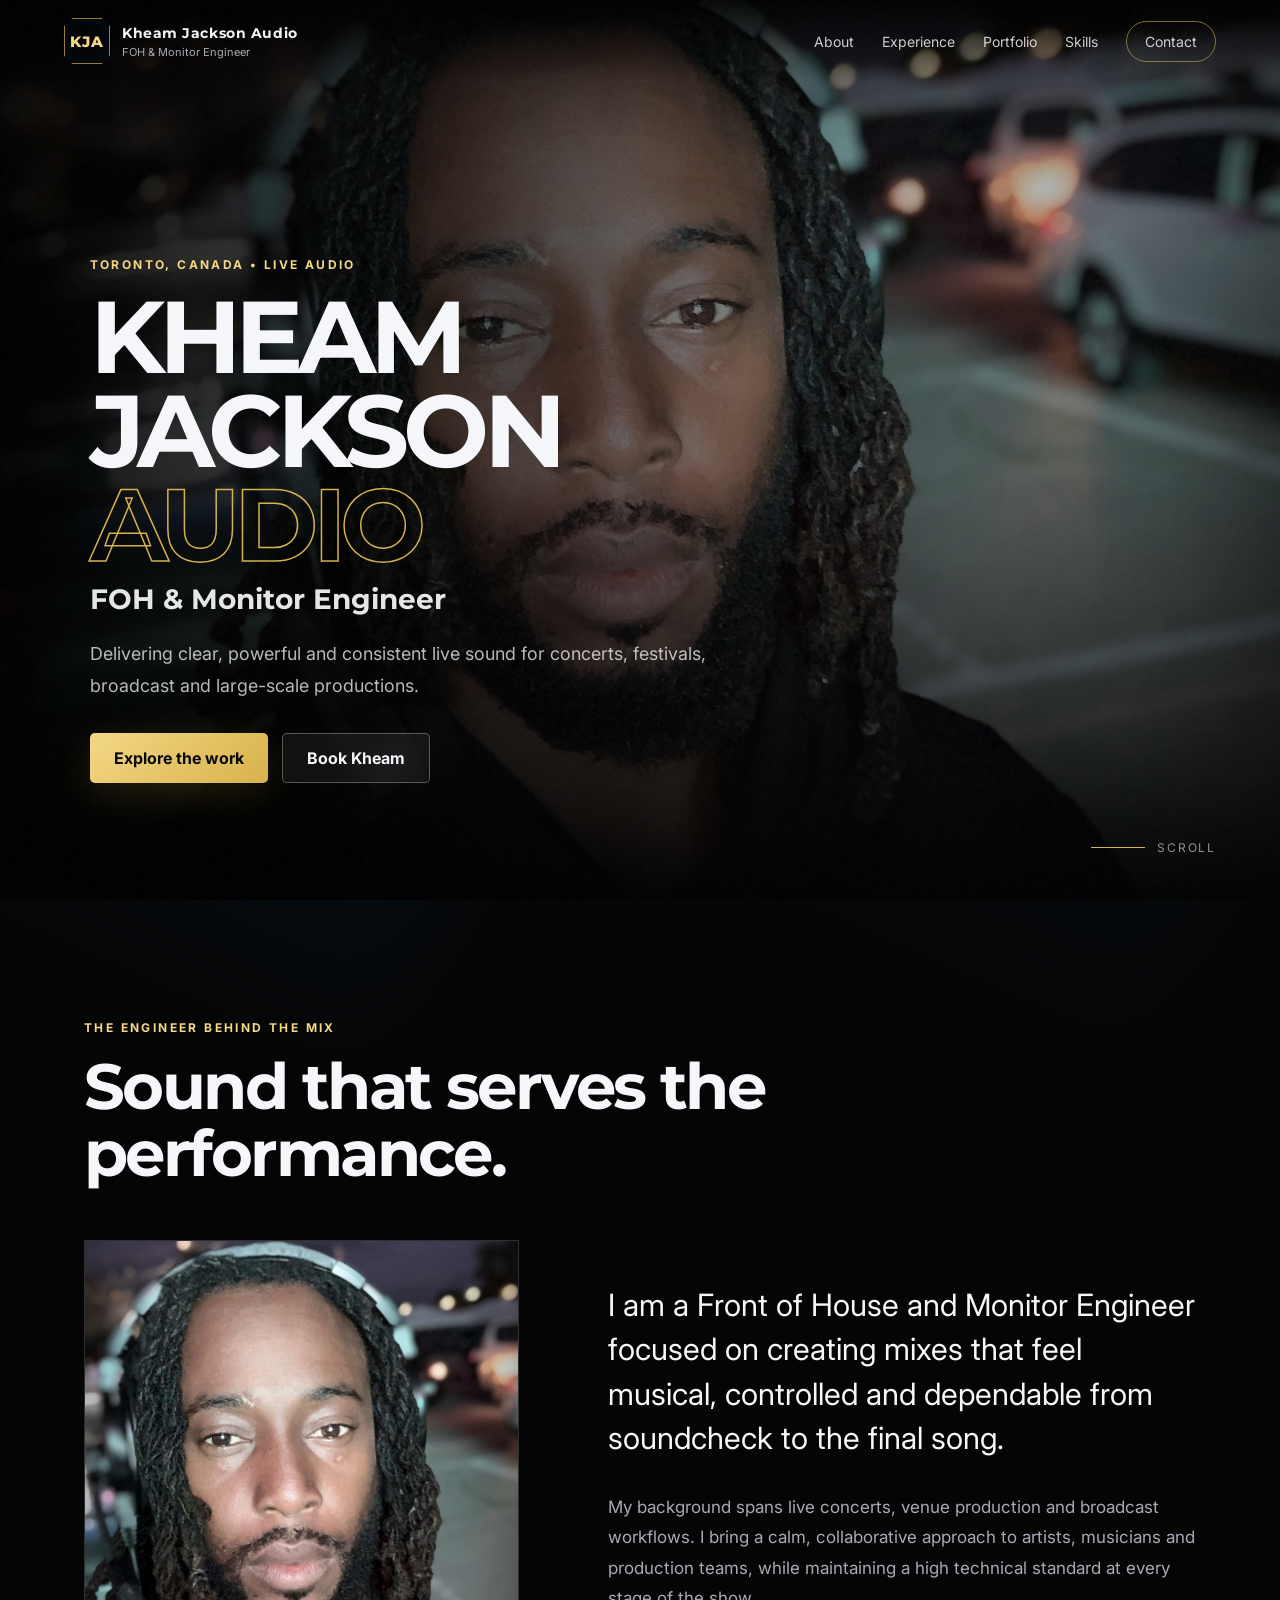
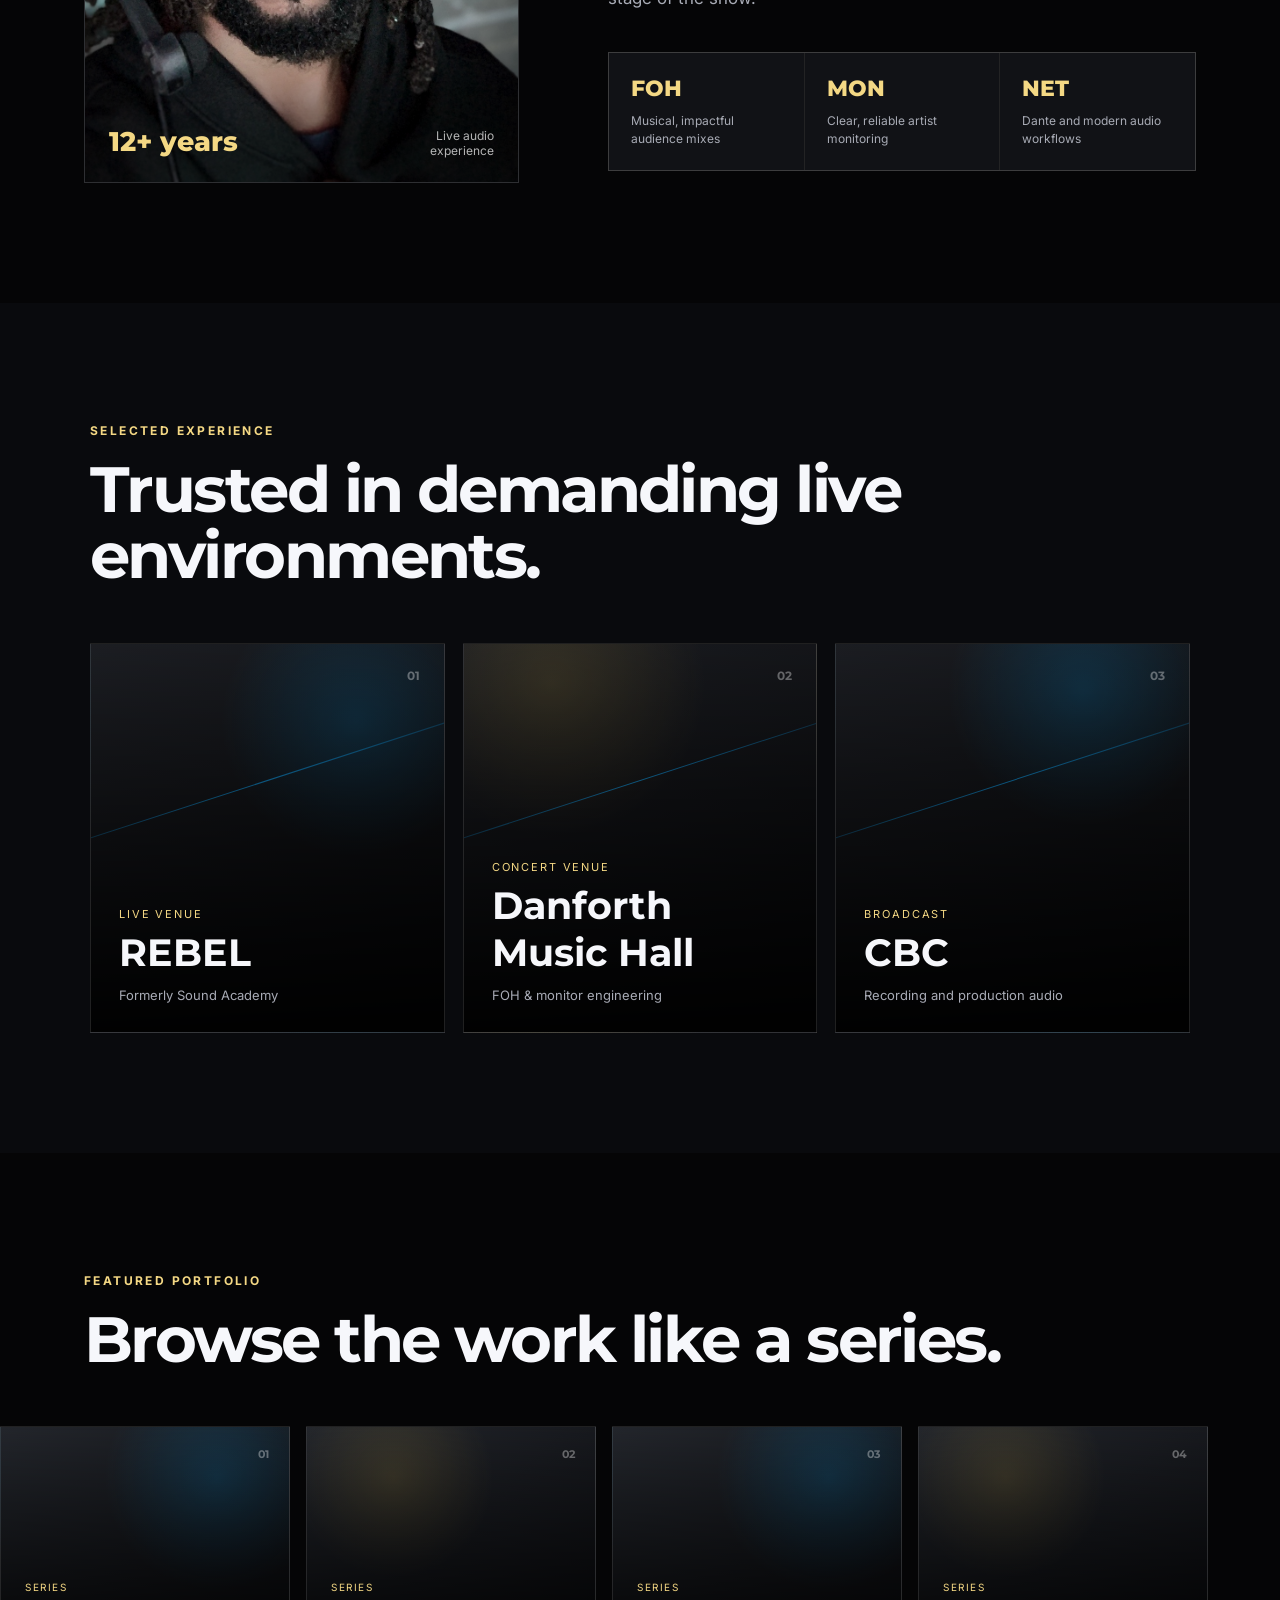
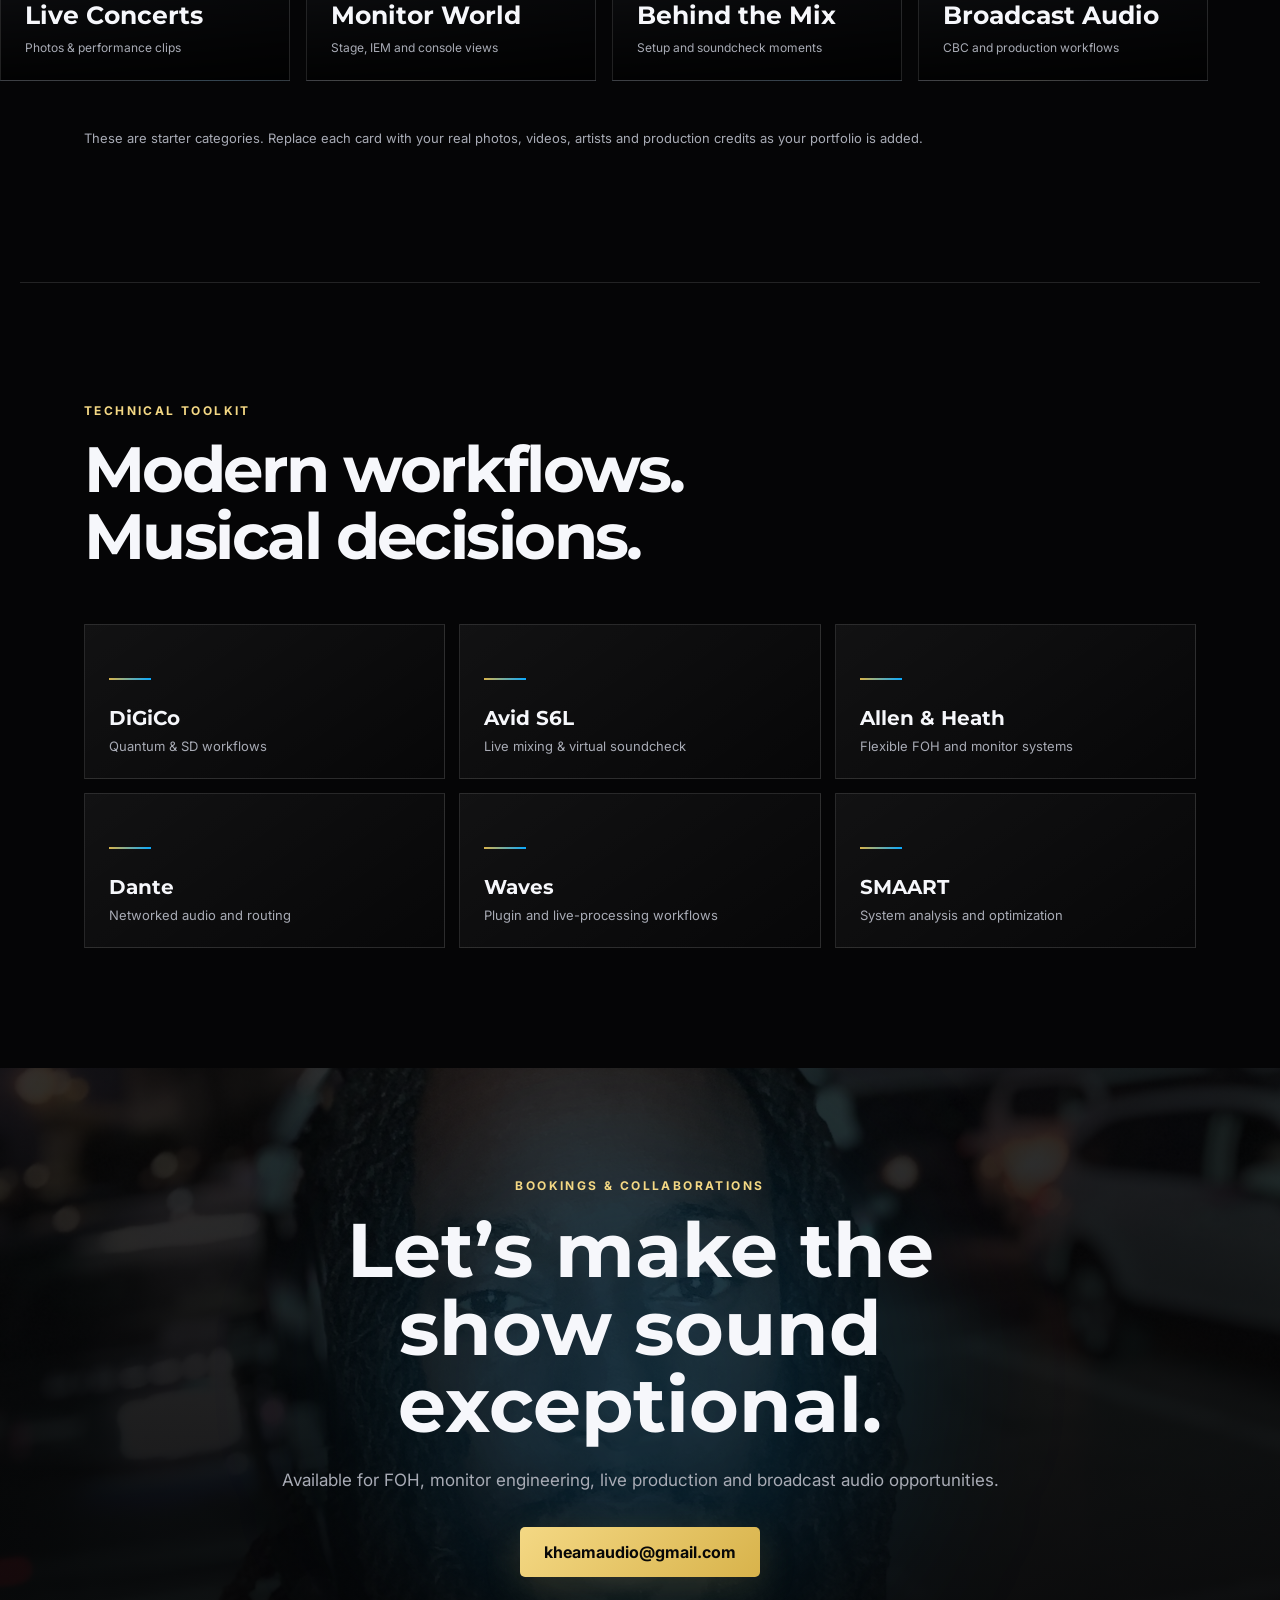
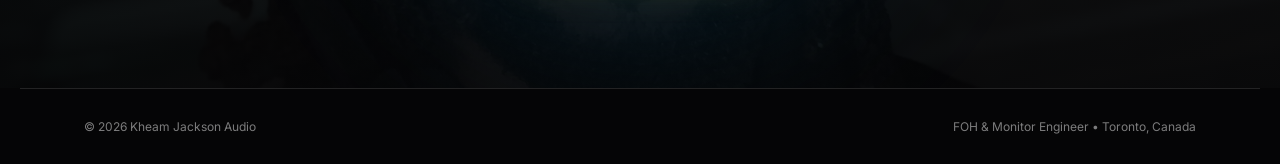
==== index.html @ a3f38399 "Add files via upload" ====
<!doctype html>
<html lang="en">
<head>
  <meta charset="utf-8" />
  <meta name="viewport" content="width=device-width, initial-scale=1" />
  <meta name="description" content="Kheam Jackson Audio — FOH & Monitor Engineer based in Toronto, Canada." />
  <title>Kheam Jackson Audio | FOH & Monitor Engineer</title>
  <link rel="preconnect" href="https://fonts.googleapis.com">
  <link rel="preconnect" href="https://fonts.gstatic.com" crossorigin>
  <link href="https://fonts.googleapis.com/css2?family=Inter:wght@400;500;600;700&family=Montserrat:wght@600;700;800&display=swap" rel="stylesheet">
  <link rel="stylesheet" href="styles.css" />
</head>
<body>
  <div class="noise"></div>
  <div class="light-streak streak-one"></div>
  <div class="light-streak streak-two"></div>

  <header class="site-header">
    <a class="brand" href="#home" aria-label="Kheam Jackson Audio home">
      <span class="brand-mark">KJA</span>
      <span class="brand-copy">
        <strong>Kheam Jackson Audio</strong>
        <small>FOH & Monitor Engineer</small>
      </span>
    </a>

    <button class="menu-button" aria-expanded="false" aria-controls="site-nav">Menu</button>

    <nav id="site-nav" class="site-nav">
      <a href="#about">About</a>
      <a href="#experience">Experience</a>
      <a href="#portfolio">Portfolio</a>
      <a href="#skills">Skills</a>
      <a class="nav-cta" href="#contact">Contact</a>
    </nav>
  </header>

  <main>
    <section id="home" class="hero">
      <div class="hero-image" role="img" aria-label="Kheam Jackson wearing a communications headset"></div>
      <div class="hero-overlay"></div>
      <div class="hero-vignette"></div>

      <div class="hero-content reveal">
        <p class="eyebrow">Toronto, Canada • Live Audio</p>
        <h1>Kheam Jackson <span>Audio</span></h1>
        <h2>FOH & Monitor Engineer</h2>
        <p class="hero-copy">
          Delivering clear, powerful and consistent live sound for concerts,
          festivals, broadcast and large-scale productions.
        </p>
        <div class="hero-actions">
          <a class="button button-primary" href="#portfolio">Explore the work</a>
          <a class="button button-secondary" href="mailto:kheamaudio@gmail.com">Book Kheam</a>
        </div>
      </div>

      <a class="scroll-cue" href="#about" aria-label="Scroll to about section">
        <span></span>
        Scroll
      </a>
    </section>

    <section id="about" class="section about-section">
      <div class="section-heading reveal">
        <p class="eyebrow">The engineer behind the mix</p>
        <h2>Sound that serves the performance.</h2>
      </div>

      <div class="about-grid">
        <div class="portrait-card reveal">
          <img src="assets/kheam-headshot.jpg" alt="Kheam Jackson wearing a headset" />
          <div class="portrait-tag">
            <strong>12+ years</strong>
            <span>Live audio experience</span>
          </div>
        </div>

        <div class="about-copy reveal">
          <p class="lead">
            I am a Front of House and Monitor Engineer focused on creating mixes
            that feel musical, controlled and dependable from soundcheck to the final song.
          </p>
          <p>
            My background spans live concerts, venue production and broadcast workflows.
            I bring a calm, collaborative approach to artists, musicians and production teams,
            while maintaining a high technical standard at every stage of the show.
          </p>
          <div class="stats">
            <div><strong>FOH</strong><span>Musical, impactful audience mixes</span></div>
            <div><strong>MON</strong><span>Clear, reliable artist monitoring</span></div>
            <div><strong>NET</strong><span>Dante and modern audio workflows</span></div>
          </div>
        </div>
      </div>
    </section>

    <section id="experience" class="section experience-section">
      <div class="section-heading reveal">
        <p class="eyebrow">Selected experience</p>
        <h2>Trusted in demanding live environments.</h2>
      </div>

      <div class="feature-row reveal">
        <article class="feature-card feature-rebel">
          <span class="card-number">01</span>
          <div>
            <p>Live Venue</p>
            <h3>REBEL</h3>
            <span>Formerly Sound Academy</span>
          </div>
        </article>

        <article class="feature-card feature-danforth">
          <span class="card-number">02</span>
          <div>
            <p>Concert Venue</p>
            <h3>Danforth Music Hall</h3>
            <span>FOH & monitor engineering</span>
          </div>
        </article>

        <article class="feature-card feature-cbc">
          <span class="card-number">03</span>
          <div>
            <p>Broadcast</p>
            <h3>CBC</h3>
            <span>Recording and production audio</span>
          </div>
        </article>
      </div>
    </section>

    <section id="portfolio" class="section portfolio-section">
      <div class="section-heading reveal">
        <p class="eyebrow">Featured portfolio</p>
        <h2>Browse the work like a series.</h2>
      </div>

      <div class="portfolio-row">
        <button class="portfolio-card reveal" data-title="Live Concerts" data-copy="Audience-facing mixes built for clarity, energy and impact.">
          <span class="portfolio-index">01</span>
          <div>
            <p>Series</p>
            <h3>Live Concerts</h3>
            <span>Photos & performance clips</span>
          </div>
        </button>

        <button class="portfolio-card reveal" data-title="Monitor World" data-copy="Artist-focused monitor workflows that prioritize confidence and consistency.">
          <span class="portfolio-index">02</span>
          <div>
            <p>Series</p>
            <h3>Monitor World</h3>
            <span>Stage, IEM and console views</span>
          </div>
        </button>

        <button class="portfolio-card reveal" data-title="Behind the Mix" data-copy="A closer look at preparation, programming, soundcheck and show execution.">
          <span class="portfolio-index">03</span>
          <div>
            <p>Series</p>
            <h3>Behind the Mix</h3>
            <span>Setup and soundcheck moments</span>
          </div>
        </button>

        <button class="portfolio-card reveal" data-title="Broadcast Audio" data-copy="Professional audio capture and routing for broadcast and recorded productions.">
          <span class="portfolio-index">04</span>
          <div>
            <p>Series</p>
            <h3>Broadcast Audio</h3>
            <span>CBC and production workflows</span>
          </div>
        </button>
      </div>

      <p class="edit-note reveal">
        These are starter categories. Replace each card with your real photos, videos,
        artists and production credits as your portfolio is added.
      </p>
    </section>

    <section id="skills" class="section skills-section">
      <div class="section-heading reveal">
        <p class="eyebrow">Technical toolkit</p>
        <h2>Modern workflows. Musical decisions.</h2>
      </div>

      <div class="skills-grid">
        <div class="skill-card reveal"><strong>DiGiCo</strong><span>Quantum & SD workflows</span></div>
        <div class="skill-card reveal"><strong>Avid S6L</strong><span>Live mixing & virtual soundcheck</span></div>
        <div class="skill-card reveal"><strong>Allen & Heath</strong><span>Flexible FOH and monitor systems</span></div>
        <div class="skill-card reveal"><strong>Dante</strong><span>Networked audio and routing</span></div>
        <div class="skill-card reveal"><strong>Waves</strong><span>Plugin and live-processing workflows</span></div>
        <div class="skill-card reveal"><strong>SMAART</strong><span>System analysis and optimization</span></div>
      </div>
    </section>

    <section id="contact" class="contact-section">
      <div class="contact-glow"></div>
      <div class="contact-content reveal">
        <p class="eyebrow">Bookings & collaborations</p>
        <h2>Let’s make the show sound exceptional.</h2>
        <p>
          Available for FOH, monitor engineering, live production and broadcast audio opportunities.
        </p>
        <a class="button button-primary" href="mailto:kheamaudio@gmail.com">kheamaudio@gmail.com</a>
      </div>
    </section>
  </main>

  <footer>
    <span>© <span id="year"></span> Kheam Jackson Audio</span>
    <span>FOH & Monitor Engineer • Toronto, Canada</span>
  </footer>

  <dialog class="portfolio-modal">
    <button class="modal-close" aria-label="Close portfolio detail">×</button>
    <p class="eyebrow">Portfolio preview</p>
    <h2></h2>
    <p class="modal-copy"></p>
    <p class="modal-help">Your real photos and videos will be placed here.</p>
  </dialog>

  <script src="script.js"></script>
</body>
</html>
---- styles.css ----
:root {
  --black: #050506;
  --charcoal: #111216;
  --charcoal-2: #181a20;
  --gold: #d8b34b;
  --gold-soft: #f4d884;
  --blue: #09a9ff;
  --white: #f6f7fb;
  --muted: #a8abb5;
  --line: rgba(255,255,255,.12);
  --max: 1240px;
}

* { box-sizing: border-box; }
html { scroll-behavior: smooth; }
body {
  margin: 0;
  color: var(--white);
  background: var(--black);
  font-family: Inter, Arial, sans-serif;
  overflow-x: hidden;
}

a { color: inherit; text-decoration: none; }
button { font: inherit; }
img { display: block; max-width: 100%; }

.noise {
  position: fixed;
  inset: 0;
  pointer-events: none;
  z-index: 30;
  opacity: .04;
  background-image: url("data:image/svg+xml,%3Csvg viewBox='0 0 180 180' xmlns='http://www.w3.org/2000/svg'%3E%3Cfilter id='n'%3E%3CfeTurbulence type='fractalNoise' baseFrequency='.9' numOctaves='3' stitchTiles='stitch'/%3E%3C/filter%3E%3Crect width='100%25' height='100%25' filter='url(%23n)' opacity='.5'/%3E%3C/svg%3E");
}

.light-streak {
  position: fixed;
  width: 40vw;
  height: 130vh;
  top: -15vh;
  z-index: -1;
  opacity: .13;
  filter: blur(45px);
  background: linear-gradient(180deg, transparent, var(--blue), transparent);
  transform: rotate(24deg);
  animation: drift 10s ease-in-out infinite alternate;
}
.streak-one { left: 8vw; }
.streak-two { right: -8vw; animation-delay: -4s; opacity: .08; }
@keyframes drift {
  to { transform: translateX(12vw) rotate(18deg); }
}

.site-header {
  position: fixed;
  inset: 0 0 auto;
  z-index: 20;
  height: 82px;
  display: flex;
  align-items: center;
  justify-content: space-between;
  padding: 0 clamp(22px, 5vw, 72px);
  background: linear-gradient(180deg, rgba(0,0,0,.88), rgba(0,0,0,0));
  transition: background .3s, backdrop-filter .3s;
}
.site-header.scrolled {
  background: rgba(5,5,6,.84);
  backdrop-filter: blur(18px);
  border-bottom: 1px solid var(--line);
}

.brand { display: flex; align-items: center; gap: 12px; }
.brand-mark {
  width: 46px; height: 46px;
  display: grid; place-items: center;
  border: 1px solid rgba(216,179,75,.7);
  color: var(--gold-soft);
  font: 800 15px Montserrat, sans-serif;
  letter-spacing: .08em;
  clip-path: polygon(18% 0, 82% 0, 100% 18%, 100% 82%, 82% 100%, 18% 100%, 0 82%, 0 18%);
  box-shadow: inset 0 0 20px rgba(9,169,255,.08);
}
.brand-copy { display: grid; }
.brand-copy strong { font: 700 14px Montserrat, sans-serif; letter-spacing: .04em; }
.brand-copy small { color: var(--muted); font-size: 11px; margin-top: 3px; }

.site-nav { display: flex; align-items: center; gap: 28px; font-size: 14px; }
.site-nav a { color: rgba(255,255,255,.8); transition: color .2s; }
.site-nav a:hover { color: var(--gold-soft); }
.nav-cta {
  padding: 11px 18px;
  border: 1px solid rgba(216,179,75,.58);
  border-radius: 999px;
}
.menu-button { display: none; }

.hero {
  position: relative;
  min-height: 100svh;
  display: flex;
  align-items: flex-end;
  padding: 150px clamp(22px, 7vw, 110px) 13vh;
  overflow: hidden;
}
.hero-image, .hero-overlay, .hero-vignette { position: absolute; inset: 0; }
.hero-image {
  background-image: url("assets/kheam-headshot.jpg");
  background-size: cover;
  background-position: center 35%;
  transform: scale(1.025);
}
.hero-overlay {
  background:
    linear-gradient(90deg, rgba(0,0,0,.9) 0%, rgba(0,0,0,.62) 42%, rgba(0,0,0,.16) 74%),
    linear-gradient(0deg, rgba(5,5,6,.97) 0%, rgba(5,5,6,.15) 48%);
}
.hero-vignette { box-shadow: inset 0 0 190px 30px rgba(0,0,0,.65); }

.hero-content { position: relative; z-index: 2; width: min(760px, 100%); }
.eyebrow {
  margin: 0 0 18px;
  color: var(--gold-soft);
  font-size: 12px;
  font-weight: 700;
  letter-spacing: .2em;
  text-transform: uppercase;
}
h1, h2, h3 { font-family: Montserrat, sans-serif; margin-top: 0; }
.hero h1 {
  margin-bottom: 10px;
  font-size: clamp(48px, 8vw, 104px);
  line-height: .92;
  letter-spacing: -.055em;
  text-transform: uppercase;
}
.hero h1 span {
  color: transparent;
  -webkit-text-stroke: 1.5px var(--gold);
}
.hero h2 {
  margin-bottom: 22px;
  font-size: clamp(20px, 2.2vw, 32px);
  color: rgba(255,255,255,.9);
}
.hero-copy {
  max-width: 630px;
  margin: 0 0 32px;
  color: rgba(255,255,255,.72);
  font-size: clamp(16px, 1.4vw, 20px);
  line-height: 1.75;
}
.hero-actions { display: flex; flex-wrap: wrap; gap: 14px; }
.button {
  display: inline-flex;
  min-height: 50px;
  align-items: center;
  justify-content: center;
  padding: 0 24px;
  border-radius: 5px;
  font-weight: 700;
  transition: transform .2s, box-shadow .2s, border-color .2s;
}
.button:hover { transform: translateY(-2px); }
.button-primary {
  color: #080808;
  background: linear-gradient(135deg, var(--gold-soft), var(--gold));
  box-shadow: 0 10px 38px rgba(216,179,75,.16);
}
.button-secondary {
  border: 1px solid rgba(255,255,255,.3);
  background: rgba(255,255,255,.06);
  backdrop-filter: blur(10px);
}
.button-secondary:hover { border-color: var(--blue); box-shadow: 0 0 30px rgba(9,169,255,.14); }

.scroll-cue {
  position: absolute;
  z-index: 2;
  right: clamp(22px, 5vw, 72px);
  bottom: 45px;
  display: flex;
  align-items: center;
  gap: 12px;
  color: rgba(255,255,255,.55);
  font-size: 12px;
  letter-spacing: .15em;
  text-transform: uppercase;
}
.scroll-cue span { display: block; width: 54px; height: 1px; background: var(--gold); }

.section { max-width: var(--max); margin: 0 auto; padding: 120px clamp(22px, 5vw, 70px); }
.section-heading { max-width: 780px; margin-bottom: 54px; }
.section-heading h2 {
  margin-bottom: 0;
  font-size: clamp(34px, 5vw, 65px);
  line-height: 1.04;
  letter-spacing: -.04em;
}

.about-grid { display: grid; grid-template-columns: .85fr 1.15fr; gap: clamp(34px, 7vw, 90px); align-items: center; }
.portrait-card { position: relative; overflow: hidden; border: 1px solid var(--line); background: var(--charcoal); }
.portrait-card img { width: 100%; aspect-ratio: 4/5; object-fit: cover; filter: saturate(.82) contrast(1.04); }
.portrait-card::after {
  content: "";
  position: absolute; inset: 0;
  box-shadow: inset 0 -100px 100px rgba(0,0,0,.6);
  pointer-events: none;
}
.portrait-tag {
  position: absolute;
  z-index: 2;
  left: 24px; right: 24px; bottom: 24px;
  display: flex; align-items: end; justify-content: space-between;
}
.portrait-tag strong { color: var(--gold-soft); font: 800 27px Montserrat, sans-serif; }
.portrait-tag span { max-width: 120px; text-align: right; color: rgba(255,255,255,.7); font-size: 12px; }
.about-copy .lead { color: var(--white); font-size: clamp(22px, 2.4vw, 34px); line-height: 1.45; }
.about-copy > p:not(.lead) { color: var(--muted); line-height: 1.8; font-size: 17px; }
.stats { display: grid; grid-template-columns: repeat(3, 1fr); gap: 1px; margin-top: 38px; background: var(--line); border: 1px solid var(--line); }
.stats div { display: grid; gap: 10px; padding: 22px; background: var(--charcoal); }
.stats strong { color: var(--gold-soft); font: 800 22px Montserrat, sans-serif; }
.stats span { color: var(--muted); font-size: 12px; line-height: 1.5; }

.experience-section { max-width: 100%; background: #090a0d; }
.experience-section > * { max-width: calc(var(--max) - 140px); margin-left: auto; margin-right: auto; }
.feature-row { display: grid; grid-template-columns: repeat(3, 1fr); gap: 18px; }
.feature-card {
  position: relative;
  min-height: 390px;
  display: flex;
  align-items: flex-end;
  padding: 28px;
  overflow: hidden;
  border: 1px solid var(--line);
  background:
    linear-gradient(0deg, rgba(0,0,0,.95), rgba(0,0,0,.18)),
    radial-gradient(circle at 75% 20%, rgba(9,169,255,.22), transparent 33%),
    linear-gradient(145deg, #22242a, #0b0c0f);
  transition: transform .28s, border-color .28s;
}
.feature-card:hover { transform: translateY(-8px) scale(1.01); border-color: rgba(216,179,75,.55); }
.feature-card::before {
  content: "";
  position: absolute; width: 180%; height: 1px; top: 35%; left: -40%;
  background: linear-gradient(90deg, transparent, var(--blue), transparent);
  transform: rotate(-18deg);
  opacity: .45;
}
.feature-danforth { background: linear-gradient(0deg, rgba(0,0,0,.95), rgba(0,0,0,.2)), radial-gradient(circle at 25% 10%, rgba(216,179,75,.2), transparent 35%), linear-gradient(145deg, #22242a, #0b0c0f); }
.feature-cbc { background: linear-gradient(0deg, rgba(0,0,0,.95), rgba(0,0,0,.2)), radial-gradient(circle at 70% 12%, rgba(9,169,255,.24), transparent 32%), linear-gradient(145deg, #22242a, #0b0c0f); }
.card-number { position: absolute; top: 24px; right: 24px; color: rgba(255,255,255,.35); font: 700 12px Montserrat, sans-serif; }
.feature-card p { margin: 0 0 8px; color: var(--gold-soft); font-size: 11px; letter-spacing: .17em; text-transform: uppercase; }
.feature-card h3 { margin: 0 0 8px; font-size: clamp(25px, 3vw, 39px); }
.feature-card div > span { color: var(--muted); font-size: 13px; }

.portfolio-section { max-width: 100%; padding-left: 0; padding-right: 0; }
.portfolio-section .section-heading,
.portfolio-section .edit-note { max-width: var(--max); margin-left: auto; margin-right: auto; padding-left: clamp(22px, 5vw, 70px); padding-right: clamp(22px, 5vw, 70px); }
.portfolio-row {
  display: grid;
  grid-auto-flow: column;
  grid-auto-columns: minmax(290px, 32vw);
  gap: 16px;
  overflow-x: auto;
  padding: 0 max(22px, calc((100vw - var(--max))/2 + 70px)) 24px;
  scroll-snap-type: x mandatory;
  scrollbar-width: thin;
}
.portfolio-card {
  position: relative;
  min-height: 255px;
  padding: 24px;
  color: var(--white);
  text-align: left;
  border: 1px solid var(--line);
  background:
    linear-gradient(0deg, rgba(0,0,0,.92), rgba(0,0,0,.04)),
    radial-gradient(circle at 75% 20%, rgba(9,169,255,.2), transparent 38%),
    linear-gradient(135deg, #24272d, #0e0f13);
  cursor: pointer;
  scroll-snap-align: start;
  transition: transform .25s, border-color .25s;
}
.portfolio-card:nth-child(even) {
  background:
    linear-gradient(0deg, rgba(0,0,0,.92), rgba(0,0,0,.04)),
    radial-gradient(circle at 30% 20%, rgba(216,179,75,.18), transparent 35%),
    linear-gradient(135deg, #24272d, #0e0f13);
}
.portfolio-card:hover { transform: scale(1.035); z-index: 2; border-color: var(--gold); }
.portfolio-card div { position: absolute; left: 24px; right: 24px; bottom: 24px; }
.portfolio-card p { margin: 0 0 7px; color: var(--gold-soft); font-size: 10px; letter-spacing: .15em; text-transform: uppercase; }
.portfolio-card h3 { margin: 0 0 6px; font-size: 25px; }
.portfolio-card div span { color: var(--muted); font-size: 12px; }
.portfolio-index { position: absolute; top: 20px; right: 20px; font: 700 11px Montserrat, sans-serif; color: rgba(255,255,255,.35); }
.edit-note { margin-top: 22px; color: var(--muted); font-size: 13px; line-height: 1.7; }

.skills-section { border-top: 1px solid var(--line); }
.skills-grid { display: grid; grid-template-columns: repeat(3, 1fr); gap: 14px; }
.skill-card {
  min-height: 155px;
  display: grid;
  align-content: end;
  gap: 8px;
  padding: 24px;
  border: 1px solid var(--line);
  background: linear-gradient(145deg, rgba(255,255,255,.055), rgba(255,255,255,.012));
}
.skill-card::before { content: ""; width: 42px; height: 2px; margin-bottom: 18px; background: linear-gradient(90deg, var(--gold), var(--blue)); }
.skill-card strong { font: 700 20px Montserrat, sans-serif; }
.skill-card span { color: var(--muted); font-size: 13px; }

.contact-section {
  position: relative;
  min-height: 620px;
  display: grid;
  place-items: center;
  padding: 100px 24px;
  overflow: hidden;
  text-align: center;
  background:
    linear-gradient(rgba(5,5,6,.82), rgba(5,5,6,.96)),
    url("assets/kheam-headshot.jpg") center 35%/cover;
}
.contact-glow {
  position: absolute;
  width: 460px; height: 460px;
  border-radius: 50%;
  background: rgba(9,169,255,.17);
  filter: blur(100px);
}
.contact-content { position: relative; max-width: 820px; }
.contact-content h2 { margin-bottom: 22px; font-size: clamp(38px, 6vw, 76px); line-height: 1.02; }
.contact-content > p:not(.eyebrow) { color: var(--muted); font-size: 17px; line-height: 1.7; margin-bottom: 32px; }

footer {
  max-width: var(--max);
  margin: 0 auto;
  padding: 30px clamp(22px, 5vw, 70px);
  display: flex;
  justify-content: space-between;
  gap: 20px;
  color: rgba(255,255,255,.48);
  font-size: 12px;
  border-top: 1px solid var(--line);
}

.portfolio-modal {
  width: min(620px, calc(100% - 32px));
  padding: 48px;
  color: var(--white);
  border: 1px solid rgba(216,179,75,.45);
  border-radius: 8px;
  background: rgba(12,13,17,.96);
  box-shadow: 0 30px 90px rgba(0,0,0,.75);
}
.portfolio-modal::backdrop { background: rgba(0,0,0,.82); backdrop-filter: blur(8px); }
.portfolio-modal h2 { font-size: clamp(32px, 6vw, 54px); margin-bottom: 18px; }
.modal-copy { color: var(--muted); line-height: 1.7; }
.modal-help { margin-top: 28px; padding-top: 18px; border-top: 1px solid var(--line); color: var(--gold-soft); font-size: 12px; }
.modal-close { position: absolute; top: 14px; right: 18px; color: var(--white); border: 0; background: transparent; font-size: 30px; cursor: pointer; }

.reveal { opacity: 0; transform: translateY(24px); transition: opacity .8s ease, transform .8s ease; }
.reveal.visible { opacity: 1; transform: translateY(0); }

@media (max-width: 900px) {
  .site-nav {
    position: fixed; inset: 82px 16px auto;
    display: none; flex-direction: column; align-items: stretch;
    padding: 22px;
    border: 1px solid var(--line);
    background: rgba(8,8,10,.96);
    backdrop-filter: blur(18px);
  }
  .site-nav.open { display: flex; }
  .site-nav a { padding: 10px; }
  .menu-button {
    display: block;
    color: var(--white);
    border: 1px solid var(--line);
    border-radius: 999px;
    padding: 9px 15px;
    background: rgba(255,255,255,.06);
  }
  .hero { align-items: flex-end; padding-bottom: 110px; }
  .hero-image { background-position: 58% center; }
  .hero-overlay {
    background:
      linear-gradient(90deg, rgba(0,0,0,.78), rgba(0,0,0,.18)),
      linear-gradient(0deg, rgba(5,5,6,.98) 5%, rgba(5,5,6,.38) 62%);
  }
  .about-grid { grid-template-columns: 1fr; }
  .portrait-card { max-width: 560px; }
  .feature-row { grid-template-columns: 1fr; }
  .feature-card { min-height: 280px; }
  .skills-grid { grid-template-columns: repeat(2, 1fr); }
}

@media (max-width: 620px) {
  .brand-copy { display: none; }
  .hero h1 { font-size: 50px; }
  .hero-copy { font-size: 15px; }
  .scroll-cue { display: none; }
  .section { padding-top: 90px; padding-bottom: 90px; }
  .stats { grid-template-columns: 1fr; }
  .portfolio-row { grid-auto-columns: 82vw; }
  .skills-grid { grid-template-columns: 1fr; }
  footer { flex-direction: column; }
}
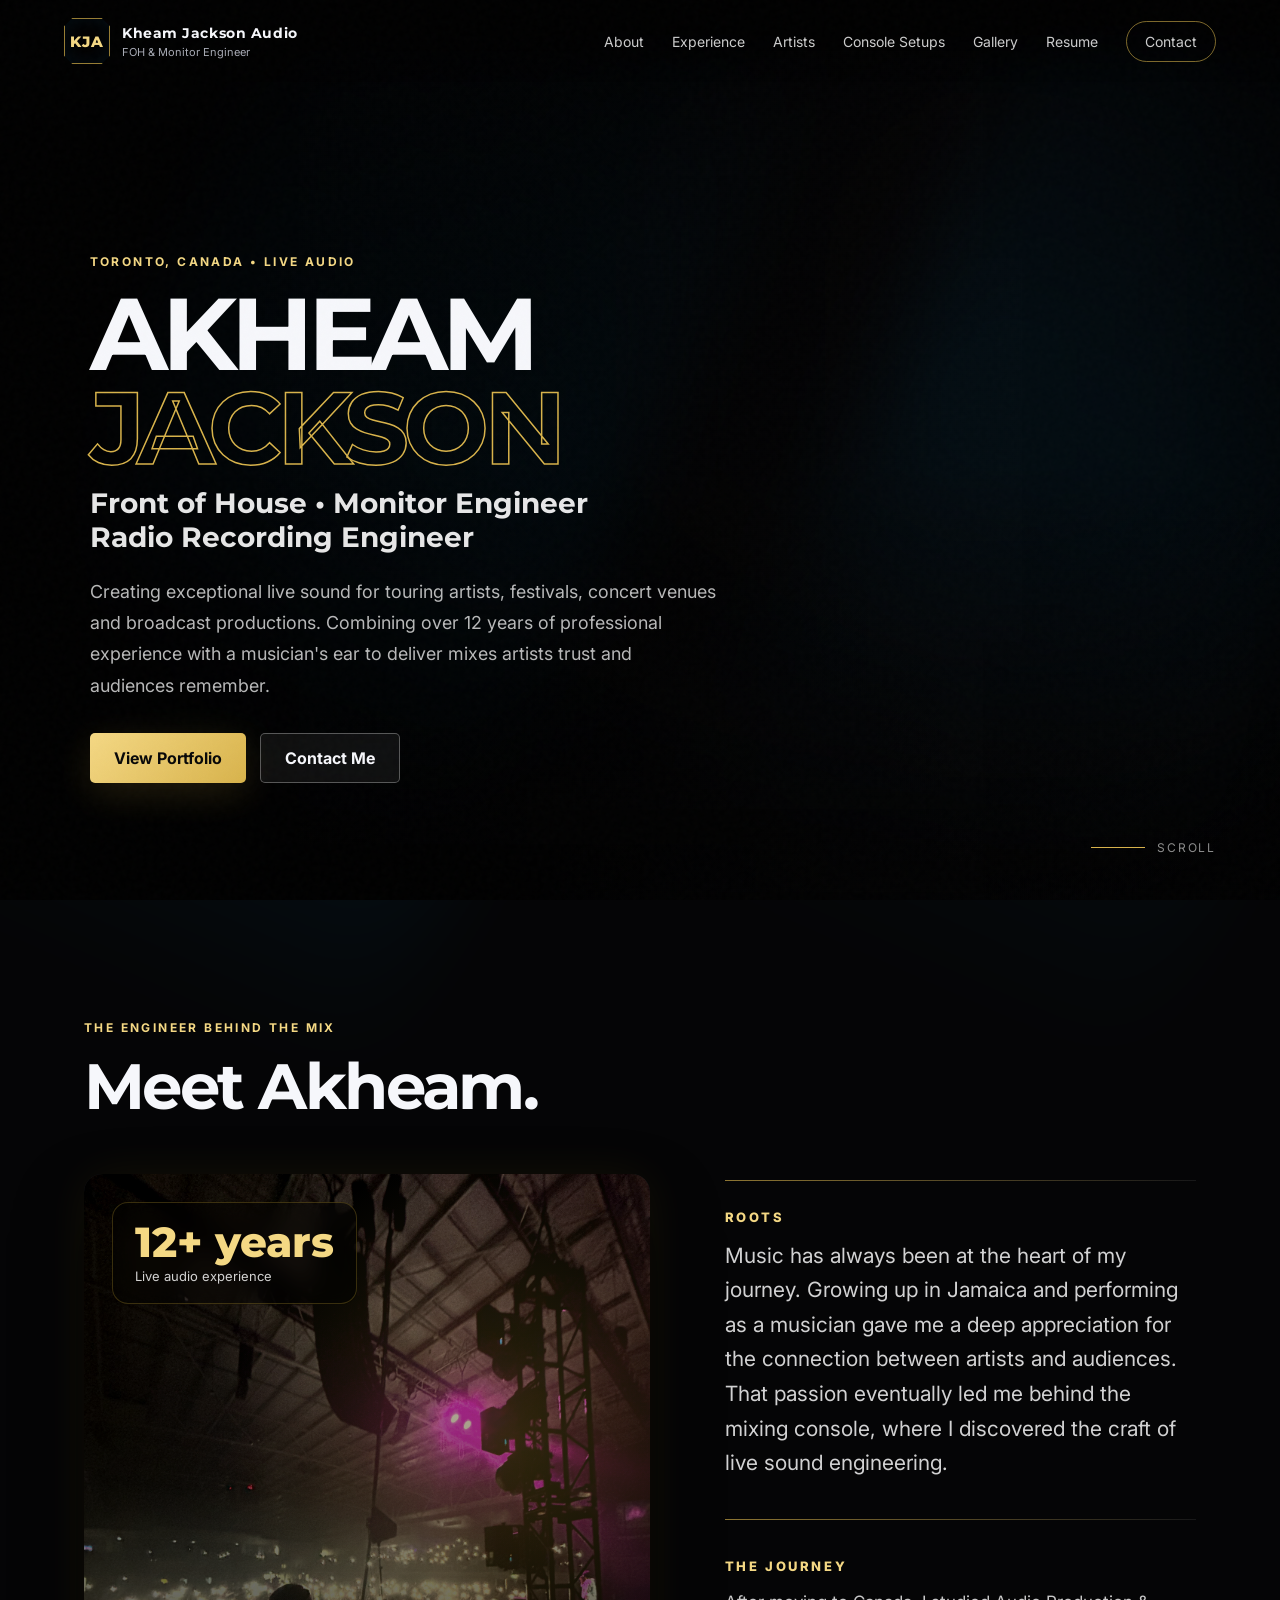
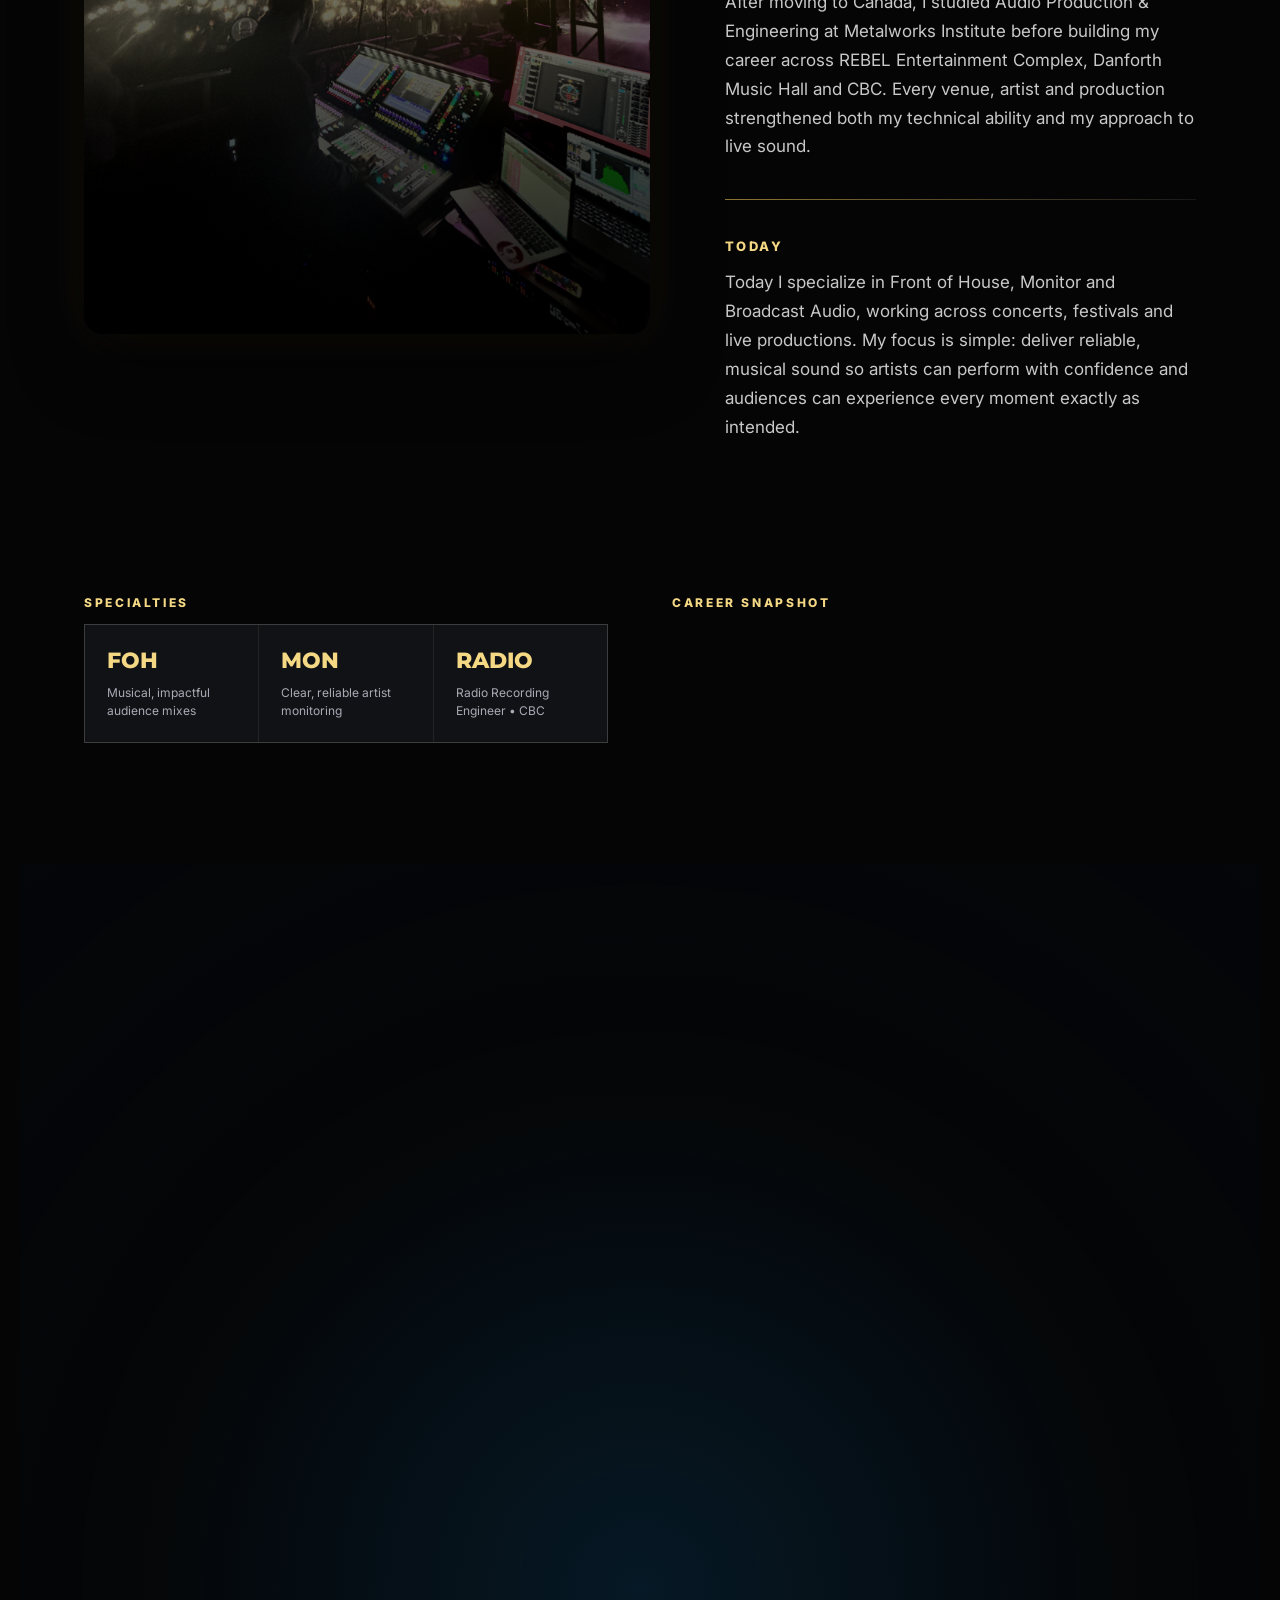
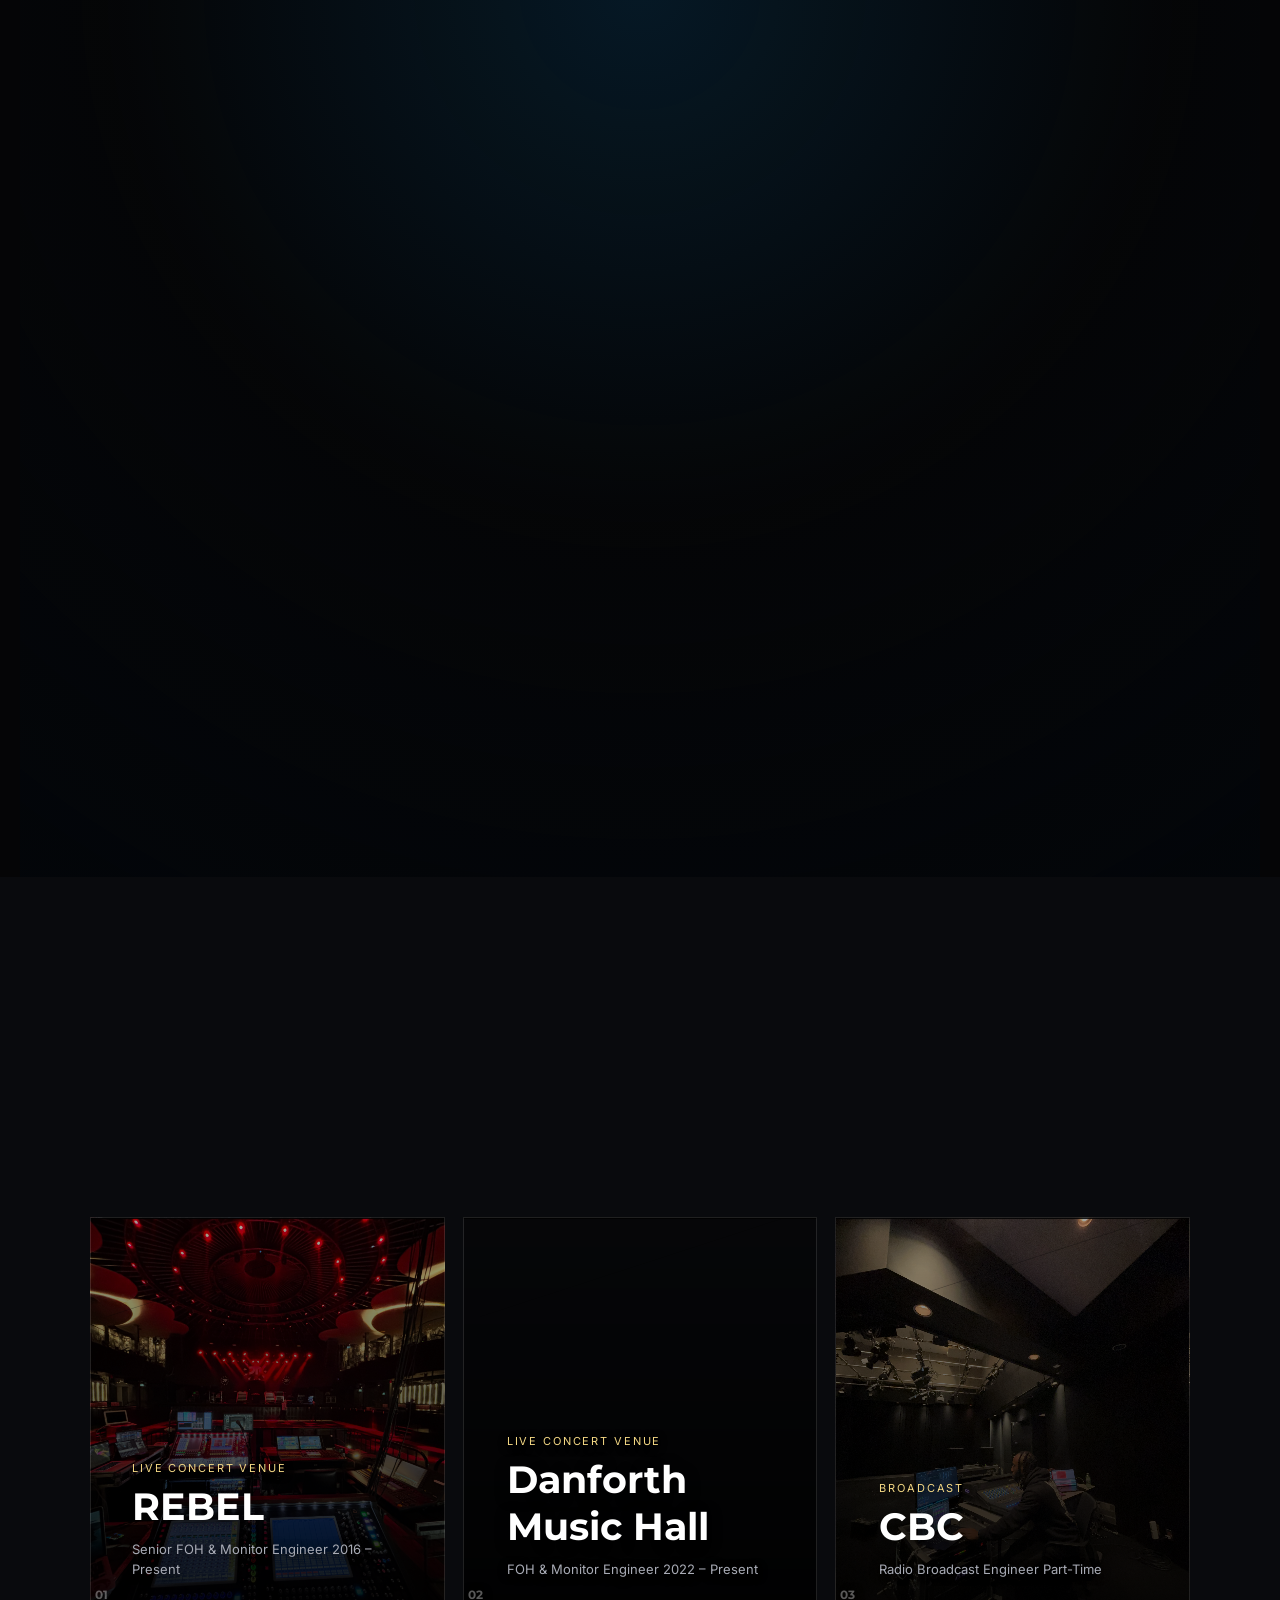
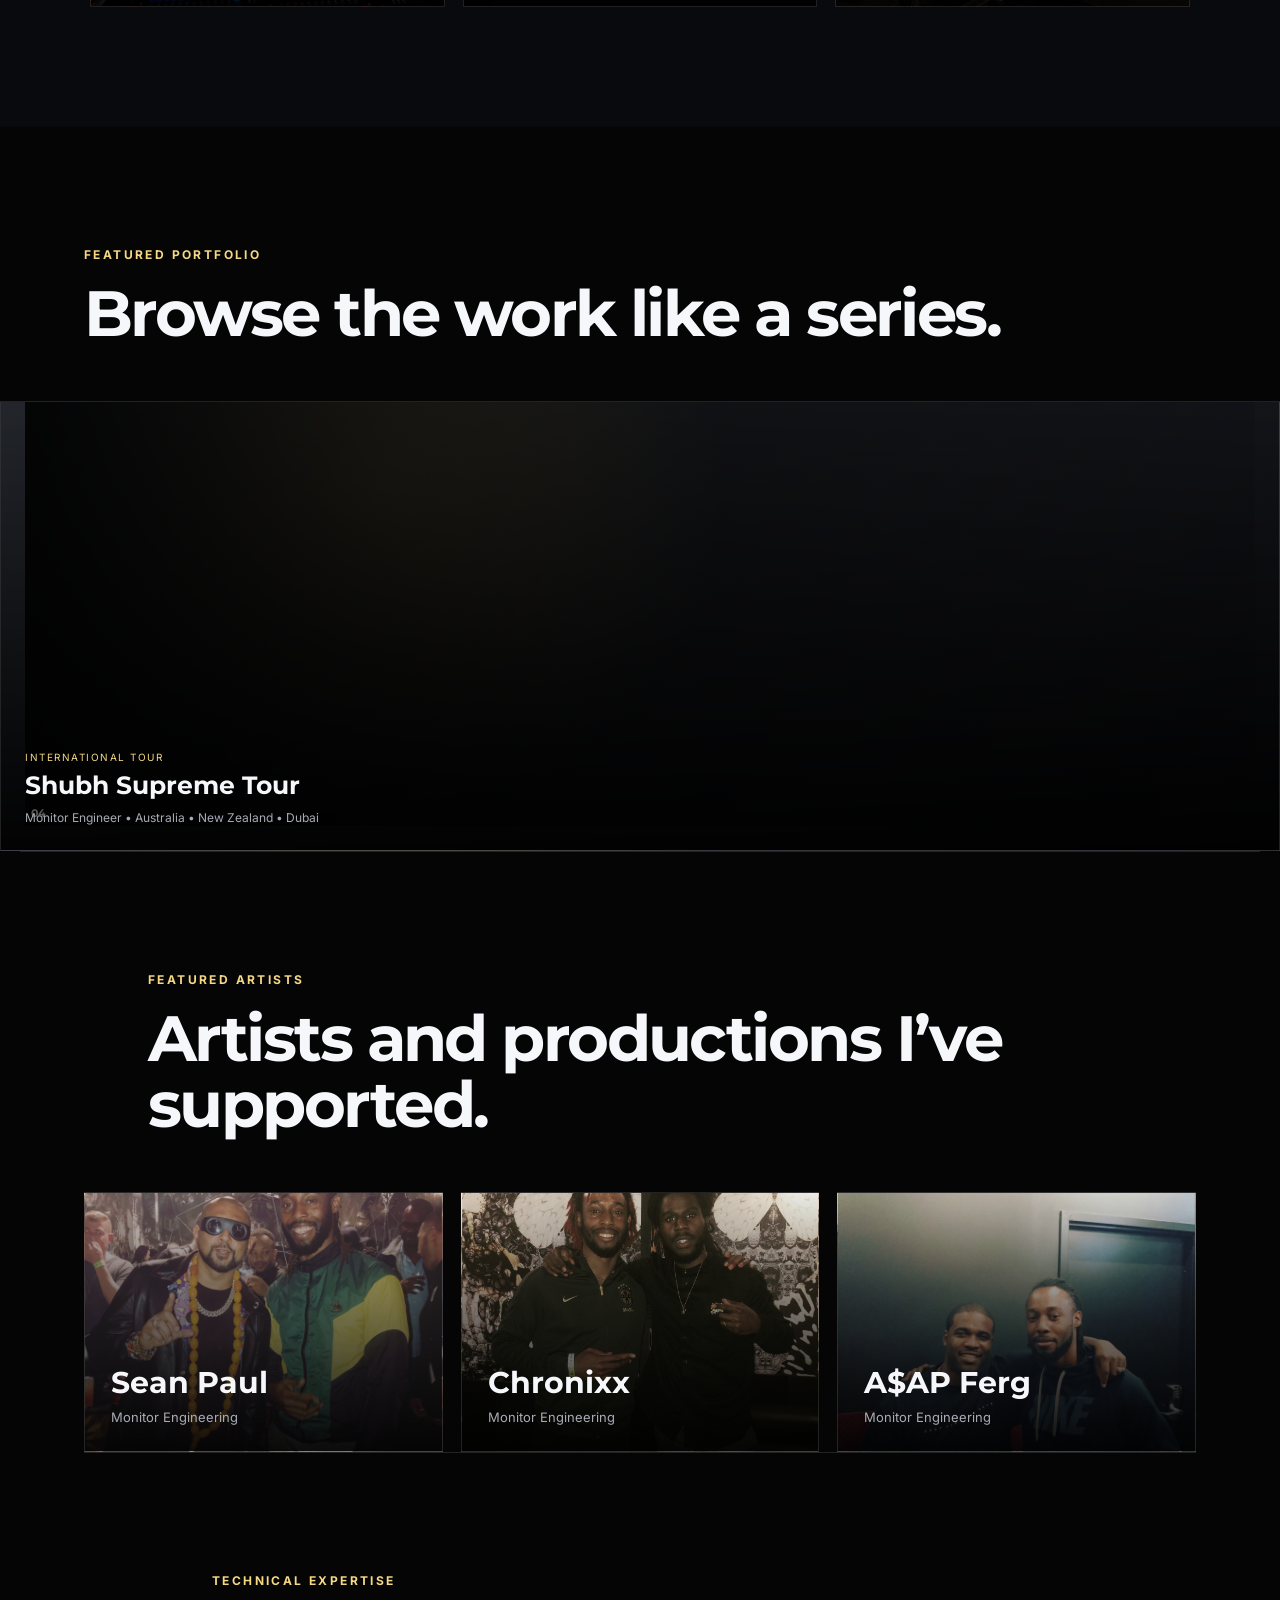
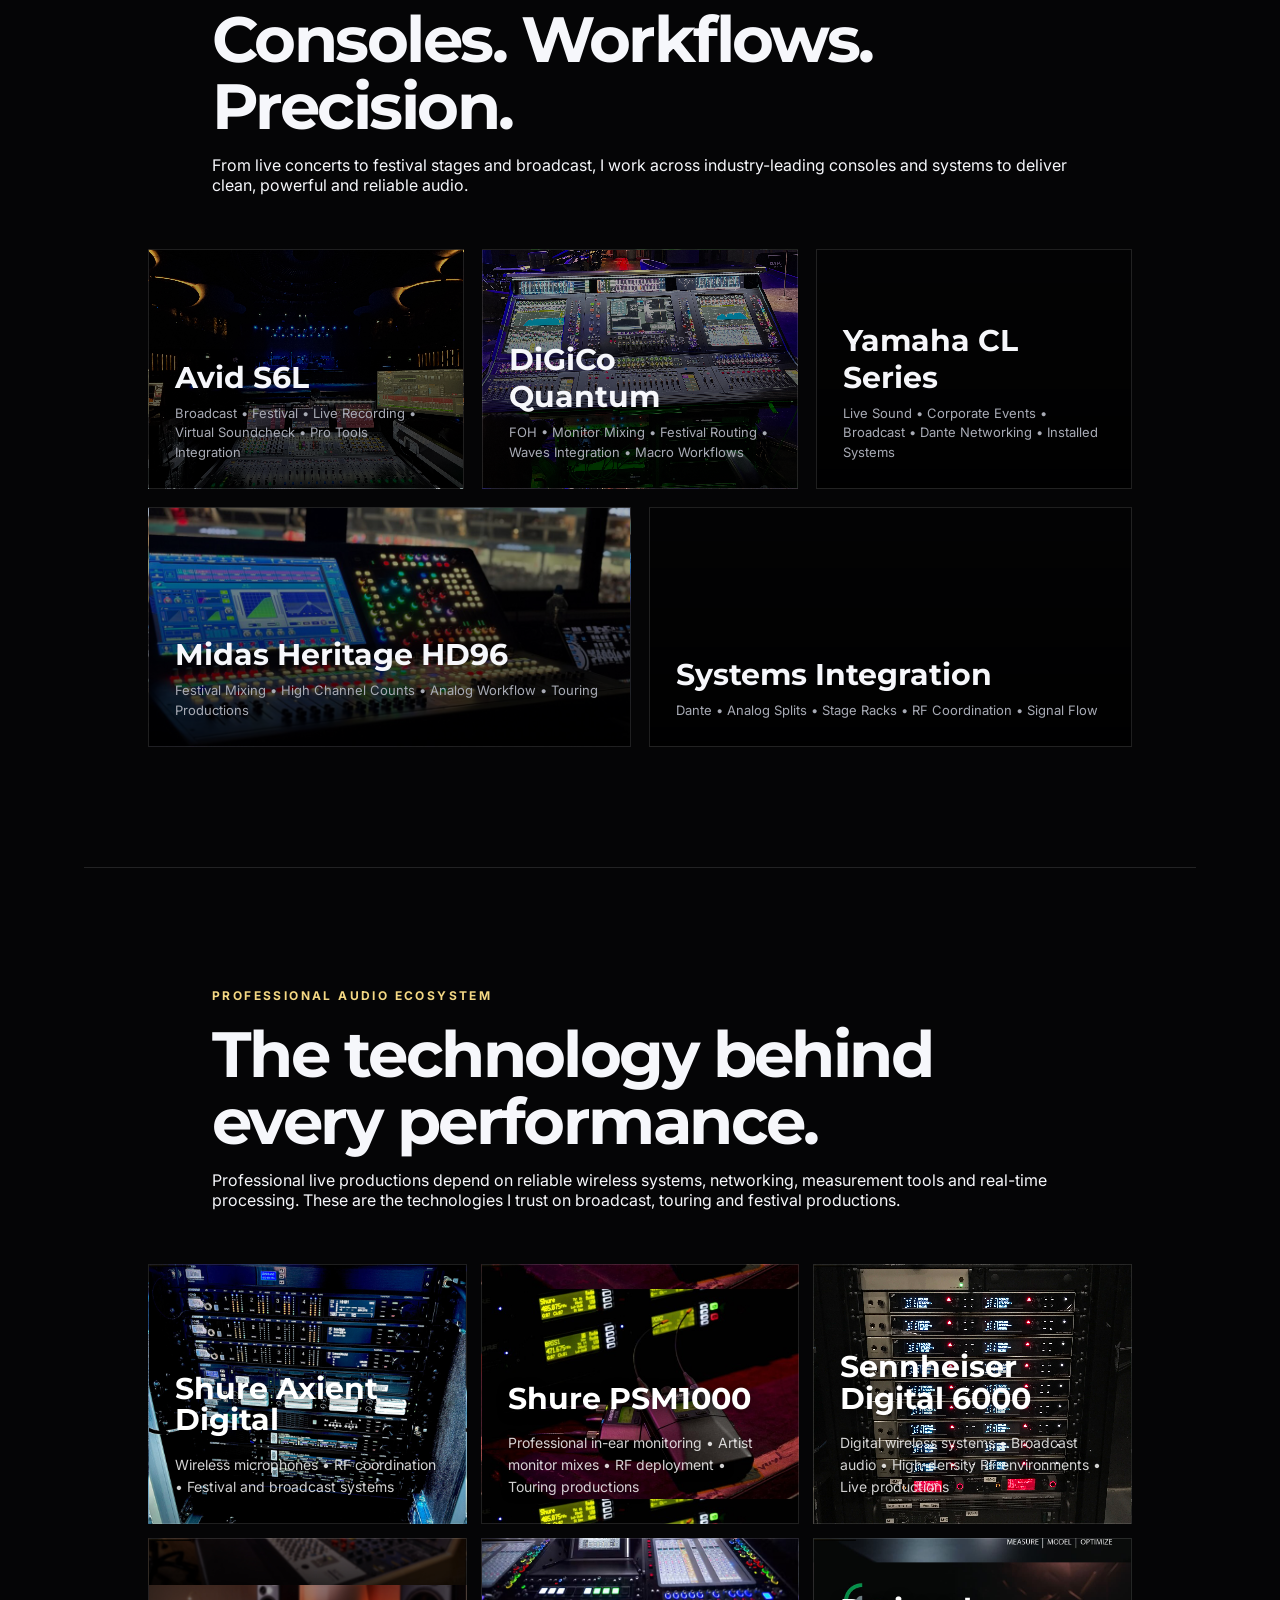
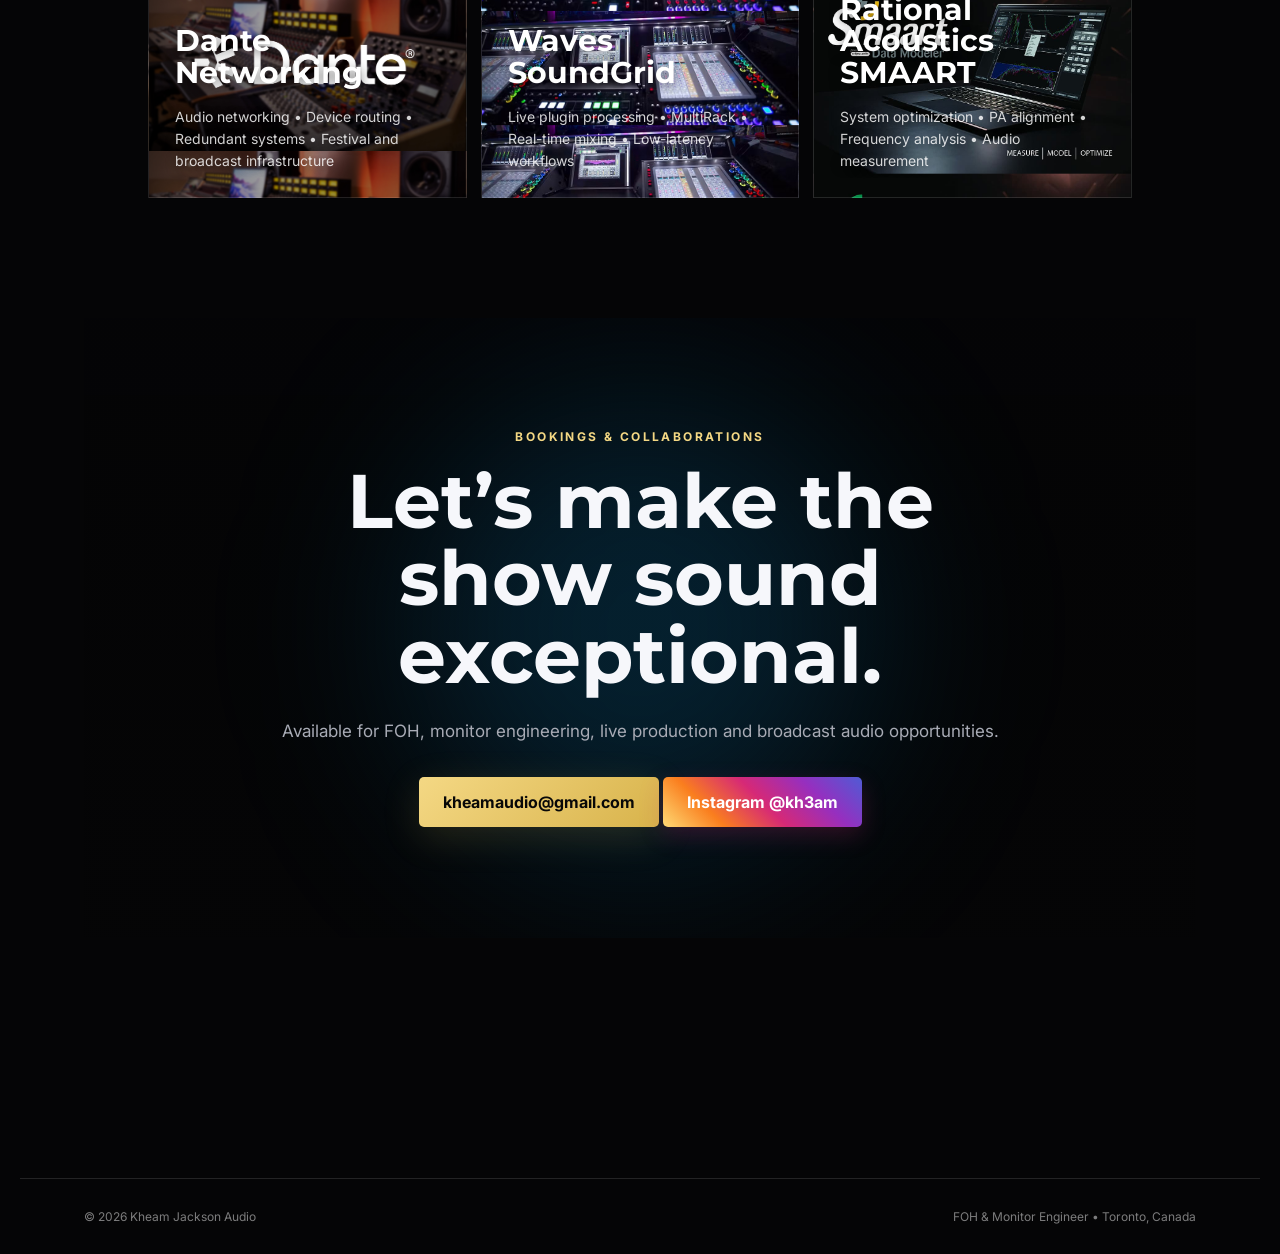
==== commit 271fd5df: "Final portfolio website update Updated homepage, experience pages, gallery, resume, media, mobile st" ====
--- a/index.html
+++ b/index.html
@@ -28,31 +28,45 @@
 
     <nav id="site-nav" class="site-nav">
       <a href="#about">About</a>
-      <a href="#experience">Experience</a>
-      <a href="#portfolio">Portfolio</a>
-      <a href="#skills">Skills</a>
-      <a class="nav-cta" href="#contact">Contact</a>
+<a href="#experience">Experience</a>
+<a href="#artists">Artists</a>
+<a href="#console">Console Setups</a>
+<a href="gallery.html" onclick="event.stopPropagation(); window.location.href='gallery.html'; return false;">Gallery</a>
+<a href="resume.html">Resume</a>
+<a class="nav-cta" href="#contact">Contact</a>
     </nav>
   </header>
 
   <main>
     <section id="home" class="hero">
-      <div class="hero-image" role="img" aria-label="Kheam Jackson wearing a communications headset"></div>
+      <video class="hero-video" autoplay muted loop playsinline>
+  <source src="./assets/hero.mp4" type="video/mp4">
+</video>
+
       <div class="hero-overlay"></div>
       <div class="hero-vignette"></div>
 
       <div class="hero-content reveal">
         <p class="eyebrow">Toronto, Canada • Live Audio</p>
-        <h1>Kheam Jackson <span>Audio</span></h1>
-        <h2>FOH & Monitor Engineer</h2>
-        <p class="hero-copy">
-          Delivering clear, powerful and consistent live sound for concerts,
-          festivals, broadcast and large-scale productions.
-        </p>
-        <div class="hero-actions">
-          <a class="button button-primary" href="#portfolio">Explore the work</a>
-          <a class="button button-secondary" href="mailto:kheamaudio@gmail.com">Book Kheam</a>
-        </div>
+
+<h1>AKHEAM<br><span>JACKSON</span></h1>
+
+<h2>
+    Front of House • Monitor Engineer<br>
+    Radio Recording Engineer
+</h2>
+
+<p class="hero-copy">
+    Creating exceptional live sound for touring artists, festivals,
+    concert venues and broadcast productions. Combining over 12 years
+    of professional experience with a musician's ear to deliver mixes
+    artists trust and audiences remember.
+</p>
+
+<div class="hero-actions">
+  <a class="button button-primary" href="#portfolio">View Portfolio</a>
+  <a class="button button-secondary" href="#contact">Contact Me</a>
+</div>
       </div>
 
       <a class="scroll-cue" href="#about" aria-label="Scroll to about section">
@@ -64,12 +78,12 @@
     <section id="about" class="section about-section">
       <div class="section-heading reveal">
         <p class="eyebrow">The engineer behind the mix</p>
-        <h2>Sound that serves the performance.</h2>
+        <h2>Meet Akheam.</h2>
       </div>
 
       <div class="about-grid">
         <div class="portrait-card reveal">
-          <img src="assets/kheam-headshot.jpg" alt="Kheam Jackson wearing a headset" />
+          <img src="assets/akheam-console.png" alt="Akheam Jackson">
           <div class="portrait-tag">
             <strong>12+ years</strong>
             <span>Live audio experience</span>
@@ -77,22 +91,457 @@
         </div>
 
         <div class="about-copy reveal">
-          <p class="lead">
-            I am a Front of House and Monitor Engineer focused on creating mixes
-            that feel musical, controlled and dependable from soundcheck to the final song.
-          </p>
-          <p>
-            My background spans live concerts, venue production and broadcast workflows.
-            I bring a calm, collaborative approach to artists, musicians and production teams,
-            while maintaining a high technical standard at every stage of the show.
-          </p>
-          <div class="stats">
-            <div><strong>FOH</strong><span>Musical, impactful audience mixes</span></div>
-            <div><strong>MON</strong><span>Clear, reliable artist monitoring</span></div>
-            <div><strong>NET</strong><span>Dante and modern audio workflows</span></div>
-          </div>
-        </div>
-      </div>
+
+<div class="about-block">
+    <p class="about-label">ROOTS</p>
+
+    <p class="lead">
+        Music has always been at the heart of my journey. Growing up in Jamaica and performing as a musician gave me a deep appreciation for the connection between artists and audiences. That passion eventually led me behind the mixing console, where I discovered the craft of live sound engineering.
+    </p>
+</div>
+
+<div class="about-divider"></div>
+
+<div class="about-block">
+    <p class="about-label">THE JOURNEY</p>
+
+    <p>
+        After moving to Canada, I studied Audio Production &amp; Engineering at Metalworks Institute before building my career across REBEL Entertainment Complex, Danforth Music Hall and CBC. Every venue, artist and production strengthened both my technical ability and my approach to live sound.
+    </p>
+</div>
+
+<div class="about-divider"></div>
+
+<div class="about-block">
+    <p class="about-label">TODAY</p>
+
+    <p>
+        <p>
+    Today I specialize in Front of House, Monitor and Broadcast Audio, working across concerts, festivals and live productions. My focus is simple: deliver reliable, musical sound so artists can perform with confidence and audiences can experience every moment exactly as intended.
+</p>
+    </p>
+</div>
+</div>
+<div class="about-bottom-grid">
+
+    <div class="about-bottom-group">
+        <p class="about-mini-heading">SPECIALTIES</p>
+
+        <div class="stats">
+            <div>
+                <strong>FOH</strong>
+                <span>Musical, impactful audience mixes</span>
+            </div>
+
+            <div>
+                <strong>MON</strong>
+                <span>Clear, reliable artist monitoring</span>
+            </div>
+
+            <div>
+                <strong>RADIO</strong>
+                <span>Radio Recording Engineer • CBC</span>
+            </div>
+        </div>
+    </div>
+
+    <div class="about-bottom-group">
+        <p class="about-mini-heading">CAREER SNAPSHOT</p>
+
+        <div class="career-stats reveal">
+            <div class="career-stat">
+                <strong>12+</strong>
+                <span>Years</span>
+            </div>
+
+            <div class="career-stat">
+                <strong>2000+</strong>
+                <span>Productions</span>
+            </div>
+
+            <div class="career-stat">
+                <strong>3</strong>
+                <span>Venue Residencies</span>
+            </div>
+        </div>
+    </div>
+</div>
+
+</section>
+<section id="media" class="section media-section">
+
+    <div class="section-heading reveal">
+        <p class="eyebrow">Audio Portfolio</p>
+
+        <h2>Hear the Work.</h2>
+
+        <p>
+            A curated collection of front-of-house two-track stereo mixes and
+            in-ear monitor stereo mixes. Artist names, venues and production
+            details have been intentionally omitted.
+        </p>
+    </div>
+
+    <!-- FOH Card -->
+
+   <details class="audio-category reveal" open>
+
+    <summary class="audio-header">
+        <div>
+            <h3>Front of House Stereo Mixes</h3>
+            <p>
+                Professional two-track stereo mixes demonstrating balance,
+                clarity, impact and musicality for live audiences.
+            </p>
+        </div>
+
+        <span>Mixes</span>
+    </summary>
+
+   <div class="playlist-player" data-playlist="foh">
+
+    <div class="playlist-display">
+
+        <div class="playlist-status">
+            <span class="status-light"></span>
+            <span class="playlist-label">Reference Playback</span>
+        </div>
+
+        <div class="playlist-heading">
+            <div>
+                <small class="playlist-type">
+                    Front of House Stereo Master
+                </small>
+
+                <strong class="playlist-title">
+                    FOH Reference Mix 001
+                </strong>
+            </div>
+
+            <small class="playlist-counter">
+                1 of 8
+            </small>
+        </div>
+
+        <div class="playlist-meter" aria-hidden="true">
+            <span></span>
+            <span></span>
+            <span></span>
+            <span></span>
+            <span></span>
+            <span></span>
+            <span></span>
+            <span></span>
+            <span></span>
+            <span></span>
+            <span></span>
+            <span></span>
+        </div>
+        <div class="stereo-meter" aria-label="Stereo output level">
+
+    <div class="stereo-meter-row">
+        <span class="stereo-meter-label">L</span>
+
+        <div class="stereo-meter-track">
+            <span class="stereo-meter-fill stereo-meter-left"></span>
+            <span class="stereo-peak stereo-peak-left"></span>
+        </div>
+
+        <span class="stereo-meter-value stereo-value-left">
+            -∞
+        </span>
+    </div>
+
+    <div class="stereo-meter-row">
+        <span class="stereo-meter-label">R</span>
+
+        <div class="stereo-meter-track">
+            <span class="stereo-meter-fill stereo-meter-right"></span>
+            <span class="stereo-peak stereo-peak-right"></span>
+        </div>
+
+        <span class="stereo-meter-value stereo-value-right">
+            -∞
+        </span>
+    </div>
+
+    <div class="stereo-meter-scale">
+    <span>-60</span>
+    <span>-48</span>
+    <span>-36</span>
+    <span>-24</span>
+    <span>-18</span>
+    <span>-12</span>
+    <span>-6</span>
+    <span>-3</span>
+    <span>0</span>
+</div>
+
+</div>
+
+        <div class="playlist-timeline">
+            <span class="playlist-current-time">0:00</span>
+
+            <input
+                class="playlist-progress"
+                type="range"
+                min="0"
+                max="100"
+                value="0"
+                step="0.1"
+                aria-label="FOH mix playback position"
+            >
+
+            <span class="playlist-duration">0:00</span>
+        </div>
+
+    </div>
+
+    <audio class="playlist-audio" preload="metadata">
+        <source
+            src="assets/audio/foh-mix-01.mp3"
+            type="audio/mpeg"
+        >
+    </audio>
+
+    <div class="playlist-control-panel">
+
+        <div class="playlist-controls">
+
+            <button
+                class="playlist-prev"
+                type="button"
+                aria-label="Previous FOH mix"
+            >
+                &#10094;
+            </button>
+
+            <button
+                class="playlist-play"
+                type="button"
+                aria-label="Play FOH mix"
+            >
+                ▶
+            </button>
+
+            <button
+                class="playlist-next"
+                type="button"
+                aria-label="Next FOH mix"
+            >
+                &#10095;
+            </button>
+
+        </div>
+
+        <div class="playlist-volume">
+
+            <span class="volume-icon" aria-hidden="true">
+                ◖
+            </span>
+
+            <input
+                class="playlist-volume-slider"
+                type="range"
+                min="0"
+                max="1"
+                value="0.8"
+                step="0.01"
+                aria-label="FOH playback volume"
+            >
+
+        </div>
+
+    </div>
+
+</div>
+</details>
+
+    <!-- IEM Card -->
+
+   <details class="audio-category reveal" open>
+
+   <summary class="audio-header">
+        <div>
+            <h3>In-Ear Monitor Stereo Mixes</h3>
+            <p>
+                Stereo monitor reference mixes focused on performer comfort,
+                vocal clarity and instrument separation.
+            </p>
+        </div>
+
+        <span> Mixes</span>
+    </summary>
+
+   <div class="playlist-player" data-playlist="iem">
+
+    <div class="playlist-display">
+
+        <div class="playlist-status">
+            <span class="status-light"></span>
+            <span class="playlist-label">Reference Playback</span>
+        </div>
+
+        <div class="playlist-heading">
+            <div>
+                <small class="playlist-type">
+                    In-Ear Monitor Stereo Master
+                </small>
+
+                <strong class="playlist-title">
+                    IEM Reference Mix 001
+                </strong>
+            </div>
+
+            <small class="playlist-counter">
+                1 of 8
+            </small>
+        </div>
+
+        <div class="playlist-meter" aria-hidden="true">
+            <span></span>
+            <span></span>
+            <span></span>
+            <span></span>
+            <span></span>
+            <span></span>
+            <span></span>
+            <span></span>
+            <span></span>
+            <span></span>
+            <span></span>
+            <span></span>
+        </div>
+        <div class="stereo-meter" aria-label="Stereo output level">
+
+  <div class="stereo-meter-row">
+    <span class="stereo-meter-label">L</span>
+
+    <div class="stereo-meter-track">
+      <span class="stereo-meter-fill stereo-meter-left"></span>
+      <span class="stereo-peak stereo-peak-left"></span>
+    </div>
+
+    <span class="stereo-meter-value stereo-value-left">
+      -∞
+    </span>
+  </div>
+
+  <div class="stereo-meter-row">
+    <span class="stereo-meter-label">R</span>
+
+    <div class="stereo-meter-track">
+      <span class="stereo-meter-fill stereo-meter-right"></span>
+      <span class="stereo-peak stereo-peak-right"></span>
+    </div>
+
+    <span class="stereo-meter-value stereo-value-right">
+      -∞
+    </span>
+  </div>
+
+  <div class="stereo-meter-scale" aria-hidden="true">
+    <span>-60</span>
+    <span>-48</span>
+    <span>-36</span>
+    <span>-24</span>
+    <span>-18</span>
+    <span>-12</span>
+    <span>-6</span>
+    <span>-3</span>
+    <span>0</span>
+  </div>
+
+</div>
+
+        <div class="playlist-timeline">
+            <span class="playlist-current-time">0:00</span>
+
+            <input
+                class="playlist-progress"
+                type="range"
+                min="0"
+                max="100"
+                value="0"
+                step="0.1"
+                aria-label="IEM mix playback position"
+            >
+
+            <span class="playlist-duration">0:00</span>
+        </div>
+
+    </div>
+
+    <audio class="playlist-audio" preload="metadata">
+        <source
+            src="assets/audio/iem-mix-01.mp3"
+            type="audio/mpeg"
+        >
+    </audio>
+
+    <div class="playlist-control-panel">
+
+        <div class="playlist-controls">
+
+            <button
+                class="playlist-prev"
+                type="button"
+                aria-label="Previous IEM mix"
+            >
+                &#10094;
+            </button>
+
+            <button
+                class="playlist-play"
+                type="button"
+                aria-label="Play IEM mix"
+            >
+                ▶
+            </button>
+
+            <button
+                class="playlist-next"
+                type="button"
+                aria-label="Next IEM mix"
+            >
+                &#10095;
+            </button>
+
+        </div>
+
+        <div class="playlist-volume">
+
+            <span class="volume-icon" aria-hidden="true">
+                ◖
+            </span>
+
+            <input
+                class="playlist-volume-slider"
+                type="range"
+                min="0"
+                max="1"
+                value="0.8"
+                step="0.01"
+                aria-label="IEM playback volume"
+            >
+
+        </div>
+
+    </div>
+
+</div>
+</details>
+<div class="media-confidentiality reveal">
+    <span class="confidentiality-icon">◆</span>
+
+    <p>
+        All audio samples are presented solely to demonstrate mixing and
+        engineering quality. Artist identities, venues and production details
+        have been intentionally omitted to respect client confidentiality.
+    </p>
+</div>
+
+</section>
     </section>
 
     <section id="experience" class="section experience-section">
@@ -102,30 +551,33 @@
       </div>
 
       <div class="feature-row reveal">
-        <article class="feature-card feature-rebel">
+        <a href="Experience/Rebel.html" class="feature-card feature-rebel">
           <span class="card-number">01</span>
           <div>
-            <p>Live Venue</p>
+            <p>Live Concert Venue</p>
             <h3>REBEL</h3>
-            <span>Formerly Sound Academy</span>
+          <span>Senior FOH & Monitor Engineer</span>
+          <span>2016 – Present</span>
+          </div>
+        </a>
+
+        <article class="feature-card feature-danforth" onclick="window.location.href='Experience/Danforth.html'">
+          <span class="card-number">02</span>
+          <div>
+            <p>Live Concert Venue</p>
+            <h3>Danforth Music Hall</h3>
+            <span>FOH &amp; Monitor Engineer</span>
+            <span>2022 – Present</span>
           </div>
         </article>
 
-        <article class="feature-card feature-danforth">
-          <span class="card-number">02</span>
-          <div>
-            <p>Concert Venue</p>
-            <h3>Danforth Music Hall</h3>
-            <span>FOH & monitor engineering</span>
-          </div>
-        </article>
-
-        <article class="feature-card feature-cbc">
+        <article class="feature-card feature-cbc" onclick="window.location.href='Experience/CBC.html'">
           <span class="card-number">03</span>
           <div>
             <p>Broadcast</p>
             <h3>CBC</h3>
-            <span>Recording and production audio</span>
+            <span>Radio Broadcast Engineer</span>
+            <span>Part-Time</span>
           </div>
         </article>
       </div>
@@ -137,64 +589,133 @@
         <h2>Browse the work like a series.</h2>
       </div>
 
-      <div class="portfolio-row">
-        <button class="portfolio-card reveal" data-title="Live Concerts" data-copy="Audience-facing mixes built for clarity, energy and impact.">
-          <span class="portfolio-index">01</span>
-          <div>
-            <p>Series</p>
-            <h3>Live Concerts</h3>
-            <span>Photos & performance clips</span>
-          </div>
-        </button>
-
-        <button class="portfolio-card reveal" data-title="Monitor World" data-copy="Artist-focused monitor workflows that prioritize confidence and consistency.">
-          <span class="portfolio-index">02</span>
-          <div>
-            <p>Series</p>
-            <h3>Monitor World</h3>
-            <span>Stage, IEM and console views</span>
-          </div>
-        </button>
-
-        <button class="portfolio-card reveal" data-title="Behind the Mix" data-copy="A closer look at preparation, programming, soundcheck and show execution.">
-          <span class="portfolio-index">03</span>
-          <div>
-            <p>Series</p>
-            <h3>Behind the Mix</h3>
-            <span>Setup and soundcheck moments</span>
-          </div>
-        </button>
-
-        <button class="portfolio-card reveal" data-title="Broadcast Audio" data-copy="Professional audio capture and routing for broadcast and recorded productions.">
+
+        <button class="portfolio-card featured-tour-card reveal"
+        onclick="window.location.href='Experience/Shubh.html'"
+        data-title="SHUBH TOUR"
+        data-copy="Professional audio capture and routing...">
+        
+    <video class="featured-tour-video" autoplay muted loop playsinline>
+      <source src="./assets/shubh-tour.mp4" type="video/mp4">
+    </video>
+
+    <div class="featured-tour-overlay"></div>
+
           <span class="portfolio-index">04</span>
-          <div>
-            <p>Series</p>
-            <h3>Broadcast Audio</h3>
-            <span>CBC and production workflows</span>
+          <div class="featured-tour-content">
+            <p>INTERNATIONAL TOUR</p>
+            <h3>Shubh Supreme Tour</h3>
+            <span>Monitor Engineer • Australia • New Zealand • Dubai</span>
           </div>
         </button>
       </div>
 
-      <p class="edit-note reveal">
-        These are starter categories. Replace each card with your real photos, videos,
-        artists and production credits as your portfolio is added.
-      </p>
+  </div>
+    <section id="artists" class="section artists-section">
+  <div class="section-heading reveal">
+    <p class="eyebrow">Featured Artists</p>
+    <h2>Artists and productions I’ve supported.</h2>
+  </div>
+
+  <div class="artists-grid">
+    <article class="artist-card reveal">
+      <h3>Sean Paul</h3>
+      <span>Monitor Engineering</span>
+    </article>
+
+    <article class="artist-card reveal">
+      <h3>Chronixx</h3>
+      <span>Monitor Engineering</span>
+    </article>
+
+    <article class="artist-card reveal">
+      <h3>A$AP Ferg</h3>
+      <span>Monitor Engineering</span>
+    </article>
+  </div>
+     <section id="console" class="section console-section">
+  <div class="section-heading reveal">
+    <p class="eyebrow">Technical expertise</p>
+    <h2>Consoles. Workflows. Precision.</h2>
+    <p class="section-copy">
+     From live concerts to festival stages and broadcast, I work across industry-leading consoles and systems to deliver clean, powerful and reliable audio.
+    </p>
+  </div>
+
+  <div class="console-grid">
+    <article class="console-card console-card-avid reveal">
+         <h3>Avid S6L</h3>
+         <span>
+             Broadcast • Festival • Live Recording • Virtual Soundcheck • Pro Tools Integration
+          </span>
+    </article> 
+
+    <article class="console-card console-card-digico reveal">
+         <h3>DiGiCo Quantum</h3>
+         <span>
+             FOH • Monitor Mixing • Festival Routing • Waves Integration • Macro Workflows
+          </span>
+    </article>
+    <article class="console-card console-card-yamaha reveal">
+         <h3>Yamaha CL Series</h3>
+         <span>
+            Live Sound • Corporate Events • Broadcast • Dante Networking • Installed Systems
+         </span>
+     </article>
+    <article class="console-card console-card-midas reveal">
+         <h3>Midas Heritage HD96</h3>
+         <span>
+             Festival Mixing • High Channel Counts • Analog Workflow • Touring Productions
+    </span>
+    </article> 
+    <article class="console-card console-card-systems reveal">
+      <h3>Systems Integration</h3>
+      <span>
+      Dante • Analog Splits • Stage Racks • RF Coordination • Signal Flow
+      </span>
+    </article>
+     </div>
     </section>
-
     <section id="skills" class="section skills-section">
       <div class="section-heading reveal">
-        <p class="eyebrow">Technical toolkit</p>
-        <h2>Modern workflows. Musical decisions.</h2>
+        <p class="eyebrow">Professional Audio Ecosystem</p>
+        <h2>The technology behind every performance.</h2>
+        <p class="section-copy">
+         Professional live productions depend on reliable wireless systems, networking, measurement tools and real-time processing. These are the technologies I trust on broadcast, touring and festival productions.
+        </p>
       </div>
-
       <div class="skills-grid">
-        <div class="skill-card reveal"><strong>DiGiCo</strong><span>Quantum & SD workflows</span></div>
-        <div class="skill-card reveal"><strong>Avid S6L</strong><span>Live mixing & virtual soundcheck</span></div>
-        <div class="skill-card reveal"><strong>Allen & Heath</strong><span>Flexible FOH and monitor systems</span></div>
-        <div class="skill-card reveal"><strong>Dante</strong><span>Networked audio and routing</span></div>
-        <div class="skill-card reveal"><strong>Waves</strong><span>Plugin and live-processing workflows</span></div>
-        <div class="skill-card reveal"><strong>SMAART</strong><span>System analysis and optimization</span></div>
-      </div>
+      <div class="skill-card skill-card-axient reveal">
+  <strong>Shure Axient Digital</strong>
+  <span>Wireless microphones • RF coordination • Festival and broadcast systems</span>
+  </div>
+  
+  <div class="skill-card skill-card-psm reveal">
+    <strong>Shure PSM1000</strong>
+    <span>Professional in-ear monitoring • Artist monitor mixes • RF deployment • Touring productions</span>
+</div>
+
+<div class="skill-card skill-card-sennheiser reveal">
+    <strong>Sennheiser Digital 6000</strong>
+    <span>Digital wireless systems • Broadcast audio • High-density RF environments • Live productions</span>
+</div>
+
+<div class="skill-card skill-card-dante reveal">
+    <strong>Dante Networking</strong>
+    <span>Audio networking • Device routing • Redundant systems • Festival and broadcast infrastructure</span>
+</div>
+
+<div class="skill-card skill-card-waves reveal">
+    <strong>Waves SoundGrid</strong>
+    <span>Live plugin processing • MultiRack • Real-time mixing • Low-latency workflows</span>
+</div>
+
+<div class="skill-card skill-card-smaart reveal">
+    <strong>Rational Acoustics SMAART</strong>
+    <span>System optimization • PA alignment • Frequency analysis • Audio measurement</span>
+</div>
+
+</div>
     </section>
 
     <section id="contact" class="contact-section">
@@ -205,8 +726,20 @@
         <p>
           Available for FOH, monitor engineering, live production and broadcast audio opportunities.
         </p>
-        <a class="button button-primary" href="mailto:kheamaudio@gmail.com">kheamaudio@gmail.com</a>
-      </div>
+        <a class="button button-primary" href="mailto:kheamaudio@gmail.com">
+  kheamaudio@gmail.com
+</a>
+
+<a
+  href="https://www.instagram.com/kh3am/"
+  target="_blank"
+  rel="noopener noreferrer"
+  class="button button-secondary"
+>
+  Instagram @kh3am
+</a>
+
+</div>
     </section>
   </main>
 
--- a/styles.css
+++ b/styles.css
@@ -103,12 +103,14 @@
   padding: 150px clamp(22px, 7vw, 110px) 13vh;
   overflow: hidden;
 }
-.hero-image, .hero-overlay, .hero-vignette { position: absolute; inset: 0; }
-.hero-image {
-  background-image: url("assets/kheam-headshot.jpg");
-  background-size: cover;
-  background-position: center 35%;
-  transform: scale(1.025);
+.hero-video, .hero-overlay, .hero-vignette { position: absolute; inset: 0; }
+.hero-video {
+    position: absolute;
+    inset: 0;
+    width: 100%;
+    height: 100%;
+    object-fit: cover;
+    z-index: 0;
 }
 .hero-overlay {
   background:
@@ -198,23 +200,87 @@
   letter-spacing: -.04em;
 }
 
-.about-grid { display: grid; grid-template-columns: .85fr 1.15fr; gap: clamp(34px, 7vw, 90px); align-items: center; }
-.portrait-card { position: relative; overflow: hidden; border: 1px solid var(--line); background: var(--charcoal); }
-.portrait-card img { width: 100%; aspect-ratio: 4/5; object-fit: cover; filter: saturate(.82) contrast(1.04); }
-.portrait-card::after {
-  content: "";
-  position: absolute; inset: 0;
-  box-shadow: inset 0 -100px 100px rgba(0,0,0,.6);
-  pointer-events: none;
-}
-.portrait-tag {
-  position: absolute;
-  z-index: 2;
-  left: 24px; right: 24px; bottom: 24px;
-  display: flex; align-items: end; justify-content: space-between;
-}
-.portrait-tag strong { color: var(--gold-soft); font: 800 27px Montserrat, sans-serif; }
-.portrait-tag span { max-width: 120px; text-align: right; color: rgba(255,255,255,.7); font-size: 12px; }
+.about-grid {
+    display: grid;
+    grid-template-columns: 1.2fr 1fr;
+    gap: clamp(34px, 6vw, 75px);
+    align-items: start;
+}
+
+.portrait-card {
+    position: relative;
+    overflow: hidden;
+    background: var(--charcoal);
+    min-height: 760px;
+    border: none;
+    border-radius: 18px;
+    transform: translateY(-20px);
+
+    box-shadow:
+        0 30px 70px rgba(0,0,0,.45),
+        0 0 50px rgba(212,175,55,.08);
+}
+.portrait-card img {
+    width: 100%;
+    height: 100%;
+    min-height: 760px;
+    object-fit: cover;
+    object-position: center;
+    border-radius: 18px;
+    filter: saturate(.82) contrast(1.04);
+}
+.portrait-card::after{
+    content:"";
+    position:absolute;
+    inset:0;
+    background:
+        radial-gradient(
+            circle at 75% 35%,
+            rgba(212,175,55,.22),
+            transparent 45%
+        ),
+        linear-gradient(
+            180deg,
+            rgba(0,0,0,.05),
+            rgba(0,0,0,.55),
+            rgba(0,0,0,.90)
+        );
+    pointer-events:none;
+}
+.portrait-tag{
+    position:absolute;
+    z-index:2;
+
+    top:28px;
+    left:28px;
+    right:auto;
+    bottom:auto;
+
+    display:flex;
+    flex-direction:column;
+    align-items:flex-start;
+    gap:4px;
+
+    padding:18px 22px;
+
+    background:rgba(0,0,0,.42);
+    backdrop-filter:blur(12px);
+
+    border:1px solid rgba(212,175,55,.25);
+    border-radius:16px;
+}
+.portrait-tag strong{
+    color:var(--gold-soft);
+    font:800 42px Montserrat,sans-serif;
+    line-height:1;
+}
+.portrait-tag span{
+    max-width:none;
+    text-align:left;
+    color:rgba(255,255,255,.82);
+    font-size:13px;
+    line-height:1.45;
+}
 .about-copy .lead { color: var(--white); font-size: clamp(22px, 2.4vw, 34px); line-height: 1.45; }
 .about-copy > p:not(.lead) { color: var(--muted); line-height: 1.8; font-size: 17px; }
 .stats { display: grid; grid-template-columns: repeat(3, 1fr); gap: 1px; margin-top: 38px; background: var(--line); border: 1px solid var(--line); }
@@ -363,7 +429,220 @@
 
 .reveal { opacity: 0; transform: translateY(24px); transition: opacity .8s ease, transform .8s ease; }
 .reveal.visible { opacity: 1; transform: translateY(0); }
-
+.artists-section {
+  border-top: 1px solid var(--line);
+}
+
+.artists-grid {
+  display: grid;
+  grid-template-columns: repeat(3, 1fr);
+  gap: 18px;
+}
+
+.artist-card {
+  min-height: 260px;
+  display: flex;
+  flex-direction: column;
+  justify-content: flex-end;
+  padding: 26px;
+  border: 1px solid var(--line);
+  background:
+    linear-gradient(0deg, rgba(0,0,0,.92), rgba(0,0,0,.12)),
+    radial-gradient(circle at 75% 20%, rgba(216,179,75,.18), transparent 35%),
+    linear-gradient(145deg, #22242a, #0b0c0f);
+  transition: transform .25s, border-color .25s;
+}
+
+.artist-card:hover {
+  transform: translateY(-6px);
+  border-color: var(--gold);
+}
+
+.artist-card h3 {
+  margin-bottom: 8px;
+  font-size: 30px;
+}
+
+.artist-card span {
+  color: var(--muted);
+  font-size: 13px;
+}.console-section {
+  border-top: 1px solid var(--line);
+}
+
+.console-grid {
+    display: grid;
+    grid-template-columns: repeat(6, 1fr);
+    gap: 18px;
+}
+
+.console-card:nth-child(1),
+.console-card:nth-child(2),
+.console-card:nth-child(3) {
+    grid-column: span 2;
+}
+
+.console-card:nth-child(4),
+.console-card:nth-child(5) {
+    grid-column: span 3;
+}
+
+.console-card {
+  min-height: 240px;
+  display: flex;
+  flex-direction: column;
+  justify-content: flex-end;
+  padding: 26px;
+  border: 1px solid var(--line);
+  background:
+    linear-gradient(0deg, rgba(0,0,0,.92), rgba(0,0,0,.08)),
+    radial-gradient(circle at 70% 20%, rgba(9,169,255,.2), transparent 35%),
+    linear-gradient(145deg, #22242a, #0b0c0f);
+  transition: transform .25s, border-color .25s;
+}
+
+.console-card:hover {
+  transform: translateY(-6px);
+  border-color: var(--gold);
+  box-shadow: 0 18px 40px rgba(0, 0, 0, 0.45),
+              0 0 24px rgba(216, 179, 75, 0.18);
+}
+
+.console-card h3 {
+  margin-bottom: 8px;
+  font-size: 30px;
+}
+
+.console-card span {
+  color: var(--muted);
+  font-size: 13px;
+  line-height: 1.5;
+}.gallery-section {
+  border-top: 1px solid var(--line);
+}
+
+.gallery-grid {
+  display: grid;
+  grid-template-columns: repeat(2, 1fr);
+  gap: 18px;
+}
+
+.gallery-card {
+  min-height: 280px;
+  display: flex;
+  flex-direction: column;
+  justify-content: flex-end;
+  padding: 28px;
+  border: 1px solid var(--line);
+  background:
+    linear-gradient(0deg, rgba(0,0,0,.92), rgba(0,0,0,.08)),
+    radial-gradient(circle at 70% 20%, rgba(216,179,75,.18), transparent 35%),
+    linear-gradient(145deg, #22242a, #0b0c0f);
+  transition: transform .25s, border-color .25s;
+}
+
+.gallery-card:hover {
+  transform: translateY(-6px);
+  border-color: var(--gold);
+}
+
+.gallery-card h3 {
+  margin-bottom: 8px;
+  font-size: 30px;
+}
+
+.gallery-card span {
+  color: var(--muted);
+  font-size: 13px;
+}.artist-card:nth-child(1) {
+    background-image:
+        linear-gradient(0deg, rgba(0,0,0,.9), rgba(0,0,0,.08)),
+        url("assets/sean-paul.jpg");
+    background-size: cover;
+    background-position: center 35%;
+}
+
+.artist-card:nth-child(2) {
+    background-image:
+        linear-gradient(0deg, rgba(0,0,0,.9), rgba(0,0,0,.08)),
+        url("assets/chronixx.jpg");
+    background-size: cover;
+    background-position: center 32%;
+}
+
+.artist-card:nth-child(3) {
+  background:
+    linear-gradient(0deg, rgba(0,0,0,.9), rgba(0,0,0,.08)),
+    url("assets/asap-ferg.jpg") center/cover;
+}.gallery-photo img {
+    width: 100%;
+    height: 240px;
+    object-fit: cover;
+    object-position: center 20%;
+    display: block;
+    border-radius: 12px;
+    margin-bottom: 16px;
+}
+
+.gallery-photo h4 {
+    margin-bottom: 8px;
+}
+
+.gallery-photo p {
+    color: var(--muted);
+}.gallery-modal {
+  position: fixed;
+  inset: 0;
+  z-index: 100;
+  display: none;
+  align-items: center;
+  justify-content: center;
+  background: #000;
+}
+
+.gallery-modal.open {
+  display: flex;
+}
+
+.gallery-modal img,
+.gallery-modal video {
+  max-width: 85vw;
+  max-height: 80vh;
+  object-fit: contain;
+}
+
+.gallery-close,
+.gallery-arrow {
+  position: absolute;
+  color: white;
+  border: 0;
+  background: rgba(0, 0, 0, 0.45);
+  cursor: pointer;
+}
+
+.gallery-close {
+    position: fixed;
+    top: 28px;
+    right: 28px;
+    z-index: 9999;
+
+    font-size: 36px;
+}
+
+.gallery-arrow {
+  top: 50%;
+  transform: translateY(-50%);
+  font-size: 42px;
+  padding: 12px 16px;
+}
+
+.gallery-prev {
+  left: 24px;
+}
+
+.gallery-next {
+  right: 24px;
+}
 @media (max-width: 900px) {
   .site-nav {
     position: fixed; inset: 82px 16px auto;
@@ -401,6 +680,9 @@
   .brand-copy { display: none; }
   .hero h1 { font-size: 50px; }
   .hero-copy { font-size: 15px; }
+  .hero-video {
+    transform: scale(1);
+    transform-origin: center center;}
   .scroll-cue { display: none; }
   .section { padding-top: 90px; padding-bottom: 90px; }
   .stats { grid-template-columns: 1fr; }
@@ -408,3 +690,5218 @@
   .skills-grid { grid-template-columns: 1fr; }
   footer { flex-direction: column; }
 }
+.portfolio-row {
+  grid-template-columns: 1fr;
+}/* ===== SHUBH SUPREME TOUR FEATURE ===== */
+
+.featured-tour-card{
+    position: relative;
+    overflow: hidden;
+    width:100%;
+    min-height:450px;
+    display:flex;
+    align-items:flex-end;
+    padding:50px;
+    background: none;
+}
+
+.featured-tour-video{
+    position:absolute;
+    inset:0;
+    width:100%;
+    height:100%;
+    object-fit:cover;
+    z-index:0;
+}
+
+.featured-tour-overlay{
+    position:absolute;
+    inset:0;
+    background:linear-gradient(
+        90deg,
+        rgba(0,0,0,.88) 0%,
+        rgba(0,0,0,.45) 45%,
+        rgba(0,0,0,.12) 100%
+    );
+    z-index:1;
+}
+
+.featured-tour-card .portfolio-index,
+.featured-tour-content {
+    position: relative;
+    z-index: 2;
+}
+/* ===== AVID S6L CARD ===== */
+
+.console-card-avid{
+    position: relative;
+    overflow: hidden;
+    background:
+        linear-gradient(
+            180deg,
+            rgba(0,0,0,.25),
+            rgba(0,0,0,.85)
+        ),
+        url("./assets/avid-s6l.jpg");
+
+    background-size: cover;
+    background-position: center;
+}/* ===== DIGICO QUANTUM CARD ===== */
+
+.console-card-digico{
+    position: relative;
+    overflow: hidden;
+    background:
+        linear-gradient(
+            180deg,
+            rgba(0,0,0,.25),
+            rgba(0,0,0,.85)
+        ),
+        url("./assets/digico-quantum.jpg");
+
+    background-size: cover;
+    background-position: center;
+}/* ===== YAMAHA CL SERIES CARD ===== */
+
+.console-card-yamaha{
+    position: relative;
+    overflow: hidden;
+    background:
+        linear-gradient(
+            180deg,
+            rgba(0,0,0,.25),
+            rgba(0,0,0,.85)
+        ),
+        url("./assets/yamaha-cl5.jpg");
+
+    background-size: cover;
+    background-position: center;
+}/* ===== MIDAS HERITAGE HD96 CARD ===== */
+
+.console-card-midas{
+    position: relative;
+    overflow: hidden;
+    background:
+        linear-gradient(
+            180deg,
+            rgba(0,0,0,.25),
+            rgba(0,0,0,.85)
+        ),
+        url("./assets/midas-hd96.jpg");
+
+    background-size: cover;
+    background-position: center;
+}/* ===== SYSTEMS INTEGRATION CARD ===== */
+
+.console-card-systems{
+    position: relative;
+    overflow: hidden;
+
+    background:
+        linear-gradient(
+            180deg,
+            rgba(0,0,0,.25),
+            rgba(0,0,0,.85)
+        ),
+        url("./assets/systems-integration.jpg");
+
+    background-size: cover;
+    background-position: center;
+}/* ===== PROFESSIONAL AUDIO ECOSYSTEM CARDS ===== */
+
+.skill-card{
+    position: relative;
+    overflow: hidden;
+    height: 260px;
+    display: flex;
+    flex-direction: column;
+    justify-content: flex-end;
+    padding: 26px;
+    border: 1px solid var(--line);
+    background-size: cover;
+    background-position: center;
+    transition: transform .25s, border-color .25s, box-shadow .25s;
+}
+
+.skill-card::before {
+    content: "";
+    position: absolute;
+    inset: 0;
+    background:
+        linear-gradient(
+            180deg,
+            rgba(0, 0, 0, 0.15) 0%,
+            rgba(0, 0, 0, 0.35) 30%,
+            rgba(0, 0, 0, 0.82) 75%,
+            rgba(0, 0, 0, 0.95) 100%
+        ),
+        linear-gradient(
+            135deg,
+            rgba(212, 175, 55, 0.12),
+            rgba(0, 0, 0, 0)
+        );
+    z-index: 0;
+}
+.skill-card strong,
+.skill-card span{
+    color: rgba(255,255,255,.82);
+    font-size: 14px;
+    line-height: 1.55;
+    text-shadow: 0 2px 10px rgba(0,0,0,.55);
+}
+
+.skill-card strong{
+    margin-bottom: 10px;
+    font-size: 30px;
+    line-height: 1.05;
+    font-weight: 700;
+    color: #fff;
+    text-shadow: 0 3px 12px rgba(0,0,0,.55);
+}
+
+.skill-card:hover{
+    transform: translateY(-6px);
+    border-color: var(--gold);
+    box-shadow:
+        0 18px 40px rgba(0,0,0,.45),
+        0 0 24px rgba(216,179,75,.18);
+}
+
+.skill-card-axient{
+    background-image: url("./assets/shure-axient.jpg");
+}
+
+.skill-card-psm{
+    background-image: url("./assets/shure-psm1000.jpg");
+}
+
+.skill-card-sennheiser{
+    background-image: url("./assets/sennheiser-6000.jpg");
+}
+
+.skill-card-dante{
+    background-image: url("./assets/dante-network.jpg");
+}
+
+.skill-card-waves{
+    background-image: url("./assets/waves-soundgrid.jpg");
+}
+
+.skill-card-smaart{
+    background-image: url("./assets/smaart.jpg");
+}.skill-card {
+    background-size: 100%;
+}
+
+.skill-card:hover {
+    background-size: 108%;
+}/* ===== EXPERIENCE CARD BACKGROUNDS ===== */
+
+.feature-rebel{
+    background-image:
+        linear-gradient(
+            rgba(0,0,0,.35),
+            rgba(0,0,0,.90)
+        ),
+        url("./assets/rebel-stage.jpg");
+    background-size: cover;
+    background-position: center;
+}
+
+.feature-danforth{
+    background-image:
+        linear-gradient(
+            rgba(0,0,0,.35),
+            rgba(0,0,0,.90)
+        ),
+        url("./assets/danforth-stage.jpg");
+    background-size: cover;
+    background-position: center;
+}
+
+.feature-cbc{
+    background-image:
+        linear-gradient(
+            rgba(0,0,0,.35),
+            rgba(0,0,0,.90)
+        ),
+        url("./assets/cbc-studio.jpg");
+    background-size: cover;
+    background-position: center;
+}/* ===== EXPERIENCE CARD POLISH ===== */
+
+.feature-card {
+    position: relative;
+    overflow: hidden;
+    transition:
+        transform 0.25s ease,
+        border-color 0.25s ease,
+        box-shadow 0.25s ease,
+        background-size 0.35s ease;
+}
+
+.feature-card::before {
+    content: "";
+    position: absolute;
+    inset: 0;
+    background: linear-gradient(
+        180deg,
+        rgba(0, 0, 0, 0.08) 0%,
+        rgba(0, 0, 0, 0.35) 45%,
+        rgba(0, 0, 0, 0.92) 100%
+    );
+    z-index: 0;
+}
+
+.feature-card > * {
+    position: relative;
+    z-index: 1;
+}
+
+.feature-card h3 {
+    color: #fff;
+    text-shadow: 0 3px 14px rgba(0, 0, 0, 0.75);
+}
+
+.feature-card p,
+.feature-card span {
+    text-shadow: 0 2px 10px rgba(0, 0, 0, 0.75);
+}
+
+.feature-card:hover {
+    transform: translateY(-6px);
+    border-color: var(--gold);
+    box-shadow:
+        0 18px 40px rgba(0, 0, 0, 0.45),
+        0 0 24px rgba(216, 179, 75, 0.18);
+}/* ===== ABOUT STORY BLOCKS ===== */
+
+.about-block {
+    padding: 6px 0;
+    position: relative;
+}
+.about-block:first-child::before{
+    content:"";
+    display:block;
+    width:100%;
+    height:1px;
+    margin-bottom:28px;
+    background:linear-gradient(
+        90deg,
+        rgba(216,179,75,.65),
+        rgba(255,255,255,.08)
+    );
+}
+.about-label {
+    margin: 0 0 12px;
+    color: var(--gold-soft);
+    font-size: 12px;
+    font-weight: 800;
+    letter-spacing: 0.18em;
+    text-transform: uppercase;
+}
+
+.about-block p:not(.about-label) {
+    margin: 0;
+}
+
+.about-divider {
+    width: 100%;
+    height: 1px;
+    margin: 28px 0;
+    background: linear-gradient(
+        90deg,
+        rgba(216, 179, 75, 0.65),
+        rgba(255, 255, 255, 0.08)
+    );
+}/* ===== ABOUT STORY TEXT BALANCE ===== */
+
+.about-label {
+    margin-bottom: 14px;
+    font-size: 13px;
+    letter-spacing: 0.2em;
+}
+
+.about-block:not(:first-child) p:not(.about-label) {
+    font-size: 17px;
+    line-height: 1.7;
+    color: rgba(255,255,255,.78);
+}
+
+.about-divider {
+    margin: 32px 0;
+}/* ===== ABOUT STORY CONSISTENT TEXT ===== */
+
+.about-block p:not(.about-label) {
+    font-size: 21px;
+    line-height: 1.65;
+    color: rgba(255, 255, 255, 0.82);
+}
+
+.about-block .lead {
+    font-size: 21px;
+    line-height: 1.65;
+    color: rgba(255, 255, 255, 0.82);
+}/* ===== ABOUT CAREER STATS ===== */
+
+.career-stats {
+    display: grid;
+    grid-template-columns: repeat(3, 1fr);
+    gap: 1px;
+    width: 100%;
+    margin-top: 0;
+    background: var(--line);
+    border: 1px solid var(--line);
+}
+.career-stat {
+    min-height: 108px;
+    padding: 22px;
+    display: flex;
+    flex-direction: column;
+    justify-content: center;
+    background: rgba(10, 12, 15, 0.92);
+}
+
+.career-stat strong {
+    margin-bottom: 8px;
+    color: var(--gold-soft);
+    font-family: Montserrat, sans-serif;
+    font-size: 30px;
+    line-height: 1;
+}
+
+.career-stat span {
+    color: rgba(255, 255, 255, 0.68);
+    font-size: 12px;
+    line-height: 1.45;
+}/* ===== ABOUT MINI HEADINGS ===== */
+
+.about-mini-heading{
+    margin: 34px 0 14px;
+    color: var(--gold-soft);
+    font-size: 12px;
+    font-weight: 800;
+    letter-spacing: .22em;
+    text-transform: uppercase;
+}/* ===== ABOUT BOTTOM TWO-COLUMN LAYOUT ===== */
+
+.about-bottom-grid {
+    grid-column: 1 / -1;
+    display: grid;
+    grid-template-columns: 1fr 1fr;
+    gap: clamp(34px, 5vw, 66px);
+    align-items: start;
+    margin-top: 38px;
+}
+
+.about-bottom-group {
+    display: flex;
+    flex-direction: column;
+    width: 100%;
+    min-width: 0;
+}
+
+.about-bottom-group .stats,
+.about-bottom-group .career-stats {
+    width: 100%;
+    margin-top: 0;
+}
+@media (max-width: 900px) {
+    .about-bottom-grid {
+        grid-template-columns: 1fr;
+    }
+}
+/* =========================================
+   AUDIO PORTFOLIO
+========================================= */
+
+.media-section {
+  padding-top: 110px;
+  padding-bottom: 110px;
+  background:
+    radial-gradient(
+      circle at 50% 45%,
+      rgba(8, 47, 72, 0.48),
+      rgba(4, 10, 16, 0.15) 48%,
+      rgba(3, 6, 10, 0.92) 100%
+    );
+}
+
+.media-section .section-heading {
+  max-width: 760px;
+  margin-bottom: 48px;
+}
+
+.media-section .section-heading h2 {
+  margin-top: 10px;
+  margin-bottom: 18px;
+}
+
+.media-section .section-heading > p:last-child {
+  max-width: 720px;
+  color: var(--muted);
+  line-height: 1.7;
+}
+
+.media-section .audio-category {
+  position: relative;
+  width: 100%;
+  max-width: 980px;
+  margin-bottom: 22px;
+  padding: 30px 32px;
+  overflow: hidden;
+
+  background:
+    linear-gradient(
+      135deg,
+      rgba(255, 255, 255, 0.055),
+      rgba(255, 255, 255, 0.018)
+    );
+
+  border: 1px solid rgba(255, 255, 255, 0.14);
+  border-radius: 4px;
+
+  transition:
+    transform 0.3s ease,
+    border-color 0.3s ease,
+    background 0.3s ease;
+}
+
+.media-section .audio-category::before {
+  content: "";
+  position: absolute;
+  top: 0;
+  left: 0;
+  width: 4px;
+  height: 100%;
+  background: var(--gold);
+}
+
+.media-section .audio-category:hover {
+  transform: translateY(-3px);
+  border-color: rgba(224, 190, 93, 0.55);
+
+  background:
+    linear-gradient(
+      135deg,
+      rgba(224, 190, 93, 0.075),
+      rgba(255, 255, 255, 0.025)
+    );
+}
+
+.audio-header {
+  display: flex;
+  align-items: center;
+  justify-content: space-between;
+  gap: 24px;
+  margin-bottom: 12px;
+}
+
+.audio-header h3 {
+  margin: 0;
+  color: var(--white);
+  font-size: 1.25rem;
+}
+
+.audio-header span {
+  flex-shrink: 0;
+  padding: 7px 12px;
+
+  color: var(--gold);
+  font-size: 0.72rem;
+  font-weight: 700;
+  letter-spacing: 0.12em;
+  text-transform: uppercase;
+
+  border: 1px solid rgba(224, 190, 93, 0.45);
+  border-radius: 999px;
+}
+
+.media-section .audio-category > p {
+  max-width: 720px;
+  margin: 0;
+  color: var(--muted);
+  line-height: 1.7;
+}
+
+/* Mobile */
+
+@media (max-width: 700px) {
+  .media-section {
+    padding-top: 80px;
+    padding-bottom: 80px;
+  }
+
+  .media-section .audio-category {
+    padding: 24px 22px;
+  }
+
+  .audio-header {
+    align-items: flex-start;
+    flex-direction: column;
+    gap: 12px;
+  }
+}
+/* =========================================
+   AUDIO TRACK GRID
+========================================= */
+
+.audio-list {
+  display: grid;
+  grid-template-columns: repeat(2, minmax(0, 1fr));
+  gap: 14px 22px;
+  margin-top: 24px;
+}
+
+.audio-track {
+  display: flex;
+  flex-direction: column;
+  gap: 8px;
+  min-width: 0;
+  padding: 14px 16px;
+
+  background: rgba(255, 255, 255, 0.035);
+  border: 1px solid rgba(255, 255, 255, 0.1);
+  border-radius: 4px;
+}
+
+.audio-track-info {
+  display: flex;
+  flex-direction: column;
+  gap: 3px;
+}
+
+.audio-track-info strong {
+  color: var(--white);
+  font-size: 0.92rem;
+}
+
+.audio-track-info small {
+  color: var(--muted);
+  font-size: 0.72rem;
+}
+
+.audio-track audio {
+  display: block;
+  width: 100%;
+  height: 34px;
+}
+
+/* Mobile */
+
+@media (max-width: 760px) {
+  .audio-list {
+    grid-template-columns: 1fr;
+  }
+}
+/* =========================================
+   EXPANDABLE AUDIO CATEGORIES
+========================================= */
+
+.audio-category summary {
+  list-style: none;
+  cursor: pointer;
+}
+
+.audio-category summary::-webkit-details-marker {
+  display: none;
+}
+
+.audio-category .audio-header::after {
+  content: "+";
+  flex-shrink: 0;
+  margin-left: 8px;
+
+  color: var(--gold);
+  font-size: 1.45rem;
+  font-weight: 400;
+  line-height: 1;
+
+  transition: transform 0.25s ease;
+}
+
+.audio-category[open] .audio-header::after {
+  content: "−";
+}
+
+.audio-category:not([open]) .audio-list {
+  display: none;
+}
+
+.audio-category[open] .audio-list {
+  animation: audioReveal 0.3s ease;
+}
+
+@keyframes audioReveal {
+  from {
+    opacity: 0;
+    transform: translateY(-8px);
+  }
+
+  to {
+    opacity: 1;
+    transform: translateY(0);
+  }
+}
+/* =========================================
+   INDIVIDUAL AUDIO TRACK ACCORDION
+========================================= */
+
+.audio-track {
+  padding: 0;
+  overflow: hidden;
+}
+
+.audio-track summary {
+  list-style: none;
+}
+
+.audio-track summary::-webkit-details-marker {
+  display: none;
+}
+
+.audio-track-summary {
+  display: flex;
+  align-items: center;
+  justify-content: space-between;
+  gap: 16px;
+  min-height: 74px;
+  padding: 14px 16px;
+  cursor: pointer;
+}
+
+.audio-track-summary:hover {
+  background: rgba(224, 190, 93, 0.06);
+}
+
+.track-toggle {
+  display: grid;
+  place-items: center;
+  flex-shrink: 0;
+  width: 28px;
+  height: 28px;
+
+  color: var(--gold);
+  font-size: 1.1rem;
+  line-height: 1;
+
+  border: 1px solid rgba(224, 190, 93, 0.45);
+  border-radius: 50%;
+}
+
+.audio-track[open] .track-toggle {
+  font-size: 0;
+}
+
+.audio-track[open] .track-toggle::after {
+  content: "−";
+  font-size: 1.1rem;
+}
+
+.audio-player-wrap {
+  padding: 0 16px 16px;
+  border-top: 1px solid rgba(255, 255, 255, 0.08);
+}
+
+.audio-player-wrap audio {
+  width: 100%;
+  margin-top: 14px;
+}
+
+.audio-track[open] .audio-player-wrap {
+  animation: trackReveal 0.25s ease;
+}
+
+@keyframes trackReveal {
+  from {
+    opacity: 0;
+    transform: translateY(-6px);
+  }
+
+  to {
+    opacity: 1;
+    transform: translateY(0);
+  }
+}
+/* =========================================
+   PREMIUM PLAYLIST PLAYER
+========================================= */
+
+.playlist-player {
+  display: grid;
+  grid-template-columns: minmax(0, 1fr) auto;
+  align-items: center;
+  gap: 28px;
+
+  margin-top: 24px;
+  padding: 24px 26px;
+
+  background:
+    linear-gradient(
+      135deg,
+      rgba(224, 190, 93, 0.07),
+      rgba(255, 255, 255, 0.025)
+    );
+
+  border: 1px solid rgba(255, 255, 255, 0.12);
+  border-radius: 6px;
+}
+
+.playlist-meta {
+  display: grid;
+  grid-template-columns: auto 1fr auto;
+  align-items: center;
+  gap: 12px 18px;
+  min-width: 0;
+}
+
+.playlist-label {
+  grid-column: 1 / -1;
+
+  color: var(--gold);
+  font-size: 0.67rem;
+  font-weight: 700;
+  letter-spacing: 0.18em;
+  text-transform: uppercase;
+}
+
+.playlist-title {
+  grid-column: 1 / 3;
+
+  overflow: hidden;
+  color: var(--white);
+  font-size: 1.08rem;
+  font-weight: 700;
+  text-overflow: ellipsis;
+  white-space: nowrap;
+}
+
+.playlist-counter {
+  grid-column: 3;
+
+  color: var(--muted);
+  font-size: 0.72rem;
+  font-weight: 600;
+  letter-spacing: 0.08em;
+  white-space: nowrap;
+}
+
+.playlist-controls {
+  display: flex;
+  align-items: center;
+  gap: 10px;
+}
+
+.playlist-controls button {
+  display: grid;
+  place-items: center;
+  flex-shrink: 0;
+
+  width: 42px;
+  height: 42px;
+  padding: 0;
+
+  color: var(--gold);
+  font: inherit;
+  font-size: 0.9rem;
+
+  cursor: pointer;
+  background: rgba(255, 255, 255, 0.035);
+  border: 1px solid rgba(224, 190, 93, 0.4);
+  border-radius: 50%;
+
+  transition:
+    color 0.25s ease,
+    background 0.25s ease,
+    border-color 0.25s ease,
+    transform 0.25s ease;
+}
+
+.playlist-controls button:hover {
+  color: #080808;
+  background: var(--gold);
+  border-color: var(--gold);
+  transform: translateY(-2px);
+}
+
+.playlist-controls .playlist-play {
+  width: 54px;
+  height: 54px;
+
+  color: #080808;
+  font-size: 1rem;
+
+  background: var(--gold);
+  border-color: var(--gold);
+  box-shadow: 0 8px 24px rgba(224, 190, 93, 0.17);
+}
+
+.playlist-controls .playlist-play:hover {
+  transform: scale(1.05);
+}
+
+.playlist-audio {
+  display: none;
+}
+
+/* Improve the category cards */
+
+.media-section .audio-category {
+  max-width: none;
+  padding: 0;
+}
+
+.media-section .audio-header {
+  min-height: 112px;
+  margin: 0;
+  padding: 26px 30px;
+}
+
+.media-section .audio-header > div {
+  max-width: 720px;
+}
+
+.media-section .audio-header h3 {
+  margin-bottom: 9px;
+}
+
+.media-section .audio-header p {
+  margin: 0;
+  color: var(--muted);
+  line-height: 1.65;
+}
+
+.media-section .audio-category .playlist-player {
+  margin: 0 30px 30px;
+}
+
+.audio-category:not([open]) .playlist-player {
+  display: none;
+}
+
+.audio-category[open] .playlist-player {
+  animation: playlistReveal 0.3s ease;
+}
+
+@keyframes playlistReveal {
+  from {
+    opacity: 0;
+    transform: translateY(-8px);
+  }
+
+  to {
+    opacity: 1;
+    transform: translateY(0);
+  }
+}
+
+/* Mobile */
+
+@media (max-width: 700px) {
+  .media-section .audio-header {
+    min-height: auto;
+    padding: 24px 22px;
+  }
+
+  .media-section .audio-category .playlist-player {
+    margin: 0 22px 22px;
+  }
+
+  .playlist-player {
+    grid-template-columns: 1fr;
+    gap: 22px;
+    padding: 22px;
+  }
+
+  .playlist-controls {
+    justify-content: center;
+  }
+
+  .playlist-title {
+    font-size: 1rem;
+  }
+}
+/* =========================================
+   DIGITAL PLAYBACK RACK
+========================================= */
+
+.playlist-player {
+  display: grid;
+  grid-template-columns: 1fr;
+  gap: 28px;
+  align-items: stretch;
+
+  margin: 0 30px 30px;
+  padding: 24px;
+
+  background:
+    linear-gradient(
+      145deg,
+      rgba(255, 255, 255, 0.045),
+      rgba(255, 255, 255, 0.015)
+    );
+
+  border: 1px solid rgba(255, 255, 255, 0.13);
+  border-radius: 8px;
+  box-shadow:
+    inset 0 1px 0 rgba(255, 255, 255, 0.04),
+    0 18px 45px rgba(0, 0, 0, 0.22);
+}
+
+.playlist-display {
+  min-width: 0;
+}
+
+.playlist-status {
+  display: flex;
+  align-items: center;
+  gap: 9px;
+  margin-bottom: 18px;
+}
+
+.status-light {
+  width: 8px;
+  height: 8px;
+  flex-shrink: 0;
+
+  background: var(--gold);
+  border-radius: 50%;
+  box-shadow: 0 0 12px rgba(224, 190, 93, 0.65);
+}
+
+.playlist-label {
+  color: var(--gold);
+  font-size: 0.66rem;
+  font-weight: 700;
+  letter-spacing: 0.18em;
+  text-transform: uppercase;
+}
+
+.playlist-heading {
+  display: flex;
+  justify-content: space-between;
+  gap: 24px;
+  align-items: flex-end;
+}
+
+.playlist-heading > div {
+  min-width: 0;
+}
+
+.playlist-type {
+  display: block;
+  margin-bottom: 5px;
+
+  color: var(--muted);
+  font-size: 0.7rem;
+  letter-spacing: 0.07em;
+  text-transform: uppercase;
+}
+
+.playlist-title {
+  display: block;
+
+  overflow: hidden;
+  color: var(--white);
+  font-size: 1.15rem;
+  font-weight: 700;
+  text-overflow: ellipsis;
+  white-space: nowrap;
+}
+
+.playlist-counter {
+  flex-shrink: 0;
+  color: var(--gold);
+  font-size: 0.73rem;
+  font-weight: 700;
+  letter-spacing: 0.08em;
+  white-space: nowrap;
+}
+
+/* Meter */
+
+.playlist-meter {
+  display: flex;
+  align-items: flex-end;
+  gap: 5px;
+
+  height: 48px;
+  margin: 24px 0 20px;
+  padding: 8px 10px;
+
+  background: rgba(0, 0, 0, 0.28);
+  border: 1px solid rgba(255, 255, 255, 0.08);
+  border-radius: 4px;
+}
+
+.playlist-meter span {
+  position: relative;
+  z-index: 1;
+
+  flex: 1;
+  min-width: 4px;
+  height: 12%;
+
+  background:
+    linear-gradient(
+      to top,
+      #23966d 0%,
+      #49c38e 48%,
+      #c8b84f 72%,
+      #d98742 88%,
+      #d84d4d 100%
+    );
+
+  border-radius: 1px 1px 0 0;
+  opacity: 0.35;
+  transform-origin: bottom;
+
+  box-shadow:
+    0 0 4px rgba(73, 195, 142, 0.18);
+
+  transition:
+    height 95ms ease-out,
+    opacity 95ms ease-out,
+    box-shadow 120ms ease-out;
+}
+.playlist-player.is-playing .playlist-meter span {
+  box-shadow:
+    0 0 6px rgba(73, 195, 142, 0.28),
+    0 0 10px rgba(216, 187, 79, 0.08);
+}
+
+.playlist-meter span:nth-child(n + 9) {
+  filter: saturate(1.08);
+}
+
+.playlist-meter span:nth-child(n + 11) {
+  filter: saturate(1.18) brightness(1.04);
+}
+
+/* =========================================
+   DIGICO-INSPIRED VU METER
+========================================= */
+
+.playlist-meter {
+  position: relative;
+  display: flex;
+  align-items: flex-end;
+  gap: 5px;
+
+  height: 58px;
+  margin: 24px 0 20px;
+  padding: 9px 11px;
+
+  overflow: hidden;
+  background:
+    linear-gradient(
+      180deg,
+      rgba(4, 12, 15, 0.96),
+      rgba(1, 5, 8, 0.98)
+    );
+
+  border: 1px solid rgba(99, 191, 210, 0.2);
+  border-radius: 4px;
+
+  box-shadow:
+    inset 0 0 18px rgba(0, 0, 0, 0.8),
+    inset 0 1px 0 rgba(255, 255, 255, 0.035);
+}
+
+.playlist-meter::before {
+  content: "";
+  position: absolute;
+  inset: 9px 11px;
+
+  pointer-events: none;
+
+  background:
+    repeating-linear-gradient(
+      to top,
+      transparent 0,
+      transparent 5px,
+      rgba(0, 0, 0, 0.55) 6px,
+      rgba(0, 0, 0, 0.55) 7px
+    );
+
+  z-index: 2;
+}
+
+.playlist-meter::after {
+  content: "-48     -36     -24     -18     -12     -6     0";
+  position: absolute;
+  top: 3px;
+  right: 10px;
+  left: 10px;
+
+  color: rgba(170, 201, 208, 0.45);
+  font-size: 0.48rem;
+  letter-spacing: 0.08em;
+  text-align: justify;
+  white-space: pre;
+
+  pointer-events: none;
+}
+
+.playlist-meter span {
+  position: relative;
+  z-index: 1;
+
+  flex: 1;
+  min-width: 4px;
+  height: 12%;
+
+  background:
+    linear-gradient(
+      to top,
+      #2aa47b 0%,
+      #55c995 58%,
+      #d8bb59 80%,
+      #d7744c 100%
+    );
+
+  border-radius: 1px 1px 0 0;
+  opacity: 0.35;
+
+  box-shadow:
+    0 0 5px rgba(68, 195, 151, 0.2);
+
+  transition:
+    height 70ms linear,
+    opacity 70ms linear;
+}
+
+.playlist-player.is-playing .playlist-meter {
+  border-color: rgba(99, 191, 210, 0.38);
+  box-shadow:
+    inset 0 0 18px rgba(0, 0, 0, 0.8),
+    0 0 15px rgba(65, 157, 178, 0.08);
+}
+
+@keyframes rackMeter {
+  from {
+    height: 18%;
+    opacity: 0.35;
+  }
+
+  to {
+    height: 92%;
+    opacity: 1;
+  }
+}
+
+/* Timeline */
+
+.playlist-timeline {
+  display: grid;
+  grid-template-columns: auto minmax(0, 1fr) auto;
+  gap: 12px;
+  align-items: center;
+}
+
+.playlist-current-time,
+.playlist-duration {
+  color: var(--muted);
+  font-size: 0.7rem;
+  font-variant-numeric: tabular-nums;
+}
+
+.playlist-progress,
+.playlist-volume-slider {
+  width: 100%;
+  appearance: none;
+  height: 4px;
+
+  cursor: pointer;
+  background: rgba(255, 255, 255, 0.14);
+  border-radius: 999px;
+  outline: none;
+}
+
+.playlist-progress::-webkit-slider-thumb,
+.playlist-volume-slider::-webkit-slider-thumb {
+  width: 14px;
+  height: 14px;
+
+  appearance: none;
+  background: var(--gold);
+  border: 2px solid #111;
+  border-radius: 50%;
+  box-shadow: 0 0 0 2px rgba(224, 190, 93, 0.25);
+}
+
+.playlist-progress::-moz-range-thumb,
+.playlist-volume-slider::-moz-range-thumb {
+  width: 12px;
+  height: 12px;
+
+  background: var(--gold);
+  border: 2px solid #111;
+  border-radius: 50%;
+}
+
+/* Control panel */
+
+.playlist-control-panel {
+  display: flex;
+  flex-direction: column;
+  align-items: center;
+  gap: 22px;
+
+  width: 100%;
+  min-width: 0;
+  padding-top: 22px;
+  padding-left: 0;
+
+  border-top: 1px solid rgba(255, 255, 255, 0.1);
+  border-left: 0;
+}
+.playlist-controls {
+  display: flex;
+  justify-content: center;
+  align-items: center;
+  gap: 12px;
+}
+
+.playlist-controls button {
+  display: grid;
+  place-items: center;
+
+  width: 42px;
+  height: 42px;
+  padding: 0;
+
+  color: var(--gold);
+  font: inherit;
+  cursor: pointer;
+
+  background: rgba(255, 255, 255, 0.035);
+  border: 1px solid rgba(224, 190, 93, 0.42);
+  border-radius: 50%;
+
+  transition:
+    transform 0.2s ease,
+    background 0.2s ease,
+    color 0.2s ease;
+}
+
+.playlist-controls button:hover {
+  color: #080808;
+  background: var(--gold);
+  transform: translateY(-2px);
+}
+
+.playlist-controls .playlist-play {
+  width: 56px;
+  height: 56px;
+
+  color: #080808;
+  background: var(--gold);
+  box-shadow: 0 8px 24px rgba(224, 190, 93, 0.18);
+}
+
+.playlist-controls .playlist-play:hover {
+  transform: scale(1.05);
+}
+
+.playlist-volume {
+  display: grid;
+  grid-template-columns: auto minmax(0, 1fr);
+  gap: 10px;
+  align-items: center;
+}
+
+.volume-icon {
+  color: var(--gold);
+  font-size: 1rem;
+}
+
+/* Playback state */
+
+.playlist-player.is-playing .status-light {
+  animation: playbackPulse 1.1s ease-in-out infinite;
+}
+
+@keyframes playbackPulse {
+  50% {
+    opacity: 0.45;
+    box-shadow: 0 0 4px rgba(224, 190, 93, 0.3);
+  }
+}
+
+/* Hide native player */
+
+.playlist-audio {
+  display: none;
+}
+
+/* Mobile */
+
+@media (max-width: 760px) {
+  .playlist-player {
+    grid-template-columns: 1fr;
+    gap: 24px;
+    margin: 0 22px 22px;
+    padding: 22px;
+  }
+
+  .playlist-control-panel {
+    min-width: 0;
+    padding-top: 22px;
+    padding-left: 0;
+    border-top: 1px solid rgba(255, 255, 255, 0.1);
+    border-left: 0;
+  }
+
+  .playlist-heading {
+    align-items: flex-start;
+  }
+
+  .playlist-title {
+    font-size: 1rem;
+  }
+}
+/* =========================================
+   MEDIA CONFIDENTIALITY NOTE
+========================================= */
+
+.media-confidentiality {
+  display: flex;
+  align-items: flex-start;
+  gap: 16px;
+
+  margin-top: 28px;
+  padding: 20px 22px;
+
+  background: rgba(255, 255, 255, 0.025);
+  border: 1px solid rgba(255, 255, 255, 0.1);
+  border-left: 3px solid var(--gold);
+  border-radius: 4px;
+}
+
+.confidentiality-icon {
+  flex-shrink: 0;
+  margin-top: 2px;
+
+  color: var(--gold);
+  font-size: 0.75rem;
+}
+
+.media-confidentiality p {
+  max-width: 820px;
+  margin: 0;
+
+  color: var(--muted);
+  font-size: 0.82rem;
+  line-height: 1.7;
+}
+
+@media (max-width: 700px) {
+  .media-confidentiality {
+    padding: 18px;
+  }
+}
+/* =========================================
+   STEREO L/R OUTPUT METER
+========================================= */
+
+.stereo-meter {
+  margin-top: 18px;
+  padding: 14px 16px 12px;
+
+  background:
+    linear-gradient(
+      180deg,
+      rgba(2, 8, 11, 0.96),
+      rgba(0, 3, 6, 0.98)
+    );
+
+  border: 1px solid rgba(99, 191, 210, 0.18);
+  border-radius: 4px;
+
+  box-shadow:
+    inset 0 0 16px rgba(0, 0, 0, 0.7),
+    inset 0 1px 0 rgba(255, 255, 255, 0.025);
+}
+
+.stereo-meter-row {
+  display: grid;
+  grid-template-columns: 18px minmax(0, 1fr) 42px;
+  gap: 10px;
+  align-items: center;
+}
+
+.stereo-meter-row + .stereo-meter-row {
+  margin-top: 8px;
+}
+
+.stereo-meter-label {
+  color: var(--gold);
+  font-size: 0.72rem;
+  font-weight: 700;
+  text-align: center;
+}
+
+.stereo-meter-track {
+  position: relative;
+  height: 10px;
+  overflow: hidden;
+
+  background:
+    repeating-linear-gradient(
+      to right,
+      rgba(255, 255, 255, 0.035) 0,
+      rgba(255, 255, 255, 0.035) 7px,
+      rgba(0, 0, 0, 0.3) 8px,
+      rgba(0, 0, 0, 0.3) 10px
+    );
+
+  border: 1px solid rgba(255, 255, 255, 0.08);
+  border-radius: 2px;
+}
+
+.stereo-meter-fill {
+  position: absolute;
+  inset: 0 auto 0 0;
+  width: 0%;
+
+  background:
+    linear-gradient(
+      to right,
+      #2a9f70 0%,
+      #49c38e 65%,
+      #d5b74f 82%,
+      #d66f49 94%,
+      #d84d4d 100%
+    );
+
+  box-shadow:
+    0 0 8px rgba(73, 195, 142, 0.18);
+
+  transition: width 60ms linear;
+}
+
+.stereo-peak {
+  position: absolute;
+  top: 0;
+  bottom: 0;
+  left: 0%;
+
+  width: 2px;
+
+  background: #f5d36a;
+  box-shadow: 0 0 6px rgba(245, 211, 106, 0.65);
+
+  opacity: 0;
+  transition:
+    left 60ms linear,
+    opacity 120ms ease;
+}
+
+.stereo-meter-value {
+  color: rgba(220, 231, 234, 0.68);
+  font-size: 0.66rem;
+  font-variant-numeric: tabular-nums;
+  text-align: right;
+}
+
+.stereo-meter-scale {
+  display: grid;
+  grid-template-columns: repeat(9, 1fr);
+
+  margin-top: 8px;
+margin-left: 28px;
+margin-right: 42px;
+width: calc(100% - 70px);
+
+  color: rgba(170, 201, 208, 0.38);
+  font-size: 0.5rem;
+  letter-spacing: 0.03em;
+}
+
+.stereo-meter-scale span {
+  text-align: center;
+}
+
+@media (max-width: 700px) {
+  .stereo-meter {
+    padding: 12px;
+  }
+
+  .stereo-meter-row {
+    grid-template-columns: 16px minmax(0, 1fr) 38px;
+    gap: 8px;
+  }
+
+  .stereo-meter-scale {
+    margin-left: 24px;
+    margin-right: 46px;
+  }
+}
+/* =========================================
+   COMPACT MEDIA PLAYER LAYOUT
+========================================= */
+
+.media-section .audio-header {
+  min-height: 92px;
+  padding: 20px 24px;
+}
+
+.media-section .audio-header h3 {
+  margin-bottom: 6px;
+}
+
+.media-section .audio-header p {
+  line-height: 1.5;
+}
+
+.media-section .audio-category .playlist-player {
+  margin: 0 24px 24px;
+}
+
+.playlist-player {
+  gap: 18px;
+  padding: 18px 20px;
+}
+
+.playlist-status {
+  margin-bottom: 12px;
+}
+
+.playlist-type {
+  margin-bottom: 3px;
+  font-size: 0.64rem;
+}
+
+.playlist-title {
+  font-size: 1rem;
+}
+
+.playlist-meter {
+  height: 46px;
+  margin: 16px 0 14px;
+  padding: 7px 9px;
+}
+
+.stereo-meter {
+  margin-top: 12px;
+  padding: 10px 12px 9px;
+}
+
+.stereo-meter-row + .stereo-meter-row {
+  margin-top: 6px;
+}
+
+.stereo-meter-track {
+  height: 8px;
+}
+
+.stereo-meter-scale {
+  margin-top: 5px;
+  font-size: 0.45rem;
+}
+
+.playlist-timeline {
+  margin-top: 10px;
+}
+
+.playlist-control-panel {
+  gap: 14px;
+  padding-top: 14px;
+}
+
+.playlist-controls {
+  gap: 10px;
+}
+
+.playlist-controls button {
+  width: 36px;
+  height: 36px;
+}
+
+.playlist-controls .playlist-play {
+  width: 48px;
+  height: 48px;
+}
+
+.playlist-volume {
+  width: min(220px, 100%);
+}
+
+.media-confidentiality {
+  margin-top: 20px;
+  padding: 16px 18px;
+}
+
+@media (max-width: 700px) {
+  .media-section .audio-header {
+    padding: 18px;
+  }
+
+  .media-section .audio-category .playlist-player {
+    margin: 0 18px 18px;
+  }
+
+  .playlist-player {
+    padding: 16px;
+  }
+
+  .playlist-meter {
+    height: 42px;
+  }
+
+  .playlist-controls .playlist-play {
+    width: 46px;
+    height: 46px;
+  }
+}
+/* =========================================
+   REBEL EXPERIENCE PAGE
+========================================= */
+
+.rebel-back-link {
+  position: fixed;
+  top: 24px;
+  left: 28px;
+  z-index: 20;
+
+  display: inline-flex;
+  align-items: center;
+  gap: 8px;
+
+  padding: 10px 14px;
+
+  color: rgba(255, 255, 255, 0.82);
+  background: rgba(5, 7, 10, 0.72);
+
+  border: 1px solid rgba(255, 255, 255, 0.14);
+  border-radius: 999px;
+
+  font-size: 0.78rem;
+  font-weight: 600;
+  text-decoration: none;
+
+  backdrop-filter: blur(12px);
+  -webkit-backdrop-filter: blur(12px);
+
+  transition:
+    border-color 180ms ease,
+    color 180ms ease,
+    transform 180ms ease;
+}
+
+.rebel-back-link:hover {
+  color: var(--gold);
+  border-color: rgba(224, 190, 93, 0.55);
+  transform: translateY(-2px);
+}
+
+.rebel-hero {
+  position: relative;
+  min-height: 78vh;
+
+  display: flex;
+  align-items: flex-end;
+
+  padding:
+    clamp(140px, 18vw, 260px)
+    clamp(24px, 7vw, 110px)
+    clamp(70px, 9vw, 120px);
+
+  overflow: hidden;
+
+  background:
+    linear-gradient(
+      90deg,
+      rgba(0, 0, 0, 0.92) 0%,
+      rgba(0, 0, 0, 0.7) 42%,
+      rgba(0, 0, 0, 0.28) 72%,
+      rgba(0, 0, 0, 0.66) 100%
+    ),
+    linear-gradient(
+      180deg,
+      rgba(0, 0, 0, 0.1) 0%,
+      rgba(0, 0, 0, 0.38) 58%,
+      rgba(0, 0, 0, 0.92) 100%
+    ),
+    url("assets/rebel-1.jpg") center 32% / cover no-repeat;
+  border-bottom: 1px solid rgba(255, 255, 255, 0.09);
+}
+
+.rebel-hero::before {
+  content: "";
+  position: absolute;
+  inset: 0;
+
+  background:
+    radial-gradient(
+      circle at 74% 30%,
+      rgba(29, 105, 145, 0.2),
+      transparent 38%
+    );
+
+  pointer-events: none;
+}
+
+.rebel-hero-overlay {
+  position: absolute;
+  inset: 0;
+
+  background:
+    linear-gradient(
+      180deg,
+      transparent 0%,
+      rgba(0, 0, 0, 0.14) 48%,
+      rgba(0, 0, 0, 0.58) 100%
+    );
+
+  pointer-events: none;
+}
+
+.rebel-hero-content {
+  position: relative;
+  z-index: 2;
+
+  width: min(760px, 100%);
+}
+
+.rebel-hero .eyebrow {
+  margin-bottom: 18px;
+
+  color: var(--gold);
+  font-size: 0.72rem;
+  font-weight: 800;
+  letter-spacing: 0.18em;
+  text-transform: uppercase;
+}
+
+.rebel-hero h1 {
+  max-width: 820px;
+  margin: 0;
+
+  color: #ffffff;
+  font-size: clamp(2.5rem, 5.4vw, 5.6rem);
+  line-height: 0.98;
+  letter-spacing: -0.045em;
+}
+
+.rebel-hero h2 {
+  margin: 26px 0 0;
+
+  color: rgba(255, 255, 255, 0.94);
+  font-size: clamp(1.35rem, 2.5vw, 2.35rem);
+  font-weight: 600;
+  line-height: 1.12;
+  letter-spacing: -0.025em;
+}
+
+.rebel-hero-tenure {
+  display: flex;
+  align-items: center;
+  gap: 10px;
+
+  margin: 22px 0 0;
+
+  color: var(--gold);
+  font-size: 0.86rem;
+  font-weight: 700;
+  letter-spacing: 0.1em;
+  text-transform: uppercase;
+}
+
+.rebel-hero-tenure span {
+  color: rgba(255, 255, 255, 0.4);
+}
+
+.rebel-hero-summary {
+  max-width: 680px;
+  margin: 24px 0 0;
+
+  color: rgba(236, 241, 244, 0.78);
+  font-size: clamp(0.95rem, 1.25vw, 1.08rem);
+  line-height: 1.75;
+}
+
+.rebel-snapshot {
+  display: grid;
+  grid-template-columns: repeat(4, minmax(0, 1fr));
+
+  width: min(1120px, calc(100% - 48px));
+  margin: -38px auto 90px;
+
+  position: relative;
+  z-index: 4;
+
+  background:
+    linear-gradient(
+      145deg,
+      rgba(23, 32, 40, 0.96),
+      rgba(8, 11, 15, 0.98)
+    );
+
+  border: 1px solid rgba(255, 255, 255, 0.12);
+
+  box-shadow:
+    0 26px 70px rgba(0, 0, 0, 0.45),
+    inset 0 1px 0 rgba(255, 255, 255, 0.035);
+}
+
+.rebel-snapshot-item {
+  min-height: 122px;
+
+  display: flex;
+  flex-direction: column;
+  justify-content: center;
+
+  padding: 24px 28px;
+}
+
+.rebel-snapshot-item + .rebel-snapshot-item {
+  border-left: 1px solid rgba(255, 255, 255, 0.1);
+}
+
+.rebel-snapshot-item strong {
+  color: var(--gold);
+  font-size: clamp(1.65rem, 2.8vw, 2.7rem);
+  line-height: 1;
+}
+
+.rebel-snapshot-item span {
+  margin-top: 10px;
+
+  color: rgba(229, 236, 239, 0.65);
+  font-size: 0.74rem;
+  font-weight: 600;
+  letter-spacing: 0.08em;
+  text-transform: uppercase;
+}
+
+@media (max-width: 900px) {
+  .rebel-hero {
+    min-height: 720px;
+    background-position: 62% center;
+  }
+
+  .rebel-snapshot {
+    grid-template-columns: repeat(2, minmax(0, 1fr));
+  }
+
+  .rebel-snapshot-item:nth-child(3) {
+    border-left: 0;
+    border-top: 1px solid rgba(255, 255, 255, 0.1);
+  }
+
+  .rebel-snapshot-item:nth-child(4) {
+    border-top: 1px solid rgba(255, 255, 255, 0.1);
+  }
+}
+
+@media (max-width: 600px) {
+  .rebel-back-link {
+    top: 14px;
+    left: 14px;
+  }
+
+  .rebel-hero {
+    min-height: 760px;
+    align-items: flex-end;
+
+    padding:
+      150px
+      22px
+      74px;
+
+    background-position: 66% center;
+  }
+
+  .rebel-hero-summary {
+    line-height: 1.62;
+  }
+
+  .rebel-snapshot {
+    grid-template-columns: 1fr;
+    width: calc(100% - 28px);
+    margin-top: -26px;
+    margin-bottom: 64px;
+  }
+
+  .rebel-snapshot-item {
+    min-height: 104px;
+    padding: 20px 22px;
+  }
+
+  .rebel-snapshot-item + .rebel-snapshot-item {
+    border-left: 0;
+    border-top: 1px solid rgba(255, 255, 255, 0.1);
+  }
+}
+/* Force REBEL hero image */
+.rebel-hero {
+  background-image: url("./assets/rebel-hero.jpg") !important;
+  background-size: cover !important;
+  background-position: center 44% !important;
+  background-repeat: no-repeat !important;
+}
+/* =========================================
+   REBEL PRODUCTION GALLERY INTRO
+========================================= */
+
+.rebel-gallery-intro {
+  width: min(1180px, calc(100% - 48px));
+  margin: 40px auto 110px;
+
+  display: grid;
+  grid-template-columns: minmax(0, 0.8fr) minmax(0, 1.2fr);
+  gap: 34px;
+  align-items: stretch;
+}
+
+.rebel-gallery-copy {
+  display: flex;
+  flex-direction: column;
+  justify-content: center;
+
+  padding: clamp(28px, 4vw, 54px);
+
+  background:
+    linear-gradient(
+      145deg,
+      rgba(21, 29, 37, 0.96),
+      rgba(8, 11, 15, 0.98)
+    );
+
+  border: 1px solid rgba(255, 255, 255, 0.11);
+
+  box-shadow:
+    0 24px 70px rgba(0, 0, 0, 0.34),
+    inset 0 1px 0 rgba(255, 255, 255, 0.035);
+}
+
+.rebel-gallery-copy .eyebrow {
+  margin: 0 0 14px;
+
+  color: var(--gold);
+  font-size: 0.7rem;
+  font-weight: 800;
+  letter-spacing: 0.18em;
+  text-transform: uppercase;
+}
+
+.rebel-gallery-copy h2 {
+  margin: 0;
+
+  color: #fff;
+  font-size: clamp(2rem, 4vw, 4.4rem);
+  line-height: 0.98;
+  letter-spacing: -0.045em;
+}
+
+.rebel-gallery-copy > p:not(.eyebrow) {
+  max-width: 580px;
+  margin: 24px 0 0;
+
+  color: rgba(231, 237, 240, 0.72);
+  font-size: 0.98rem;
+  line-height: 1.75;
+}
+
+.rebel-gallery-button {
+  width: fit-content;
+  margin-top: 30px;
+  padding: 12px 18px;
+
+  color: #080b0f;
+  background: var(--gold);
+
+  border: 1px solid var(--gold);
+  border-radius: 999px;
+
+  font: inherit;
+  font-size: 0.76rem;
+  font-weight: 800;
+  letter-spacing: 0.08em;
+  text-transform: uppercase;
+
+  cursor: pointer;
+
+  transition:
+    transform 180ms ease,
+    box-shadow 180ms ease,
+    background 180ms ease;
+}
+
+.rebel-gallery-button:hover {
+  transform: translateY(-2px);
+
+  box-shadow:
+    0 10px 28px rgba(224, 190, 93, 0.22),
+    0 0 18px rgba(224, 190, 93, 0.12);
+}
+
+.rebel-gallery-feature {
+  position: relative;
+  min-height: 520px;
+  padding: 0;
+  overflow: hidden;
+
+  color: inherit;
+  background: #0b0f13;
+
+  border: 1px solid rgba(255, 255, 255, 0.11);
+
+  cursor: pointer;
+
+  box-shadow:
+    0 24px 70px rgba(0, 0, 0, 0.38);
+
+  isolation: isolate;
+}
+
+.rebel-gallery-feature img {
+  position: absolute;
+  inset: 0;
+
+  width: 100%;
+  height: 100%;
+
+  object-fit: cover;
+  object-position: center;
+
+  z-index: 0;
+
+  transition:
+    transform 700ms ease,
+    filter 700ms ease;
+}
+
+.rebel-gallery-feature-overlay {
+  position: absolute;
+  inset: 0;
+  z-index: 1;
+
+  background:
+    linear-gradient(
+      180deg,
+      rgba(0, 0, 0, 0.06) 0%,
+      rgba(0, 0, 0, 0.2) 46%,
+      rgba(0, 0, 0, 0.84) 100%
+    );
+
+  pointer-events: none;
+}
+
+.rebel-gallery-feature-label {
+  position: absolute;
+  left: 28px;
+  right: 28px;
+  bottom: 26px;
+  z-index: 2;
+
+  display: flex;
+  flex-direction: column;
+  align-items: flex-start;
+  gap: 6px;
+
+  text-align: left;
+}
+
+.rebel-gallery-feature-label small {
+  color: var(--gold);
+  font-size: 0.68rem;
+  font-weight: 800;
+  letter-spacing: 0.16em;
+  text-transform: uppercase;
+}
+
+.rebel-gallery-feature-label strong {
+  color: #fff;
+  font-size: clamp(1.25rem, 2.3vw, 2rem);
+  line-height: 1.08;
+}
+
+.rebel-gallery-feature:hover img {
+  transform: scale(1.035);
+  filter: brightness(1.06) saturate(1.05);
+}
+
+@media (max-width: 900px) {
+  .rebel-gallery-intro {
+    grid-template-columns: 1fr;
+  }
+
+  .rebel-gallery-feature {
+    min-height: 440px;
+  }
+}
+
+@media (max-width: 600px) {
+  .rebel-gallery-intro {
+    width: calc(100% - 28px);
+    margin-top: 26px;
+    margin-bottom: 72px;
+    gap: 18px;
+  }
+
+  .rebel-gallery-copy {
+    padding: 26px 22px;
+  }
+
+  .rebel-gallery-feature {
+    min-height: 360px;
+  }
+
+  .rebel-gallery-feature-label {
+    left: 20px;
+    right: 20px;
+    bottom: 20px;
+  }
+}
+/* =========================================
+   REBEL ROLE STORY
+========================================= */
+
+.rebel-role {
+  width: min(1180px, calc(100% - 48px));
+  margin: 20px auto 90px;
+
+  display: grid;
+  grid-template-columns: minmax(0, 0.9fr) minmax(0, 1.1fr);
+  gap: clamp(40px, 7vw, 96px);
+  align-items: start;
+
+  padding: clamp(36px, 5vw, 70px);
+
+  background:
+    linear-gradient(
+      145deg,
+      rgba(19, 27, 34, 0.96),
+      rgba(7, 10, 14, 0.98)
+    );
+
+  border: 1px solid rgba(255, 255, 255, 0.1);
+
+  box-shadow:
+    0 24px 70px rgba(0, 0, 0, 0.34),
+    inset 0 1px 0 rgba(255, 255, 255, 0.035);
+}
+
+.rebel-role-heading {
+  position: sticky;
+  top: 110px;
+}
+
+.rebel-role-heading .eyebrow {
+  margin: 0 0 16px;
+
+  color: var(--gold);
+  font-size: 0.7rem;
+  font-weight: 800;
+  letter-spacing: 0.18em;
+  text-transform: uppercase;
+}
+
+.rebel-role-heading h2 {
+  margin: 0;
+
+  color: #fff;
+  font-size: clamp(2rem, 4.2vw, 4.5rem);
+  line-height: 1;
+  letter-spacing: -0.045em;
+}
+
+.rebel-role-copy {
+  padding-left: clamp(0px, 2vw, 28px);
+
+  border-left: 1px solid rgba(255, 255, 255, 0.1);
+}
+
+.rebel-role-copy p {
+  margin: 0;
+
+  color: rgba(231, 237, 240, 0.74);
+  font-size: clamp(0.96rem, 1.15vw, 1.06rem);
+  line-height: 1.8;
+}
+
+.rebel-role-copy p + p {
+  margin-top: 24px;
+}
+
+.rebel-role-copy p:first-child::first-letter {
+  float: left;
+
+  margin: 8px 10px 0 0;
+
+  color: var(--gold);
+  font-size: 3.8rem;
+  font-weight: 800;
+  line-height: 0.72;
+}
+
+@media (max-width: 900px) {
+  .rebel-role {
+    grid-template-columns: 1fr;
+    gap: 34px;
+  }
+
+  .rebel-role-heading {
+    position: static;
+  }
+
+  .rebel-role-copy {
+    padding-left: 0;
+    padding-top: 30px;
+
+    border-left: 0;
+    border-top: 1px solid rgba(255, 255, 255, 0.1);
+  }
+}
+
+@media (max-width: 600px) {
+  .rebel-role {
+    width: calc(100% - 28px);
+    margin-bottom: 64px;
+    padding: 28px 22px;
+  }
+
+  .rebel-role-copy p {
+    line-height: 1.68;
+  }
+}
+/* =========================================
+   REBEL DAILY RESPONSIBILITIES
+========================================= */
+
+.rebel-duties {
+  width: min(1180px, calc(100% - 48px));
+  margin: 0 auto 90px;
+
+  padding: clamp(36px, 5vw, 70px);
+
+  background:
+    linear-gradient(
+      145deg,
+      rgba(19, 27, 34, 0.96),
+      rgba(8, 11, 15, 0.98)
+    );
+
+  border: 1px solid rgba(255,255,255,.10);
+
+  box-shadow:
+    0 24px 70px rgba(0,0,0,.34),
+    inset 0 1px 0 rgba(255,255,255,.035);
+}
+
+.rebel-duties-heading {
+  max-width: 760px;
+}
+
+.rebel-duties-heading .eyebrow {
+  margin-bottom: 14px;
+
+  color: var(--gold);
+
+  font-size: .72rem;
+  font-weight: 800;
+
+  letter-spacing: .18em;
+  text-transform: uppercase;
+}
+
+.rebel-duties-heading h2 {
+  margin: 0;
+
+  color: white;
+
+  font-size: clamp(2rem,4vw,4rem);
+
+  line-height: 1;
+  letter-spacing: -.04em;
+}
+
+.rebel-duties-heading p {
+  margin-top: 24px;
+
+  color: rgba(231,237,240,.72);
+
+  line-height: 1.8;
+
+  max-width: 760px;
+}
+
+.rebel-duties-grid {
+  margin-top: 48px;
+
+  display: grid;
+
+  grid-template-columns: repeat(2,minmax(0,1fr));
+
+  gap: 24px;
+}
+
+.duty-card {
+    padding: 28px;
+
+    background: rgba(255,255,255,.03);
+
+    border: 1px solid rgba(255,255,255,.08);
+
+    border-radius: 14px;
+
+    transition:
+        transform .35s ease,
+        border-color .35s ease,
+        box-shadow .35s ease,
+        background .35s ease;
+
+    box-shadow:
+        0 12px 28px rgba(0,0,0,.18);
+}
+.duty-card:hover {
+
+    transform: translateY(-8px);
+
+    border-color: rgba(224,190,93,.55);
+
+    background: rgba(255,255,255,.05);
+
+    box-shadow:
+        0 18px 45px rgba(0,0,0,.35),
+        0 0 24px rgba(224,190,93,.08);
+
+}
+.duty-card h3 {
+
+  color: white;
+
+  margin-bottom: 14px;
+
+}
+
+.duty-card p {
+
+  color:
+    rgba(231,237,240,.68);
+
+  line-height: 1.75;
+
+}
+
+@media (max-width:900px){
+
+.rebel-duties-grid{
+
+grid-template-columns:1fr;
+
+}
+
+}
+
+@media (max-width:600px){
+
+.rebel-duties{
+
+width:calc(100% - 28px);
+
+padding:28px 22px;
+
+}
+
+}
+.rebel-systems,
+.rebel-touring{
+    max-width:min(1180px,calc(100% - 48px));
+    margin:90px auto;
+    padding:clamp(36px,5vw,70px);
+
+    background:
+        linear-gradient(
+            145deg,
+            rgba(19,27,34,.96),
+            rgba(8,11,15,.98)
+        );
+
+    border:1px solid rgba(255,255,255,.10);
+
+    box-shadow:
+        0 24px 70px rgba(0,0,0,.34),
+        inset 0 1px 0 rgba(255,255,255,.035);
+}
+/* =========================================
+   REBEL GALLERY CAPTION
+========================================= */
+
+.gallery-modal {
+  align-items: center;
+  justify-content: center;
+  padding: 70px 90px;
+}
+
+#rebel-gallery-image {
+    max-width: min(78vw, 1100px);
+    max-height: 76vh;
+    width: auto;
+    height: auto;
+    object-fit: contain;
+}
+
+.gallery-caption {
+  position: fixed;
+  left: 50%;
+  bottom: 34px;
+  transform: translateX(-50%);
+
+  width: min(560px, calc(100% - 180px));
+  padding: 16px 22px;
+
+  display: flex;
+  flex-direction: column;
+  gap: 5px;
+
+  text-align: center;
+
+  background: rgba(7, 10, 13, 0.88);
+  border: 1px solid rgba(255, 255, 255, 0.1);
+  border-radius: 12px;
+  backdrop-filter: blur(12px);
+
+  z-index: 5;
+}
+
+.gallery-caption strong {
+  color: #fff;
+  font-size: 1rem;
+  line-height: 1.2;
+}
+
+.gallery-caption span {
+  color: rgba(231, 237, 240, 0.7);
+  font-size: 0.84rem;
+  line-height: 1.5;
+}
+
+.gallery-counter {
+  position: fixed;
+  right: 30px;
+  bottom: 28px;
+
+  padding: 8px 12px;
+
+  color: rgba(255, 255, 255, 0.72);
+  background: rgba(7, 10, 13, 0.72);
+  border: 1px solid rgba(255, 255, 255, 0.08);
+  border-radius: 999px;
+
+  z-index: 6;
+}
+
+@media (max-width: 700px) {
+  .gallery-modal {
+    padding: 70px 18px 130px;
+  }
+
+  #rebel-gallery-image {
+    max-width: 92vw;
+    max-height: 68vh;
+  }
+
+  .gallery-caption {
+    bottom: 52px;
+    width: calc(100% - 36px);
+    padding: 13px 16px;
+  }
+
+  .gallery-counter {
+    right: 18px;
+    bottom: 14px;
+  }
+}
+.rebel-video-controls {
+    position: fixed;
+    left: 50%;
+    bottom: 145px;
+    transform: translateX(-50%);
+
+    width: min(520px, 72vw);
+    height: 34px;
+    padding: 5px 10px;
+
+    align-items: center;
+    gap: 8px;
+
+    background: rgba(0, 0, 0, 0.72);
+    border-radius: 8px;
+
+    z-index: 20;
+    opacity: 0;
+transition: opacity 0.25s ease;
+pointer-events: none;
+}
+.rebel-video-controls.visible {
+  opacity: 1;
+  pointer-events: auto;
+}
+
+
+#rebel-video-play {
+    flex: 0 0 auto;
+    cursor: pointer;
+}
+
+#rebel-video-progress {
+    flex: 1;
+    min-width: 0;
+    cursor: pointer;
+}
+
+#rebel-video-time {
+    flex: 0 0 auto;
+    white-space: nowrap;
+    font-size: 12px;
+    color: white;
+}
+
+@media (max-width: 600px) {
+  .gallery-card {
+    min-height: 180px;
+    padding: 20px;
+  }
+
+  .rebel-gallery-feature {
+    min-height: 170px;
+    background-image: url("assets/rebel-1.jpg?v=3");
+    background-size: cover;
+    background-position: center 12%;
+    background-repeat: no-repeat;
+  }
+
+  .rebel-gallery-feature img {
+  object-position: center 12%;
+}
+
+.rebel-gallery-feature:hover img {
+  transform: none;
+  filter: none;
+}
+}
+
+@media (max-width: 600px) {
+    .console-grid {
+        grid-template-columns: repeat(2, minmax(0, 1fr));
+        gap: 12px;
+    }
+  .console-card:nth-child(1),
+.console-card:nth-child(2),
+.console-card:nth-child(3),
+.console-card:nth-child(4) {
+    grid-column: auto;
+}
+
+.console-card:nth-child(5) {
+    grid-column: 1 / -1;
+}
+    .console-card {
+        min-height: 210px;
+        padding: 18px;
+    }
+
+    .console-card h3 {
+        font-size: 23px;
+        line-height: 1.05;
+    }
+
+    .console-card span {
+    font-size: 11px;
+    line-height: 1.45;
+}
+
+}
+@media (max-width: 600px) {
+
+.artists-grid {
+    grid-template-columns: repeat(2, minmax(0, 1fr));
+    gap: 12px;
+}
+
+.artist-card {
+    min-height: 220px;
+    padding: 18px;
+}
+
+.artist-card h3 {
+    font-size: 24px;
+    line-height: 1.05;
+}
+
+.artist-card span {
+    font-size: 11px;
+    line-height: 1.4;
+}
+
+.artist-card:last-child {
+    grid-column: 1 / -1;
+}
+.featured-tour-video {
+    width: 100%;
+    height: 100%;
+    inset: 0;
+    object-fit: cover;
+    object-position: center center;
+    transform: scale(1.55);
+    transform-origin: center center;
+    opacity: 0.5;
+}
+
+}
+/* ===== DANFORTH ROLE SECTION ===== */
+
+.danforth-role-section {
+  max-width: var(--max);
+  margin: 0 auto;
+}
+
+.danforth-role-grid {
+  display: grid;
+  grid-template-columns: repeat(3, 1fr);
+  gap: 18px;
+  margin-top: 28px;
+}
+
+.danforth-role-card {
+  min-height: 190px;
+  padding: 24px;
+  border: 1px solid var(--line);
+  border-radius: 16px;
+  background:
+    linear-gradient(145deg, rgba(34, 34, 42, 0.96), rgba(11, 12, 15, 0.94));
+}
+
+.danforth-role-card h3 {
+  margin: 0 0 12px;
+  font-size: 20px;
+}
+
+.danforth-role-card p {
+  margin: 0;
+  color: var(--muted);
+  line-height: 1.55;
+}
+
+@media (max-width: 900px) {
+  .danforth-role-grid {
+    grid-template-columns: repeat(2, 1fr);
+  }
+}
+
+@media (max-width: 600px) {
+  .danforth-role-grid {
+    grid-template-columns: 1fr;
+    gap: 12px;
+  }
+
+  .danforth-role-card {
+    min-height: 0;
+    padding: 20px;
+  }
+
+  .danforth-role-card h3 {
+    font-size: 18px;
+  }
+}
+.danforth-role-card {
+  transition: transform 0.25s ease, border-color 0.25s ease, box-shadow 0.25s ease;
+}
+
+.danforth-role-card:hover {
+  transform: translateY(-6px);
+  border-color: var(--gold);
+  box-shadow:
+    0 18px 40px rgba(0, 0, 0, 0.4),
+    0 0 24px rgba(216, 179, 75, 0.12);
+}
+.danforth-role-card {
+  animation: danforthCardIn 0.6s ease both;
+}
+
+.danforth-role-card:nth-child(2) { animation-delay: 0.08s; }
+.danforth-role-card:nth-child(3) { animation-delay: 0.16s; }
+.danforth-role-card:nth-child(4) { animation-delay: 0.24s; }
+.danforth-role-card:nth-child(5) { animation-delay: 0.32s; }
+.danforth-role-card:nth-child(6) { animation-delay: 0.40s; }
+
+@keyframes danforthCardIn {
+  from {
+    opacity: 0;
+    transform: translateY(18px);
+  }
+
+  to {
+    opacity: 1;
+    transform: translateY(0);
+  }
+}
+
+.danforth-role-card:hover {
+  transform: translateY(-6px);
+  border-color: var(--gold);
+  box-shadow:
+    0 18px 40px rgba(0, 0, 0, 0.4),
+    0 0 24px rgba(216, 179, 75, 0.12);
+}
+/* ===== DANFORTH HERO ===== */
+
+.danforth-hero-section {
+  display: grid;
+  grid-template-columns: 1.05fr 1fr;
+  gap: 56px;
+  align-items: center;
+  max-width: var(--max);
+  margin: 0 auto;
+}
+
+.danforth-hero-image {
+  min-height: 520px;
+  overflow: hidden;
+  border: 1px solid var(--line);
+  border-radius: 18px;
+  box-shadow: 0 30px 70px rgba(0, 0, 0, 0.4);
+}
+
+.danforth-hero-image img {
+  width: 100%;
+  height: 100%;
+  min-height: 520px;
+  display: block;
+  object-fit: cover;
+  object-position: center;
+  filter: brightness(0.75);
+}
+
+.danforth-hero-copy h1 {
+  margin: 8px 0 12px;
+  font-size: clamp(42px, 5vw, 72px);
+  line-height: 0.95;
+}
+
+.danforth-hero-copy h2 {
+  margin: 0 0 24px;
+  font-size: 26px;
+}
+
+.danforth-hero-copy > p:last-child {
+  color: var(--muted);
+  line-height: 1.7;
+  max-width: 620px;
+}
+
+@media (max-width: 900px) {
+  .danforth-hero-section {
+    grid-template-columns: 1fr;
+    gap: 30px;
+  }
+
+  .danforth-hero-image,
+  .danforth-hero-image img {
+    min-height: 420px;
+  }
+}
+
+@media (max-width: 600px) {
+  .danforth-hero-section {
+    gap: 24px;
+  }
+
+  .danforth-hero-image,
+  .danforth-hero-image img {
+    min-height: 320px;
+  }
+
+  .danforth-hero-copy h1 {
+    font-size: 38px;
+  }
+
+  .danforth-hero-copy h2 {
+    font-size: 22px;
+  }
+}
+/* ===== DANFORTH HERO FINAL OVERRIDE ===== */
+
+.danforth-hero-section {
+  display: grid !important;
+  grid-template-columns: 1fr 1fr !important;
+  gap: 48px;
+  align-items: center;
+}
+
+.danforth-hero-image {
+  display: block !important;
+  width: 100%;
+  height: 520px;
+  overflow: hidden;
+  border: 1px solid var(--line);
+  border-radius: 18px;
+}
+
+.danforth-hero-image img {
+  display: block !important;
+  width: 100% !important;
+  height: 100% !important;
+  object-fit: cover !important;
+  object-position: center !important;
+  opacity: 1 !important;
+  visibility: visible !important;
+}
+
+@media (max-width: 900px) {
+  .danforth-hero-section {
+    grid-template-columns: 1fr !important;
+  }
+
+  .danforth-hero-image {
+    height: 420px;
+  }
+}
+
+@media (max-width: 600px) {
+  .danforth-hero-image {
+    height: 320px;
+  }
+}
+/* ===== DANFORTH GALLERY ===== */
+
+.danforth-gallery-section {
+  max-width: var(--max);
+  margin: 0 auto;
+}
+
+.danforth-gallery-grid {
+  display: grid;
+  grid-template-columns: repeat(3, 1fr);
+  gap: 18px;
+  margin-top: 28px;
+}
+
+.danforth-gallery-card {
+  position: relative;
+  min-height: 280px;
+  overflow: hidden;
+  border: 1px solid var(--line);
+  border-radius: 16px;
+  background: #090a0d;
+  cursor: pointer;
+}
+
+.danforth-gallery-card img {
+  width: 100%;
+  height: 280px;
+  display: block;
+  object-fit: cover;
+  object-position: center;
+  opacity: 1;
+  visibility: visible;
+  transition: transform 0.35s ease;
+}
+
+.danforth-gallery-card:hover img {
+  transform: scale(1.04);
+}
+
+.danforth-gallery-label {
+  position: absolute;
+  left: 18px;
+  right: 18px;
+  bottom: 18px;
+  z-index: 2;
+}
+
+.danforth-gallery-label span {
+  font-size: 16px;
+  font-weight: 700;
+  color: var(--white);
+}
+
+@media (max-width: 900px) {
+  .danforth-gallery-grid {
+    grid-template-columns: repeat(2, 1fr);
+  }
+
+  .danforth-gallery-card:last-child {
+    grid-column: 1 / -1;
+  }
+}
+
+@media (max-width: 600px) {
+  .danforth-gallery-grid {
+    grid-template-columns: 1fr;
+    gap: 12px;
+  }
+
+  .danforth-gallery-card:last-child {
+    grid-column: auto;
+  }
+
+  .danforth-gallery-card,
+.danforth-gallery-card img {
+  min-height: 220px;
+}
+}
+/* ===== DANFORTH VIDEO GALLERY CARD ===== */
+
+.danforth-video-card {
+  grid-column: 1 / -1;
+  height: 390px;
+  overflow: hidden;
+}
+
+.danforth-video-card video {
+  width: 100%;
+  height: 390px;
+  display: block;
+  object-fit: cover;
+  object-position: center;
+  opacity: 1;
+  visibility: visible;
+  background: #090a0d;
+}
+
+.danforth-video-card .danforth-gallery-label {
+  pointer-events: none;
+}
+
+@media (max-width: 600px) {
+  .danforth-video-card {
+    grid-column: auto;
+    height: 240px;
+  }
+
+  .danforth-video-card video {
+    width: 100%;
+    height: 240px;
+    object-fit: cover;
+    object-position: center;
+    background: #090a0d;
+  }
+}
+/* ===== DANFORTH FEATURED VIDEO LABEL ===== */
+
+.danforth-video-label {
+  display: flex;
+  flex-direction: column;
+  gap: 4px;
+  bottom: 22px;
+}
+
+.danforth-video-kicker {
+  color: var(--gold) !important;
+  font-size: 11px !important;
+  font-weight: 800 !important;
+  letter-spacing: 0.18em;
+  text-transform: uppercase;
+}
+
+.danforth-video-title {
+  color: var(--white) !important;
+  font-size: 18px !important;
+  font-weight: 700 !important;
+  letter-spacing: 0;
+  text-shadow: 0 2px 12px rgba(0, 0, 0, 0.8);
+}
+
+@media (max-width: 600px) {
+  .danforth-video-label {
+    bottom: 18px;
+  }
+
+  .danforth-video-title {
+    font-size: 16px !important;
+  }
+}
+/* =========================================================
+   CBC EXPERIENCE PAGE
+   ========================================================= */
+
+
+/* ===== CBC HERO ===== */
+
+.cbc-hero-section {
+  display: grid;
+  grid-template-columns: 1.05fr 1fr;
+  gap: 56px;
+  align-items: center;
+  max-width: var(--max);
+  margin: 0 auto;
+}
+
+.cbc-hero-image {
+  width: 100%;
+  height: 520px;
+  overflow: hidden;
+  border: 1px solid var(--line);
+  border-radius: 18px;
+  background: #090a0d;
+  box-shadow: 0 30px 70px rgba(0, 0, 0, 0.4);
+}
+
+.cbc-hero-image img {
+  width: 100%;
+  height: 100%;
+  display: block;
+  object-fit: cover;
+  object-position: center;
+  opacity: 1;
+  visibility: visible;
+}
+
+.cbc-hero-copy h1 {
+  margin: 8px 0 12px;
+  font-size: clamp(42px, 5vw, 72px);
+  line-height: 0.95;
+}
+
+.cbc-hero-copy h2 {
+  margin: 0 0 24px;
+  font-size: 26px;
+}
+
+.cbc-hero-copy > p:last-child {
+  max-width: 620px;
+  margin: 0;
+  color: var(--muted);
+  line-height: 1.7;
+}
+
+
+/* ===== CBC ROLE SECTION ===== */
+
+.cbc-role-section {
+  max-width: var(--max);
+  margin: 0 auto;
+}
+
+.cbc-role-grid {
+  display: grid;
+  grid-template-columns: repeat(3, 1fr);
+  gap: 18px;
+  margin-top: 28px;
+}
+
+.cbc-role-card {
+  min-height: 190px;
+  padding: 24px;
+  border: 1px solid var(--line);
+  border-radius: 16px;
+
+  background:
+    linear-gradient(
+      145deg,
+      rgba(34, 34, 42, 0.96),
+      rgba(11, 12, 15, 0.94)
+    );
+
+  transition:
+    transform 0.25s ease,
+    border-color 0.25s ease,
+    box-shadow 0.25s ease;
+
+  animation: cbcCardIn 0.6s ease both;
+}
+
+.cbc-role-card:nth-child(2) {
+  animation-delay: 0.08s;
+}
+
+.cbc-role-card:nth-child(3) {
+  animation-delay: 0.16s;
+}
+
+.cbc-role-card:nth-child(4) {
+  animation-delay: 0.24s;
+}
+
+.cbc-role-card:nth-child(5) {
+  animation-delay: 0.32s;
+}
+
+.cbc-role-card:nth-child(6) {
+  animation-delay: 0.40s;
+}
+
+.cbc-role-card:hover {
+  transform: translateY(-6px);
+  border-color: var(--gold);
+
+  box-shadow:
+    0 18px 40px rgba(0, 0, 0, 0.4),
+    0 0 24px rgba(216, 179, 75, 0.12);
+}
+
+.cbc-role-card h3 {
+  margin: 0 0 12px;
+  font-size: 20px;
+}
+
+.cbc-role-card p {
+  margin: 0;
+  color: var(--muted);
+  line-height: 1.55;
+}
+
+@keyframes cbcCardIn {
+  from {
+    opacity: 0;
+    transform: translateY(18px);
+  }
+
+  to {
+    opacity: 1;
+    transform: translateY(0);
+  }
+}
+
+
+/* ===== CBC GALLERY ===== */
+
+.cbc-gallery-section {
+  max-width: var(--max);
+  margin: 0 auto;
+}
+
+.cbc-gallery-grid {
+  display: grid;
+  grid-template-columns: repeat(6, 1fr);
+  gap: 18px;
+  margin-top: 28px;
+}
+
+
+/* Top three cards */
+
+.cbc-gallery-card:nth-child(1),
+.cbc-gallery-card:nth-child(2),
+.cbc-gallery-card:nth-child(3) {
+  grid-column: span 2;
+}
+
+
+/* Bottom two wider cards */
+
+.cbc-gallery-card:nth-child(4),
+.cbc-gallery-card:nth-child(5) {
+  grid-column: span 3;
+}
+
+
+.cbc-gallery-card {
+  position: relative;
+  height: 300px;
+  overflow: hidden;
+
+  border: 1px solid var(--line);
+  border-radius: 16px;
+
+  background: #090a0d;
+}
+
+.cbc-gallery-card img {
+  width: 100%;
+  height: 100%;
+  display: block;
+
+  object-fit: cover;
+  object-position: center;
+
+  opacity: 1;
+  visibility: visible;
+
+  transition: transform 0.35s ease;
+}
+
+.cbc-gallery-card:hover img {
+  transform: scale(1.04);
+}
+
+
+/* Dark fade behind gallery labels */
+
+.cbc-gallery-card::after {
+  content: "";
+  position: absolute;
+  inset: 45% 0 0;
+
+  background:
+    linear-gradient(
+      to bottom,
+      transparent,
+      rgba(0, 0, 0, 0.82)
+    );
+
+  pointer-events: none;
+}
+
+
+.cbc-gallery-label {
+  position: absolute;
+  left: 18px;
+  right: 18px;
+  bottom: 18px;
+
+  z-index: 2;
+}
+
+.cbc-gallery-label span {
+  color: var(--white);
+  font-size: 16px;
+  font-weight: 700;
+
+  text-shadow:
+    0 2px 12px rgba(0, 0, 0, 0.85);
+}
+
+
+/* ===== CBC TABLET ===== */
+
+@media (max-width: 900px) {
+
+  .cbc-hero-section {
+    grid-template-columns: 1fr;
+    gap: 30px;
+  }
+
+  .cbc-hero-image {
+    height: 420px;
+  }
+
+
+  .cbc-role-grid {
+    grid-template-columns: repeat(2, 1fr);
+  }
+
+
+  .cbc-gallery-grid {
+    grid-template-columns: repeat(2, 1fr);
+  }
+
+  .cbc-gallery-card:nth-child(1),
+  .cbc-gallery-card:nth-child(2),
+  .cbc-gallery-card:nth-child(3),
+  .cbc-gallery-card:nth-child(4) {
+    grid-column: auto;
+  }
+
+  .cbc-gallery-card:nth-child(5) {
+    grid-column: 1 / -1;
+  }
+
+}
+
+
+/* ===== CBC MOBILE ===== */
+
+@media (max-width: 600px) {
+
+  .cbc-hero-section {
+    grid-template-columns: 1fr;
+    gap: 24px;
+  }
+
+  .cbc-hero-image {
+    height: 320px;
+  }
+
+  .cbc-hero-copy h1 {
+    font-size: 38px;
+  }
+
+  .cbc-hero-copy h2 {
+    font-size: 22px;
+  }
+
+
+  .cbc-role-grid {
+    grid-template-columns: 1fr;
+    gap: 12px;
+  }
+
+  .cbc-role-card {
+    min-height: 0;
+    padding: 20px;
+  }
+
+  .cbc-role-card h3 {
+    font-size: 18px;
+  }
+
+
+  .cbc-gallery-grid {
+    grid-template-columns: 1fr;
+    gap: 12px;
+  }
+
+  .cbc-gallery-card:nth-child(1),
+  .cbc-gallery-card:nth-child(2),
+  .cbc-gallery-card:nth-child(3),
+  .cbc-gallery-card:nth-child(4),
+  .cbc-gallery-card:nth-child(5) {
+    grid-column: auto;
+  }
+
+  .cbc-gallery-card {
+    height: 230px;
+  }
+
+  .cbc-gallery-label {
+    bottom: 16px;
+  }
+
+  .cbc-gallery-label span {
+    font-size: 15px;
+  }
+
+}
+
+/* =========================================================
+   CBC GALLERY LIGHTBOX
+   ========================================================= */
+
+.cbc-gallery-card {
+  cursor: pointer;
+}
+
+
+/* Main overlay */
+
+.cbc-lightbox {
+  position: fixed;
+  inset: 0;
+  z-index: 9999;
+
+  display: flex;
+  align-items: center;
+  justify-content: center;
+
+  padding: 40px 80px;
+
+  background: rgba(3, 4, 6, 0.96);
+  backdrop-filter: blur(12px);
+
+  opacity: 0;
+  visibility: hidden;
+
+  transition:
+    opacity 0.3s ease,
+    visibility 0.3s ease;
+}
+
+
+.cbc-lightbox.cbc-lightbox-open {
+  opacity: 1;
+  visibility: visible;
+}
+
+
+body.cbc-lightbox-active {
+  overflow: hidden;
+}
+
+
+/* Image container */
+
+.cbc-lightbox-content {
+  position: relative;
+
+  display: flex;
+  flex-direction: column;
+
+  width: min(1100px, 82vw);
+  max-height: 88vh;
+}
+
+
+.cbc-lightbox-image {
+  display: block;
+
+  width: 100%;
+  max-height: 78vh;
+
+  object-fit: contain;
+
+  border-radius: 16px;
+
+  opacity: 1;
+  transform: none;
+
+  box-shadow:
+    0 30px 90px rgba(0, 0, 0, 0.7);
+}
+
+.cbc-lightbox-image.cbc-image-visible {
+  opacity: 1;
+  transform: none;
+}
+
+
+/* Caption + counter */
+
+.cbc-lightbox-info {
+  display: flex;
+  align-items: center;
+  justify-content: space-between;
+
+  gap: 20px;
+
+  padding: 16px 4px 0;
+}
+
+
+.cbc-lightbox-caption {
+  color: var(--white);
+
+  font-size: 16px;
+  font-weight: 700;
+}
+
+
+.cbc-lightbox-counter {
+  color: var(--gold);
+
+  font-size: 13px;
+  font-weight: 700;
+
+  letter-spacing: 0.12em;
+}
+
+
+/* Close */
+
+.cbc-lightbox-close {
+  position: absolute;
+
+  top: 24px;
+  right: 30px;
+
+  z-index: 3;
+
+  width: 46px;
+  height: 46px;
+
+  border: 1px solid var(--line);
+  border-radius: 50%;
+
+  background: rgba(15, 16, 20, 0.88);
+
+  color: var(--white);
+
+  font-size: 30px;
+  line-height: 1;
+
+  cursor: pointer;
+
+  transition:
+    border-color 0.2s ease,
+    transform 0.2s ease;
+}
+
+
+.cbc-lightbox-close:hover {
+  border-color: var(--gold);
+  transform: scale(1.06);
+}
+
+
+/* Previous / Next */
+
+.cbc-lightbox-nav {
+  position: absolute;
+  top: 50%;
+
+  z-index: 3;
+
+  width: 52px;
+  height: 70px;
+
+  transform: translateY(-50%);
+
+  border: 1px solid var(--line);
+  border-radius: 14px;
+
+  background: rgba(15, 16, 20, 0.84);
+
+  color: var(--white);
+
+  font-size: 44px;
+  line-height: 1;
+
+  cursor: pointer;
+
+  transition:
+    border-color 0.2s ease,
+    background 0.2s ease;
+}
+
+
+.cbc-lightbox-nav:hover {
+  border-color: var(--gold);
+  background: rgba(25, 26, 30, 0.96);
+}
+
+
+.cbc-lightbox-prev {
+  left: 24px;
+}
+
+
+.cbc-lightbox-next {
+  right: 24px;
+}
+
+
+/* ===== CBC LIGHTBOX MOBILE ===== */
+
+@media (max-width: 600px) {
+
+  .cbc-lightbox {
+    padding: 70px 14px 30px;
+  }
+
+
+  .cbc-lightbox-content {
+    width: 100%;
+    max-height: 82vh;
+  }
+
+
+  .cbc-lightbox-image {
+    width: 100%;
+    max-height: 70vh;
+
+    border-radius: 12px;
+  }
+
+
+  .cbc-lightbox-close {
+    top: 16px;
+    right: 16px;
+
+    width: 40px;
+    height: 40px;
+
+    font-size: 26px;
+  }
+
+
+  .cbc-lightbox-nav {
+    width: 42px;
+    height: 56px;
+
+    font-size: 34px;
+
+    background: rgba(10, 11, 14, 0.72);
+  }
+
+
+  .cbc-lightbox-prev {
+    left: 10px;
+  }
+
+
+  .cbc-lightbox-next {
+    right: 10px;
+  }
+
+
+  .cbc-lightbox-info {
+    padding: 12px 4px 0;
+  }
+
+
+  .cbc-lightbox-caption {
+    font-size: 14px;
+  }
+
+
+  .cbc-lightbox-counter {
+    font-size: 12px;
+  }
+
+}
+/* =========================================================
+   SHUBH INTERNATIONAL TOUR PAGE
+   ========================================================= */
+
+
+/* ===== HERO ===== */
+
+.shubh-page-hero {
+  display: grid;
+  grid-template-columns: 1.05fr 1fr;
+
+  gap: 56px;
+
+  align-items: center;
+
+  max-width: var(--max);
+  margin: 0 auto;
+}
+
+
+.shubh-page-hero-media {
+  position: relative;
+
+  height: 540px;
+
+  overflow: hidden;
+
+  border: 1px solid var(--line);
+  border-radius: 18px;
+
+  background: #090a0d;
+
+  box-shadow:
+    0 30px 70px rgba(0, 0, 0, 0.45);
+}
+
+
+.shubh-page-hero-media video {
+  width: 100%;
+  height: 100%;
+
+  display: block;
+
+  object-fit: cover;
+  object-position: center;
+
+  filter: brightness(0.72);
+}
+
+
+.shubh-page-hero-overlay {
+  position: absolute;
+
+  inset: 0;
+
+  pointer-events: none;
+
+  background:
+    linear-gradient(
+      to top,
+      rgba(0, 0, 0, 0.48),
+      transparent 55%
+    );
+}
+
+
+.shubh-page-hero-copy h1 {
+  margin: 8px 0 12px;
+
+  font-size:
+    clamp(42px, 5vw, 72px);
+
+  line-height: 0.95;
+}
+
+
+.shubh-page-hero-copy h2 {
+  margin: 0 0 24px;
+
+  font-size: 26px;
+}
+
+
+.shubh-page-hero-copy > p {
+  max-width: 620px;
+
+  margin: 0;
+
+  color: var(--muted);
+
+  line-height: 1.7;
+}
+
+
+/* Tour location tags */
+
+.shubh-tour-tags {
+  display: flex;
+  flex-wrap: wrap;
+
+  gap: 10px;
+
+  margin-top: 26px;
+}
+
+
+.shubh-tour-tags span {
+  padding: 8px 13px;
+
+  border: 1px solid
+    rgba(216, 179, 75, 0.45);
+
+  border-radius: 999px;
+
+  color: var(--gold);
+
+  background:
+    rgba(216, 179, 75, 0.06);
+
+  font-size: 12px;
+
+  font-weight: 800;
+
+  letter-spacing: 0.08em;
+
+  text-transform: uppercase;
+}
+
+
+
+/* =========================================================
+   ROLE CARDS
+   ========================================================= */
+
+.shubh-role-section {
+  max-width: var(--max);
+
+  margin: 0 auto;
+}
+
+
+.shubh-role-grid {
+  display: grid;
+
+  grid-template-columns:
+    repeat(3, 1fr);
+
+  gap: 18px;
+
+  margin-top: 28px;
+}
+
+
+.shubh-role-card {
+  min-height: 200px;
+
+  padding: 24px;
+
+  border:
+    1px solid var(--line);
+
+  border-radius: 16px;
+
+  background:
+    linear-gradient(
+      145deg,
+      rgba(34, 34, 42, 0.96),
+      rgba(11, 12, 15, 0.94)
+    );
+
+  transition:
+    transform 0.25s ease,
+    border-color 0.25s ease,
+    box-shadow 0.25s ease;
+}
+
+
+.shubh-role-card:hover {
+  transform:
+    translateY(-6px);
+
+  border-color:
+    var(--gold);
+
+  box-shadow:
+    0 18px 40px
+      rgba(0, 0, 0, 0.4),
+
+    0 0 24px
+      rgba(216, 179, 75, 0.12);
+}
+
+
+.shubh-role-card h3 {
+  margin: 0 0 12px;
+
+  font-size: 20px;
+}
+
+
+.shubh-role-card p {
+  margin: 0;
+
+  color: var(--muted);
+
+  line-height: 1.55;
+}
+
+
+
+/* =========================================================
+   TOUR WORKFLOW
+   ========================================================= */
+
+.shubh-workflow-section {
+  max-width: var(--max);
+
+  margin: 0 auto;
+}
+
+
+.shubh-workflow-grid {
+  display: grid;
+
+  grid-template-columns:
+    repeat(3, 1fr);
+
+  gap: 16px;
+
+  margin-top: 30px;
+}
+
+
+.shubh-workflow-step {
+  display: flex;
+
+  gap: 18px;
+
+  min-height: 155px;
+
+  padding: 22px;
+
+  border:
+    1px solid var(--line);
+
+  border-radius: 16px;
+
+  background:
+    rgba(16, 17, 21, 0.72);
+}
+
+
+.shubh-step-number {
+  color: var(--gold);
+
+  font-size: 13px;
+
+  font-weight: 900;
+
+  letter-spacing: 0.12em;
+}
+
+
+.shubh-workflow-step h3 {
+  margin: 0 0 8px;
+
+  font-size: 18px;
+}
+
+
+.shubh-workflow-step p {
+  margin: 0;
+
+  color: var(--muted);
+
+  line-height: 1.5;
+}
+
+
+
+/* =========================================================
+   PHOTO GALLERY
+   ========================================================= */
+
+.shubh-gallery-section {
+  max-width: var(--max);
+
+  margin: 0 auto;
+}
+
+
+.shubh-gallery-grid {
+  display: grid;
+
+  grid-template-columns:
+    repeat(6, 1fr);
+
+  gap: 14px;
+
+  margin-top: 28px;
+}
+
+
+.shubh-gallery-card {
+  position: relative;
+
+  grid-column: span 2;
+
+  height: 280px;
+
+  overflow: hidden;
+
+  border:
+    1px solid var(--line);
+
+  border-radius: 16px;
+
+  background: #090a0d;
+
+  cursor: pointer;
+}
+
+
+/* Featured first photo */
+
+.shubh-gallery-featured {
+  grid-column: span 4;
+
+  height: 390px;
+}
+
+
+.shubh-gallery-card:nth-child(2) {
+  grid-column: span 2;
+
+  height: 390px;
+}
+
+
+/* Bottom four balance */
+
+.shubh-gallery-card:nth-child(9),
+.shubh-gallery-card:nth-child(10) {
+  grid-column: span 3;
+}
+
+
+.shubh-gallery-card img {
+  width: 100%;
+  height: 100%;
+
+  display: block;
+
+  object-fit: cover;
+
+  object-position: center;
+
+  transition:
+    transform 0.35s ease,
+    filter 0.35s ease;
+
+  filter:
+    brightness(0.82);
+}
+
+
+.shubh-gallery-card:hover img {
+  transform:
+    scale(1.035);
+
+  filter:
+    brightness(1);
+}
+
+
+.shubh-gallery-card::after {
+  content: "";
+
+  position: absolute;
+
+  inset: 45% 0 0;
+
+  background:
+    linear-gradient(
+      to bottom,
+      transparent,
+      rgba(0, 0, 0, 0.85)
+    );
+
+  pointer-events: none;
+}
+
+
+.shubh-gallery-label {
+  position: absolute;
+
+  left: 18px;
+  right: 18px;
+  bottom: 17px;
+
+  z-index: 2;
+}
+
+
+.shubh-gallery-label span {
+  color: var(--white);
+
+  font-size: 15px;
+
+  font-weight: 700;
+
+  text-shadow:
+    0 2px 12px
+      rgba(0, 0, 0, 0.85);
+}
+
+
+
+/* =========================================================
+   TOUR VIDEOS
+   ========================================================= */
+
+.shubh-video-section {
+  max-width: var(--max);
+
+  margin: 0 auto;
+}
+
+
+.shubh-video-grid {
+  display: grid;
+  grid-template-columns: repeat(3, 1fr);
+  gap: 18px;
+  margin-top: 28px;
+}
+
+.shubh-tour-video-card {
+  overflow: hidden;
+
+  border:
+    1px solid var(--line);
+
+  border-radius: 16px;
+
+  background: #090a0d;
+}
+
+
+.shubh-tour-video-card video {
+  width: 100%;
+  aspect-ratio: 16 / 9;
+  height: auto;
+  display: block;
+  object-fit: contain;
+  background: #090a0d;
+}
+
+.shubh-video-copy {
+  padding: 18px 20px 20px;
+}
+
+
+.shubh-video-kicker {
+  display: block;
+
+  margin-bottom: 5px;
+
+  color: var(--gold);
+
+  font-size: 10px;
+
+  font-weight: 900;
+
+  letter-spacing: 0.18em;
+
+  text-transform: uppercase;
+}
+
+
+.shubh-video-copy h3 {
+  margin: 0;
+
+  font-size: 18px;
+}
+
+
+
+/* =========================================================
+   SHUBH LIGHTBOX
+   ========================================================= */
+
+.shubh-lightbox {
+  position: fixed;
+
+  inset: 0;
+
+  z-index: 9999;
+
+  display: flex;
+
+  align-items: center;
+
+  justify-content: center;
+
+  padding: 40px 80px;
+
+  background:
+    rgba(3, 4, 6, 0.96);
+
+  backdrop-filter:
+    blur(12px);
+
+  opacity: 0;
+
+  visibility: hidden;
+
+  transition:
+    opacity 0.25s ease,
+    visibility 0.25s ease;
+}
+
+
+.shubh-lightbox-open {
+  opacity: 1;
+
+  visibility: visible;
+}
+
+
+body.shubh-lightbox-active {
+  overflow: hidden;
+}
+
+
+.shubh-lightbox-content {
+  position: relative;
+
+  display: flex;
+
+  flex-direction: column;
+
+  width:
+    min(1100px, 82vw);
+
+  max-height: 88vh;
+}
+
+
+.shubh-lightbox-image {
+  display: block;
+
+  width: 100%;
+
+  max-height: 78vh;
+
+  object-fit: contain;
+
+  border-radius: 16px;
+
+  opacity: 1;
+
+  box-shadow:
+    0 30px 90px
+      rgba(0, 0, 0, 0.7);
+}
+
+
+.shubh-lightbox-info {
+  display: flex;
+
+  align-items: center;
+
+  justify-content:
+    space-between;
+
+  gap: 20px;
+
+  padding: 16px 4px 0;
+}
+
+
+.shubh-lightbox-caption {
+  color: var(--white);
+
+  font-size: 16px;
+
+  font-weight: 700;
+}
+
+
+.shubh-lightbox-counter {
+  color: var(--gold);
+
+  font-size: 13px;
+
+  font-weight: 700;
+
+  letter-spacing: 0.12em;
+}
+
+
+.shubh-lightbox-close {
+  position: absolute;
+
+  top: 24px;
+
+  right: 30px;
+
+  z-index: 3;
+
+  width: 46px;
+  height: 46px;
+
+  border:
+    1px solid var(--line);
+
+  border-radius: 50%;
+
+  background:
+    rgba(15, 16, 20, 0.88);
+
+  color: var(--white);
+
+  font-size: 30px;
+
+  line-height: 1;
+
+  cursor: pointer;
+}
+
+
+.shubh-lightbox-nav {
+  position: absolute;
+
+  top: 50%;
+
+  z-index: 3;
+
+  width: 52px;
+  height: 70px;
+
+  transform:
+    translateY(-50%);
+
+  border:
+    1px solid var(--line);
+
+  border-radius: 14px;
+
+  background:
+    rgba(15, 16, 20, 0.84);
+
+  color: var(--white);
+
+  font-size: 44px;
+
+  line-height: 1;
+
+  cursor: pointer;
+}
+
+
+.shubh-lightbox-prev {
+  left: 24px;
+}
+
+
+.shubh-lightbox-next {
+  right: 24px;
+}
+
+
+.shubh-lightbox-nav:hover,
+.shubh-lightbox-close:hover {
+  border-color:
+    var(--gold);
+}
+
+
+
+/* =========================================================
+   TABLET
+   ========================================================= */
+
+@media (max-width: 900px) {
+
+  .shubh-page-hero {
+    grid-template-columns: 1fr;
+
+    gap: 30px;
+  }
+
+
+  .shubh-page-hero-media {
+    height: 440px;
+  }
+
+
+  .shubh-role-grid,
+  .shubh-workflow-grid {
+    grid-template-columns:
+      repeat(2, 1fr);
+  }
+
+
+  .shubh-gallery-grid {
+    grid-template-columns:
+      repeat(2, 1fr);
+  }
+
+
+  .shubh-gallery-card,
+  .shubh-gallery-featured,
+  .shubh-gallery-card:nth-child(2),
+  .shubh-gallery-card:nth-child(9),
+  .shubh-gallery-card:nth-child(10) {
+    grid-column: auto;
+
+    height: 280px;
+  }
+
+
+  .shubh-video-grid {
+    grid-template-columns: 1fr;
+  }
+
+}
+
+
+
+/* =========================================================
+   MOBILE
+   ========================================================= */
+
+@media (max-width: 600px) {
+
+  .shubh-page-hero {
+    grid-template-columns: 1fr;
+
+    gap: 24px;
+  }
+
+
+  .shubh-page-hero-media {
+    height: 330px;
+  }
+
+
+  .shubh-page-hero-copy h1 {
+    font-size: 38px;
+  }
+
+
+  .shubh-page-hero-copy h2 {
+    font-size: 22px;
+  }
+
+
+  .shubh-role-grid,
+  .shubh-workflow-grid {
+    grid-template-columns: 1fr;
+
+    gap: 12px;
+  }
+
+
+  .shubh-role-card {
+    min-height: 0;
+
+    padding: 20px;
+  }
+
+
+  .shubh-workflow-step {
+    min-height: 0;
+  }
+
+
+  .shubh-gallery-grid {
+    grid-template-columns: 1fr;
+
+    gap: 12px;
+  }
+
+
+  .shubh-gallery-card,
+  .shubh-gallery-featured,
+  .shubh-gallery-card:nth-child(2),
+  .shubh-gallery-card:nth-child(9),
+  .shubh-gallery-card:nth-child(10) {
+    grid-column: auto;
+
+    height: 240px;
+  }
+
+
+  .shubh-video-grid {
+    grid-template-columns: 1fr;
+
+    gap: 14px;
+  }
+
+
+  .shubh-lightbox {
+    padding:
+      70px 14px 30px;
+  }
+
+
+  .shubh-lightbox-content {
+    width: 100%;
+  }
+
+
+  .shubh-lightbox-image {
+    max-height: 70vh;
+
+    border-radius: 12px;
+  }
+
+
+  .shubh-lightbox-close {
+    top: 16px;
+
+    right: 16px;
+
+    width: 40px;
+
+    height: 40px;
+
+    font-size: 26px;
+  }
+
+
+  .shubh-lightbox-nav {
+    width: 42px;
+
+    height: 56px;
+
+    font-size: 34px;
+
+    background:
+      rgba(10, 11, 14, 0.72);
+  }
+
+
+  .shubh-lightbox-prev {
+    left: 10px;
+  }
+
+
+  .shubh-lightbox-next {
+    right: 10px;
+  }
+
+
+  .shubh-lightbox-caption {
+    font-size: 14px;
+  }
+
+
+  .shubh-lightbox-counter {
+    font-size: 12px;
+  }
+
+}
+/* =========================================================
+   MASTER GALLERY PAGE
+   ========================================================= */
+
+.master-gallery-page {
+  min-height: 100vh;
+}
+
+.gallery-back-button {
+  position: relative;
+  z-index: 5;
+  margin: 24px 0 0 24px;
+}
+
+
+/* ===== HERO ===== */
+
+.master-gallery-hero {
+  max-width: var(--max);
+  margin: 0 auto;
+  padding-top: 90px;
+  padding-bottom: 30px;
+}
+
+.master-gallery-hero h1 {
+  margin: 8px 0 18px;
+  font-size: clamp(46px, 7vw, 86px);
+  line-height: 0.95;
+}
+
+.master-gallery-intro {
+  max-width: 760px;
+  margin: 0;
+  color: var(--muted);
+  font-size: 18px;
+  line-height: 1.65;
+}
+
+
+/* ===== FILTERS ===== */
+
+.master-gallery-filters {
+  display: flex;
+  flex-wrap: wrap;
+  gap: 10px;
+  margin-top: 30px;
+}
+
+.master-gallery-filter {
+  padding: 10px 18px;
+  border: 1px solid var(--line);
+  border-radius: 999px;
+
+  background: rgba(16, 17, 21, 0.82);
+  color: var(--muted);
+
+  font: inherit;
+  font-size: 14px;
+  font-weight: 700;
+
+  cursor: pointer;
+
+  transition:
+    border-color 0.2s ease,
+    color 0.2s ease,
+    background 0.2s ease,
+    transform 0.2s ease;
+}
+
+.master-gallery-filter:hover,
+.master-gallery-filter.active {
+  border-color: var(--gold);
+  color: var(--white);
+  background: rgba(216, 179, 75, 0.08);
+}
+
+.master-gallery-filter:hover {
+  transform: translateY(-2px);
+}
+
+
+/* ===== GRID ===== */
+
+.master-gallery-section {
+  max-width: var(--max);
+  margin: 0 auto;
+  padding-top: 10px;
+}
+
+.master-gallery-grid {
+  display: grid;
+  grid-template-columns: repeat(3, minmax(0, 1fr));
+  grid-auto-flow: dense;
+  gap: 16px;
+}
+
+.master-gallery-item {
+  position: relative;
+  min-width: 0;
+
+  overflow: hidden;
+
+  border: 1px solid var(--line);
+  border-radius: 16px;
+
+  background: #090a0d;
+
+  cursor: pointer;
+
+  transition:
+    transform 0.25s ease,
+    border-color 0.25s ease,
+    box-shadow 0.25s ease;
+}
+
+.master-gallery-item:hover {
+  transform: translateY(-4px);
+  border-color: rgba(216, 179, 75, 0.7);
+
+  box-shadow:
+    0 18px 45px rgba(0, 0, 0, 0.42),
+    0 0 24px rgba(216, 179, 75, 0.08);
+}
+
+.master-gallery-wide {
+  grid-column: span 2;
+}
+
+
+/* ===== PHOTOS ===== */
+
+.master-gallery-item:not(.master-gallery-video) {
+  height: 330px;
+}
+
+.master-gallery-item img {
+  width: 100%;
+  height: 100%;
+
+  display: block;
+
+  object-fit: cover;
+  object-position: center;
+
+  transition:
+    transform 0.4s ease,
+    filter 0.4s ease;
+}
+
+.master-gallery-item:hover img {
+  transform: scale(1.035);
+  filter: brightness(1.03);
+}
+
+
+/* ===== PHOTO OVERLAY ===== */
+
+.master-gallery-overlay {
+  position: absolute;
+  inset: 0;
+
+  display: flex;
+  flex-direction: column;
+  justify-content: flex-end;
+
+  padding: 22px;
+
+  pointer-events: none;
+
+  background:
+    linear-gradient(
+      to top,
+      rgba(5, 6, 8, 0.94) 0%,
+      rgba(5, 6, 8, 0.42) 34%,
+      rgba(5, 6, 8, 0.02) 70%
+    );
+}
+
+.master-gallery-kicker {
+  display: block;
+
+  margin-bottom: 5px;
+
+  color: var(--gold);
+
+  font-size: 10px;
+  font-weight: 900;
+
+  letter-spacing: 0.18em;
+  text-transform: uppercase;
+}
+
+.master-gallery-overlay h3,
+.master-gallery-video-copy h3 {
+  margin: 0;
+
+  color: var(--white);
+
+  font-size: 19px;
+  line-height: 1.15;
+}
+
+
+/* ===== VIDEOS ===== */
+
+.master-gallery-video {
+  cursor: default;
+}
+
+.master-gallery-video video {
+  width: 100%;
+  aspect-ratio: 16 / 9;
+
+  display: block;
+
+  object-fit: cover;
+
+  background: #050608;
+}
+
+.master-gallery-video-copy {
+  padding: 16px 18px 18px;
+}
+
+
+/* ===== FILTER HIDE ===== */
+
+.master-gallery-item.is-hidden {
+  display: none;
+}
+
+
+/* =========================================================
+   MASTER GALLERY LIGHTBOX
+   ========================================================= */
+
+.master-lightbox {
+  position: fixed;
+  inset: 0;
+
+  z-index: 20000;
+
+  display: flex;
+  align-items: center;
+  justify-content: center;
+
+  padding: 40px 86px;
+
+  background: rgba(3, 4, 6, 0.96);
+  backdrop-filter: blur(12px);
+
+  opacity: 0;
+  visibility: hidden;
+
+  transition:
+    opacity 0.25s ease,
+    visibility 0.25s ease;
+}
+
+.master-lightbox.is-open {
+  opacity: 1;
+  visibility: visible;
+}
+
+body.master-lightbox-active {
+  overflow: hidden;
+}
+
+
+/* ===== LIGHTBOX CONTENT ===== */
+
+.master-lightbox-content {
+  position: relative;
+
+  display: flex;
+  flex-direction: column;
+
+  width: min(1180px, 88vw);
+  max-height: 90vh;
+}
+
+.master-lightbox-image {
+  width: 100%;
+  max-height: 78vh;
+
+  display: block;
+
+  object-fit: contain;
+
+  border-radius: 14px;
+
+  opacity: 1;
+
+  box-shadow:
+    0 34px 90px rgba(0, 0, 0, 0.65);
+
+  transition: opacity 0.18s ease;
+}
+
+.master-lightbox-image.is-changing {
+  opacity: 0;
+}
+
+
+/* ===== LIGHTBOX INFO ===== */
+
+.master-lightbox-info {
+  display: flex;
+  align-items: center;
+  justify-content: space-between;
+
+  gap: 20px;
+
+  padding: 14px 4px 0;
+}
+
+.master-lightbox-caption {
+  color: var(--white);
+  font-size: 15px;
+  font-weight: 700;
+}
+
+.master-lightbox-counter {
+  color: var(--gold);
+
+  font-size: 12px;
+  font-weight: 800;
+
+  letter-spacing: 0.1em;
+}
+
+
+/* ===== CLOSE ===== */
+
+.master-lightbox-close {
+  position: absolute;
+  top: 22px;
+  right: 26px;
+
+  z-index: 4;
+
+  width: 46px;
+  height: 46px;
+
+  border: 1px solid var(--line);
+  border-radius: 50%;
+
+  background: rgba(14, 15, 19, 0.88);
+  color: var(--white);
+
+  font-size: 28px;
+  line-height: 1;
+
+  cursor: pointer;
+
+  transition:
+    border-color 0.2s ease,
+    transform 0.2s ease;
+}
+
+.master-lightbox-close:hover {
+  border-color: var(--gold);
+  transform: scale(1.05);
+}
+
+
+/* ===== PREVIOUS / NEXT ===== */
+
+.master-lightbox-nav {
+  position: absolute;
+  top: 50%;
+
+  z-index: 4;
+
+  width: 52px;
+  height: 70px;
+
+  transform: translateY(-50%);
+
+  border: 1px solid var(--line);
+  border-radius: 14px;
+
+  background: rgba(14, 15, 19, 0.84);
+  color: var(--white);
+
+  font-size: 42px;
+  line-height: 1;
+
+  cursor: pointer;
+
+  transition:
+    border-color 0.2s ease,
+    background 0.2s ease;
+}
+
+.master-lightbox-nav:hover {
+  border-color: var(--gold);
+  background: rgba(25, 26, 30, 0.96);
+}
+
+.master-lightbox-prev {
+  left: 22px;
+}
+
+.master-lightbox-next {
+  right: 22px;
+}
+
+
+/* =========================================================
+   TABLET
+   ========================================================= */
+
+@media (max-width: 900px) {
+
+  .master-gallery-grid {
+    grid-template-columns: repeat(2, minmax(0, 1fr));
+  }
+
+  .master-gallery-wide {
+    grid-column: span 2;
+  }
+
+  .master-gallery-item:not(.master-gallery-video) {
+    height: 300px;
+  }
+
+  .master-lightbox {
+    padding: 30px 60px;
+  }
+
+}
+
+
+/* =========================================================
+   MOBILE
+   ========================================================= */
+
+@media (max-width: 600px) {
+
+  .gallery-back-button {
+    margin: 16px 0 0 16px;
+  }
+
+  .master-gallery-hero {
+    padding-top: 65px;
+  }
+
+  .master-gallery-hero h1 {
+    font-size: 46px;
+  }
+
+  .master-gallery-intro {
+    font-size: 15px;
+  }
+
+  .master-gallery-grid {
+    grid-template-columns: 1fr;
+    gap: 12px;
+  }
+
+  .master-gallery-wide {
+    grid-column: auto;
+  }
+
+  .master-gallery-item:not(.master-gallery-video) {
+    height: 260px;
+  }
+
+  .master-gallery-overlay {
+    padding: 16px;
+  }
+
+  .master-gallery-overlay h3,
+  .master-gallery-video-copy h3 {
+    font-size: 17px;
+  }
+
+
+  /* Lightbox */
+
+  .master-lightbox {
+    padding: 70px 12px 24px;
+  }
+
+  .master-lightbox-content {
+    width: 100%;
+  }
+
+  .master-lightbox-image {
+    max-height: 72vh;
+    border-radius: 10px;
+  }
+
+  .master-lightbox-close {
+    top: 14px;
+    right: 14px;
+
+    width: 40px;
+    height: 40px;
+
+    font-size: 24px;
+  }
+
+  .master-lightbox-nav {
+    width: 42px;
+    height: 58px;
+
+    font-size: 34px;
+
+    background: rgba(10, 11, 14, 0.74);
+  }
+
+  .master-lightbox-prev {
+    left: 8px;
+  }
+
+  .master-lightbox-next {
+    right: 8px;
+  }
+
+  .master-lightbox-info {
+    padding: 12px 4px 0;
+  }
+
+  .master-lightbox-caption {
+    font-size: 14px;
+  }
+
+  .master-lightbox-counter {
+    font-size: 11px;
+  }
+
+}
+
+/* ===== MASTER GALLERY VIDEO UNIFORM SIZE ===== */
+
+.master-lightbox-video.is-visible {
+  width: min(1100px, 84vw) !important;
+  height: 74vh !important;
+  max-width: 100% !important;
+  max-height: 74vh !important;
+
+  object-fit: contain !important;
+  object-position: center !important;
+
+  background: #000 !important;
+  border-radius: 14px !important;
+}
+
+@media (max-width: 600px) {
+  .master-lightbox-video.is-visible {
+    width: 100% !important;
+    height: 68vh !important;
+    max-height: 68vh !important;
+  }
+}
+
+/* ===== MASTER GALLERY VIDEO CARD PLAY OVERLAY ===== */
+
+.master-gallery-video {
+  position: relative;
+  cursor: pointer;
+}
+
+.master-gallery-video video {
+  width: 100%;
+  height: 100%;
+  display: block;
+  object-fit: cover;
+  pointer-events: none;
+}
+
+.master-gallery-video::after {
+  content: "▶";
+  position: absolute;
+  top: 42%;
+  left: 50%;
+
+  transform: translate(-50%, -50%);
+
+  width: 54px;
+  height: 54px;
+
+  display: flex;
+  align-items: center;
+  justify-content: center;
+
+  border-radius: 50%;
+
+  background: rgba(15, 16, 20, 0.78);
+  border: 1px solid rgba(255, 255, 255, 0.16);
+
+  color: #fff;
+  font-size: 22px;
+
+  z-index: 3;
+
+  transition:
+    transform 0.2s ease,
+    background 0.2s ease,
+    border-color 0.2s ease;
+}
+
+.master-gallery-video:hover::after {
+  transform: translate(-50%, -50%) scale(1.08);
+  border-color: var(--gold);
+  background: rgba(20, 20, 24, 0.92);
+}
+
+.master-gallery-video-copy {
+  position: relative;
+  z-index: 4;
+}
+
+/* ===== MASTER GALLERY VIDEO THUMBNAILS ===== */
+
+.master-gallery-video {
+  position: relative;
+  overflow: hidden;
+  min-height: 260px;
+  background: #090a0d;
+}
+
+.master-gallery-video video {
+  position: absolute;
+  inset: 0;
+
+  width: 100%;
+  height: 100%;
+
+  object-fit: cover;
+  object-position: center;
+
+  pointer-events: none;
+}
+
+.master-gallery-video-copy {
+  position: absolute;
+  left: 0;
+  right: 0;
+  bottom: 0;
+
+  padding: 45px 16px 16px;
+
+  background:
+    linear-gradient(
+      to top,
+      rgba(0, 0, 0, 0.92),
+      rgba(0, 0, 0, 0)
+    );
+
+  z-index: 4;
+}
+
+.master-gallery-video::after {
+  content: "▶";
+
+  position: absolute;
+  left: 50%;
+  top: 48%;
+
+  transform: translate(-50%, -50%);
+
+  width: 54px;
+  height: 54px;
+
+  display: flex;
+  align-items: center;
+  justify-content: center;
+
+  border-radius: 50%;
+
+  background: rgba(15, 16, 20, 0.82);
+  border: 1px solid rgba(255, 255, 255, 0.25);
+
+  color: #fff;
+  font-size: 21px;
+
+  z-index: 5;
+
+  pointer-events: none;
+}
+
+/* Instagram contact button */
+.contact-section a[href*="instagram.com"] {
+  color: #fff;
+  border: none;
+
+  background:
+    linear-gradient(
+      45deg,
+      #feda75,
+      #fa7e1e,
+      #d62976,
+      #962fbf,
+      #4f5bd5
+    );
+
+  box-shadow:
+    0 8px 24px rgba(214, 41, 118, 0.22);
+
+  transition:
+    transform 0.2s ease,
+    box-shadow 0.2s ease,
+    filter 0.2s ease;
+}
+
+.contact-section a[href*="instagram.com"]:hover {
+  transform: translateY(-2px);
+  box-shadow:
+    0 12px 28px rgba(214, 41, 118, 0.3);
+
+  filter: brightness(1.05);
+}
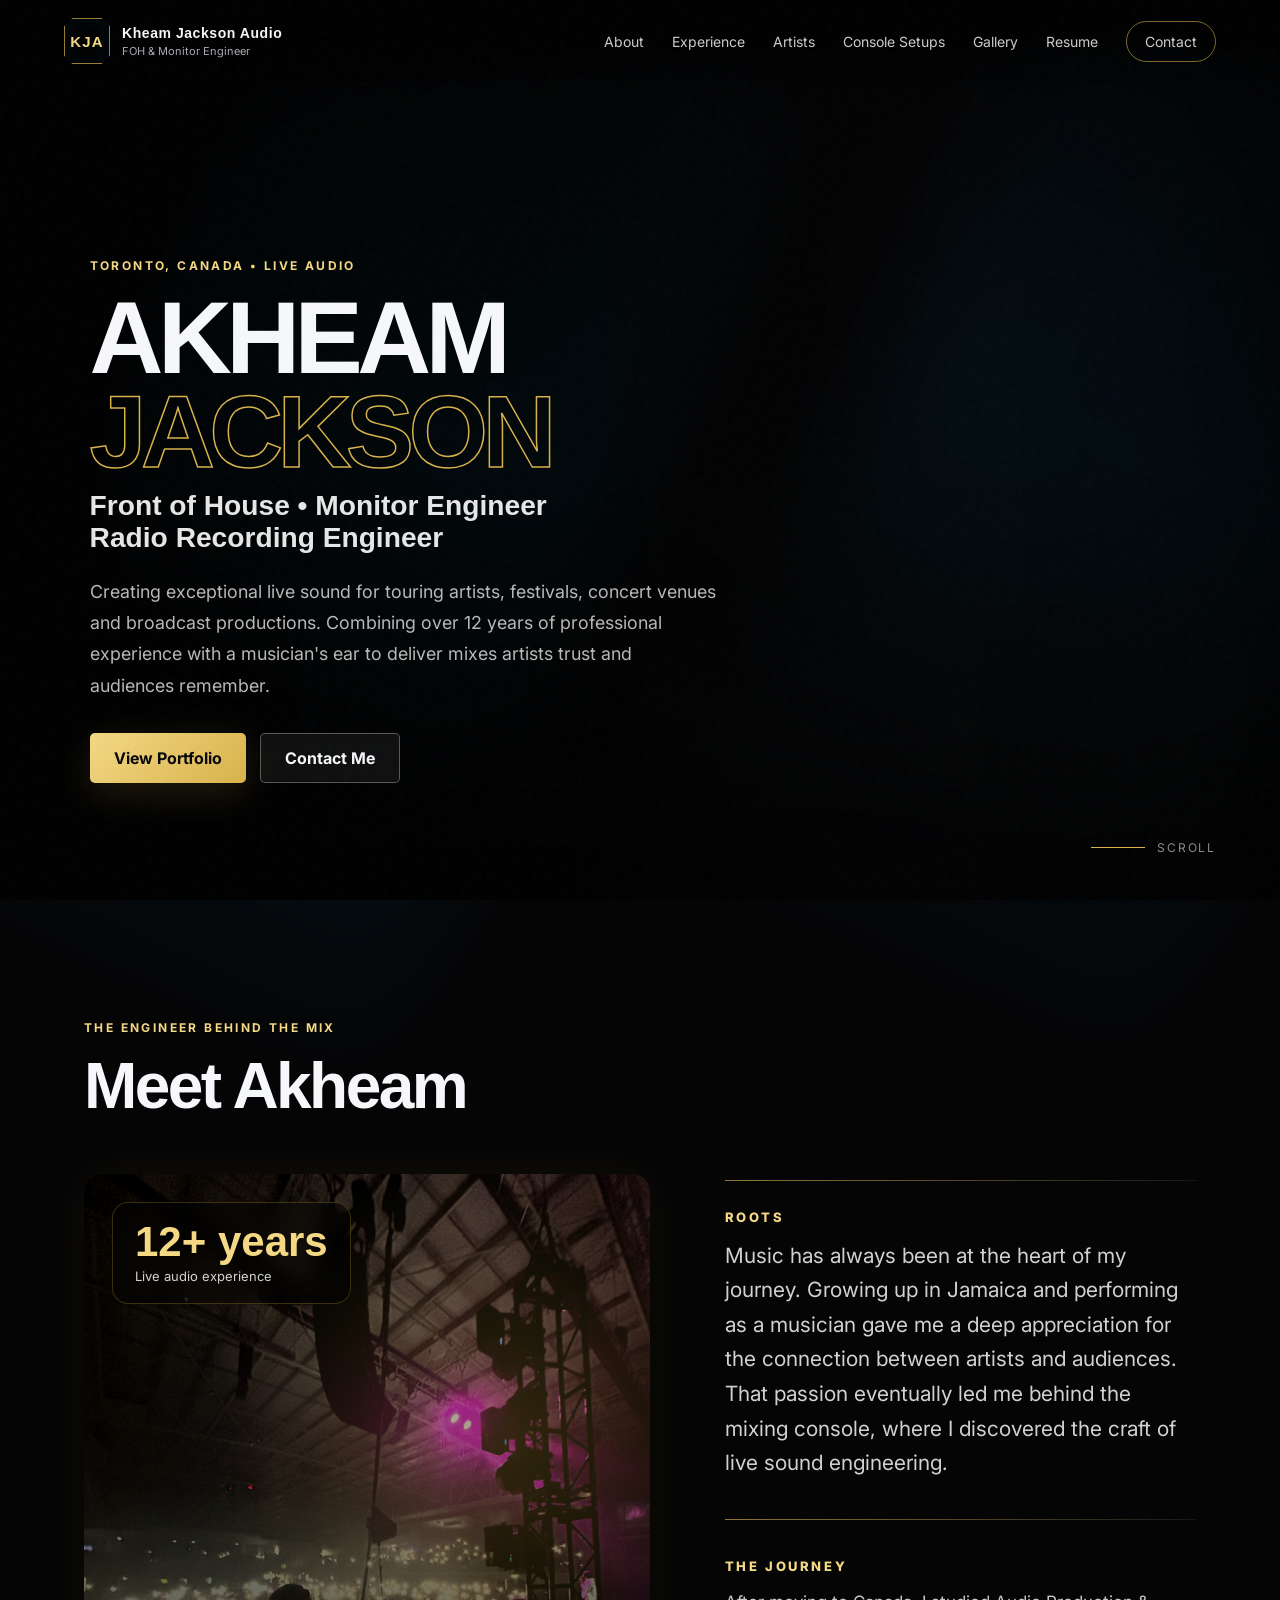
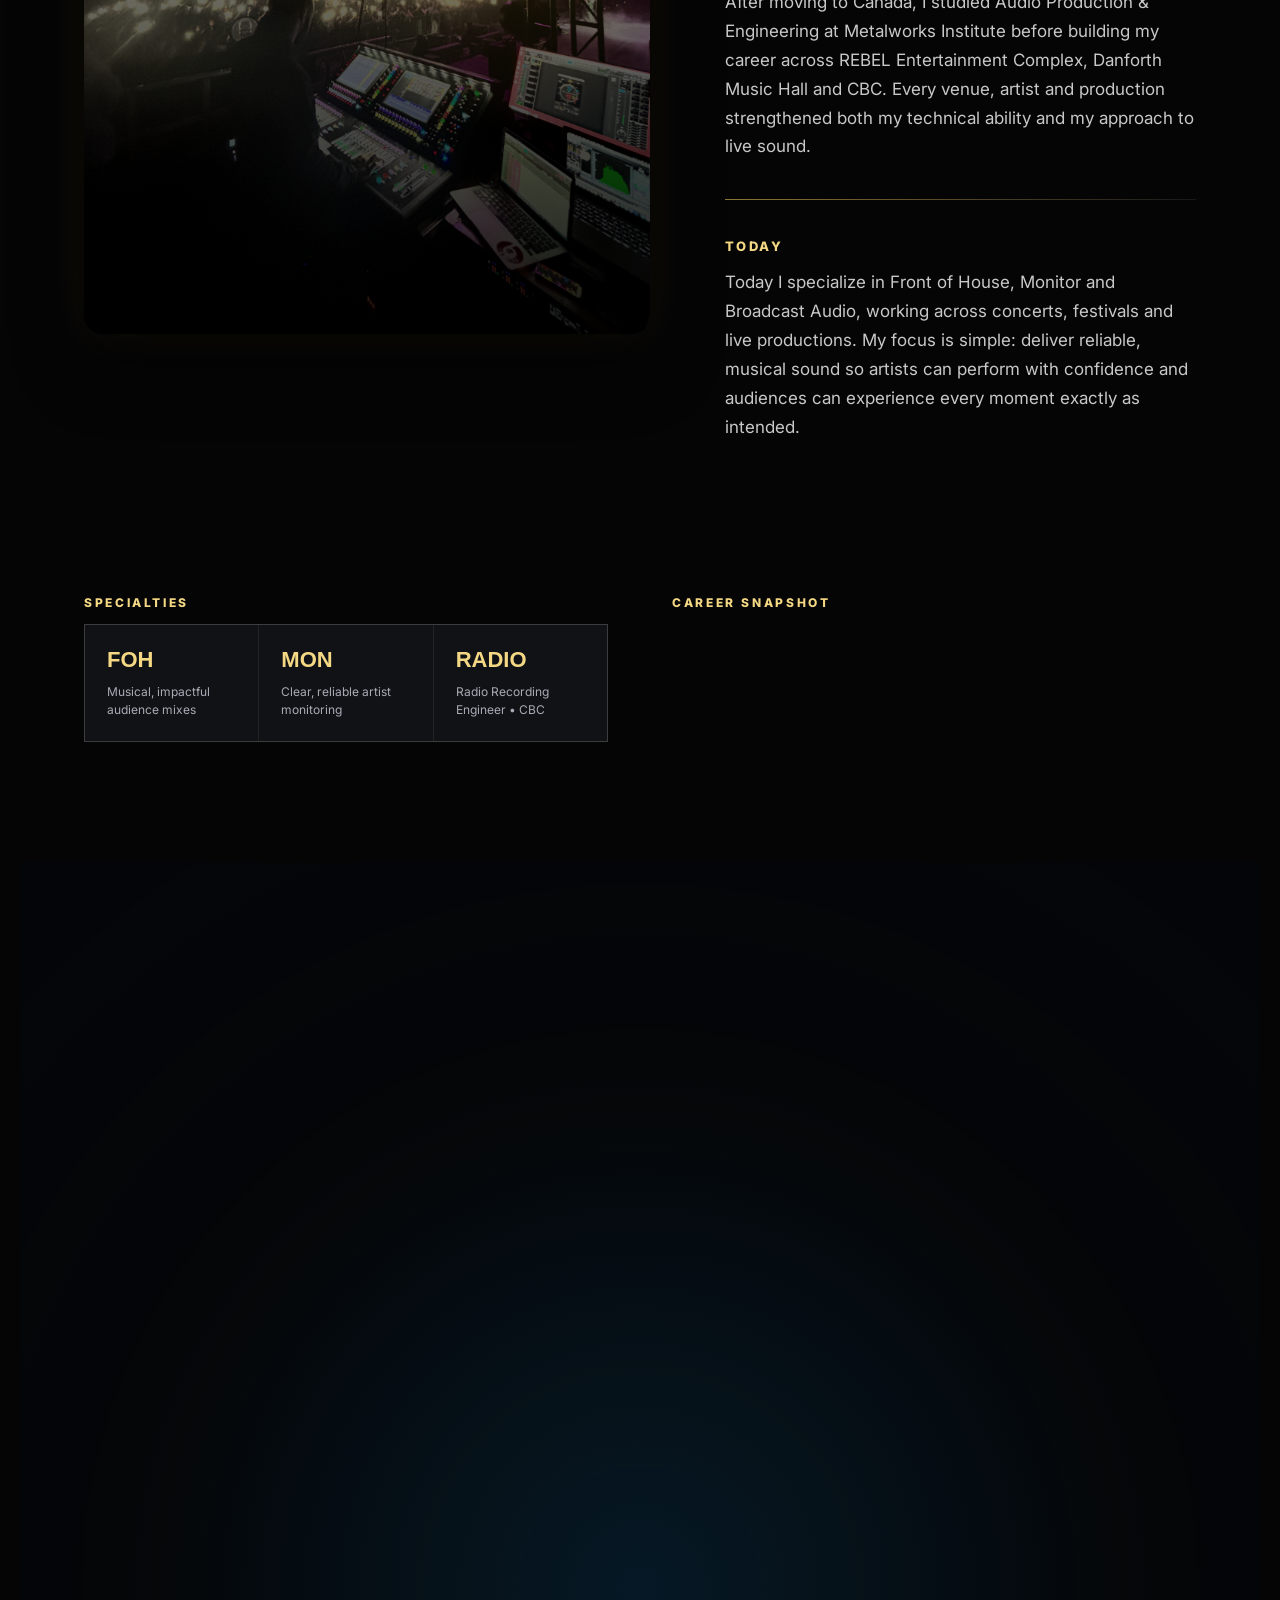
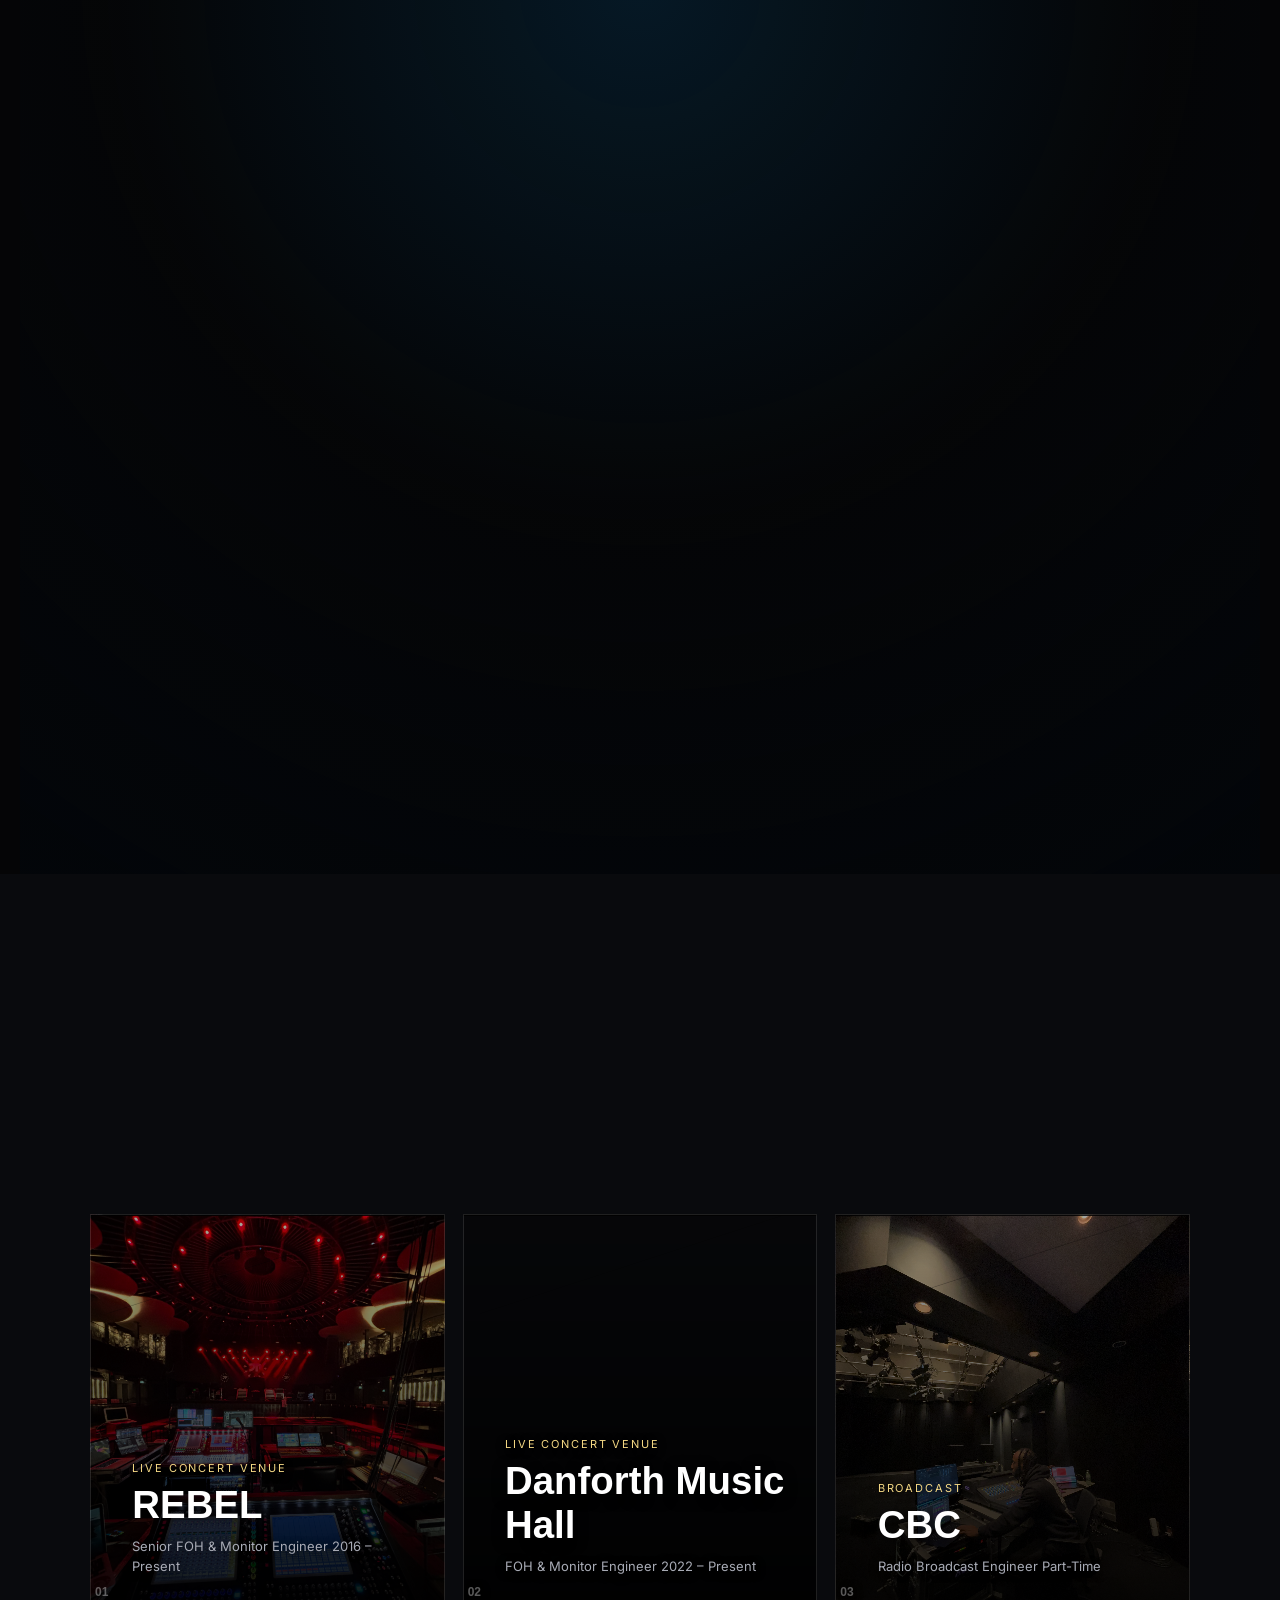
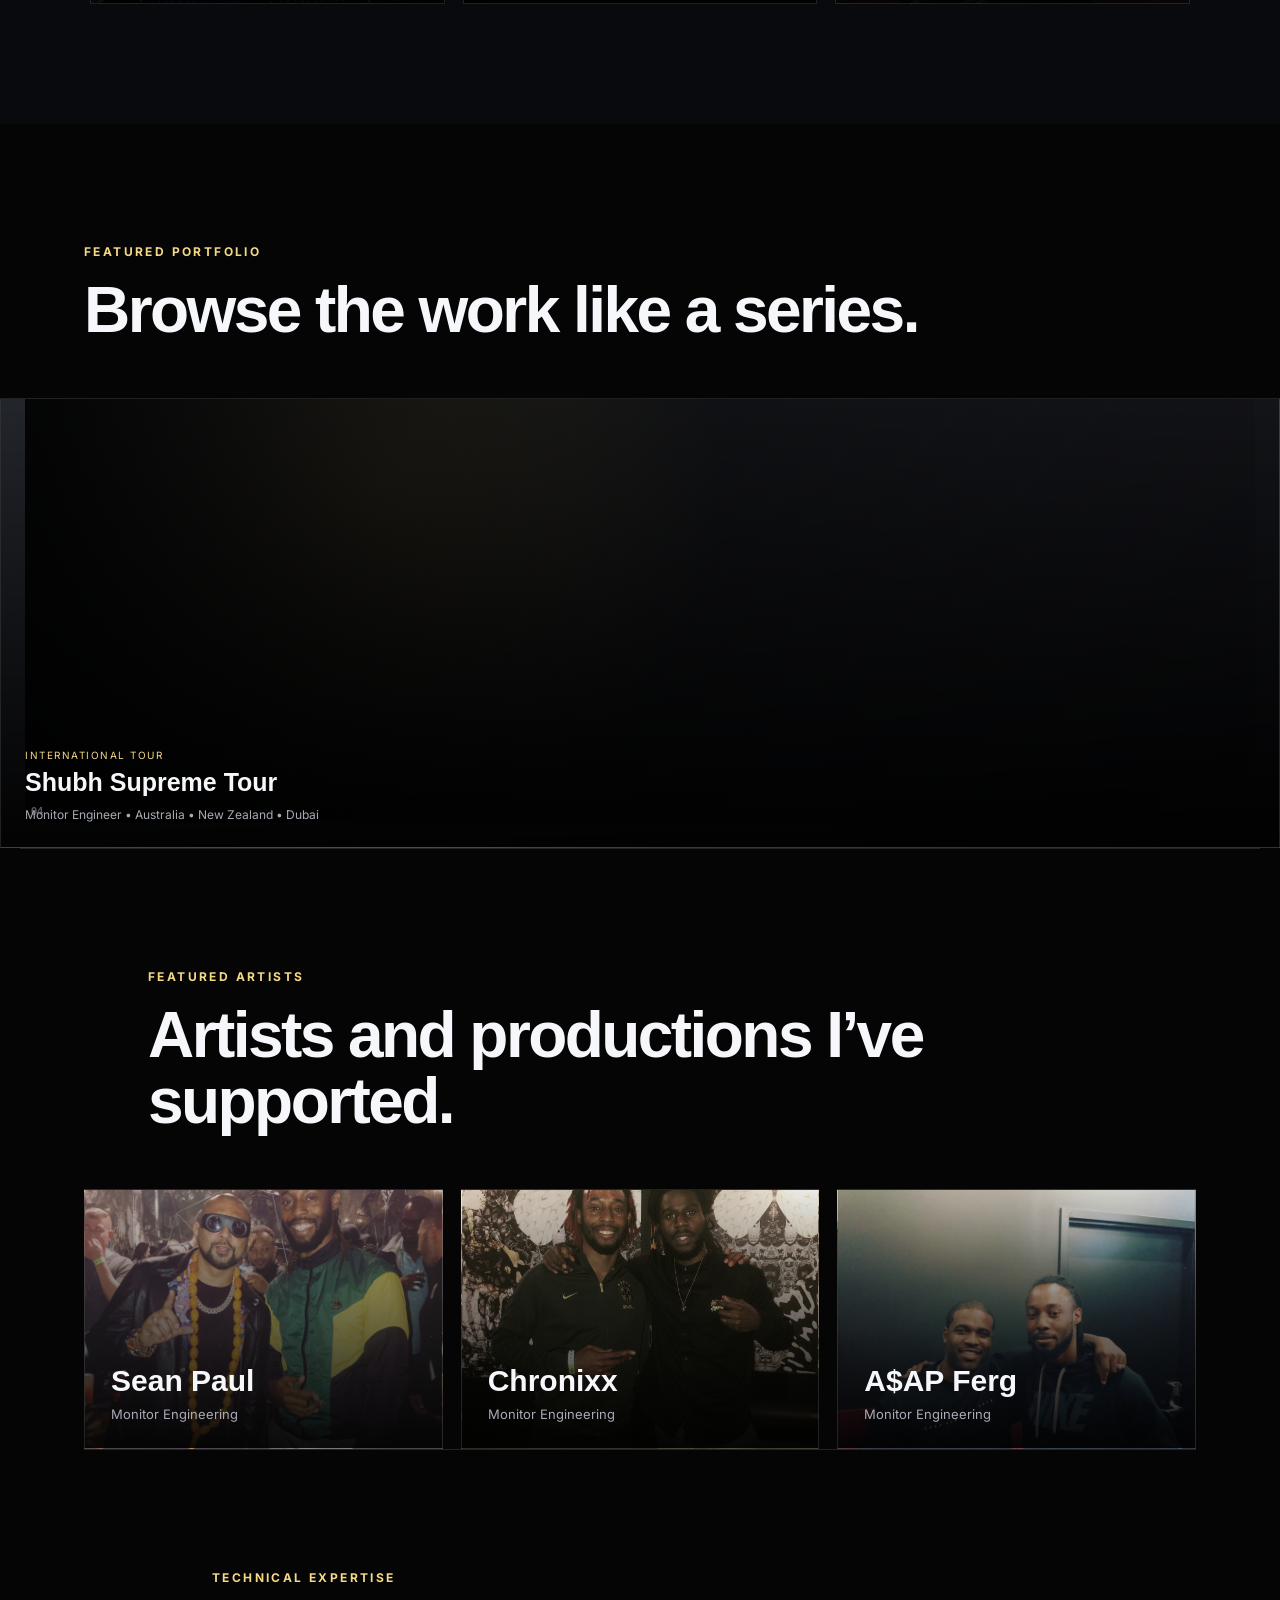
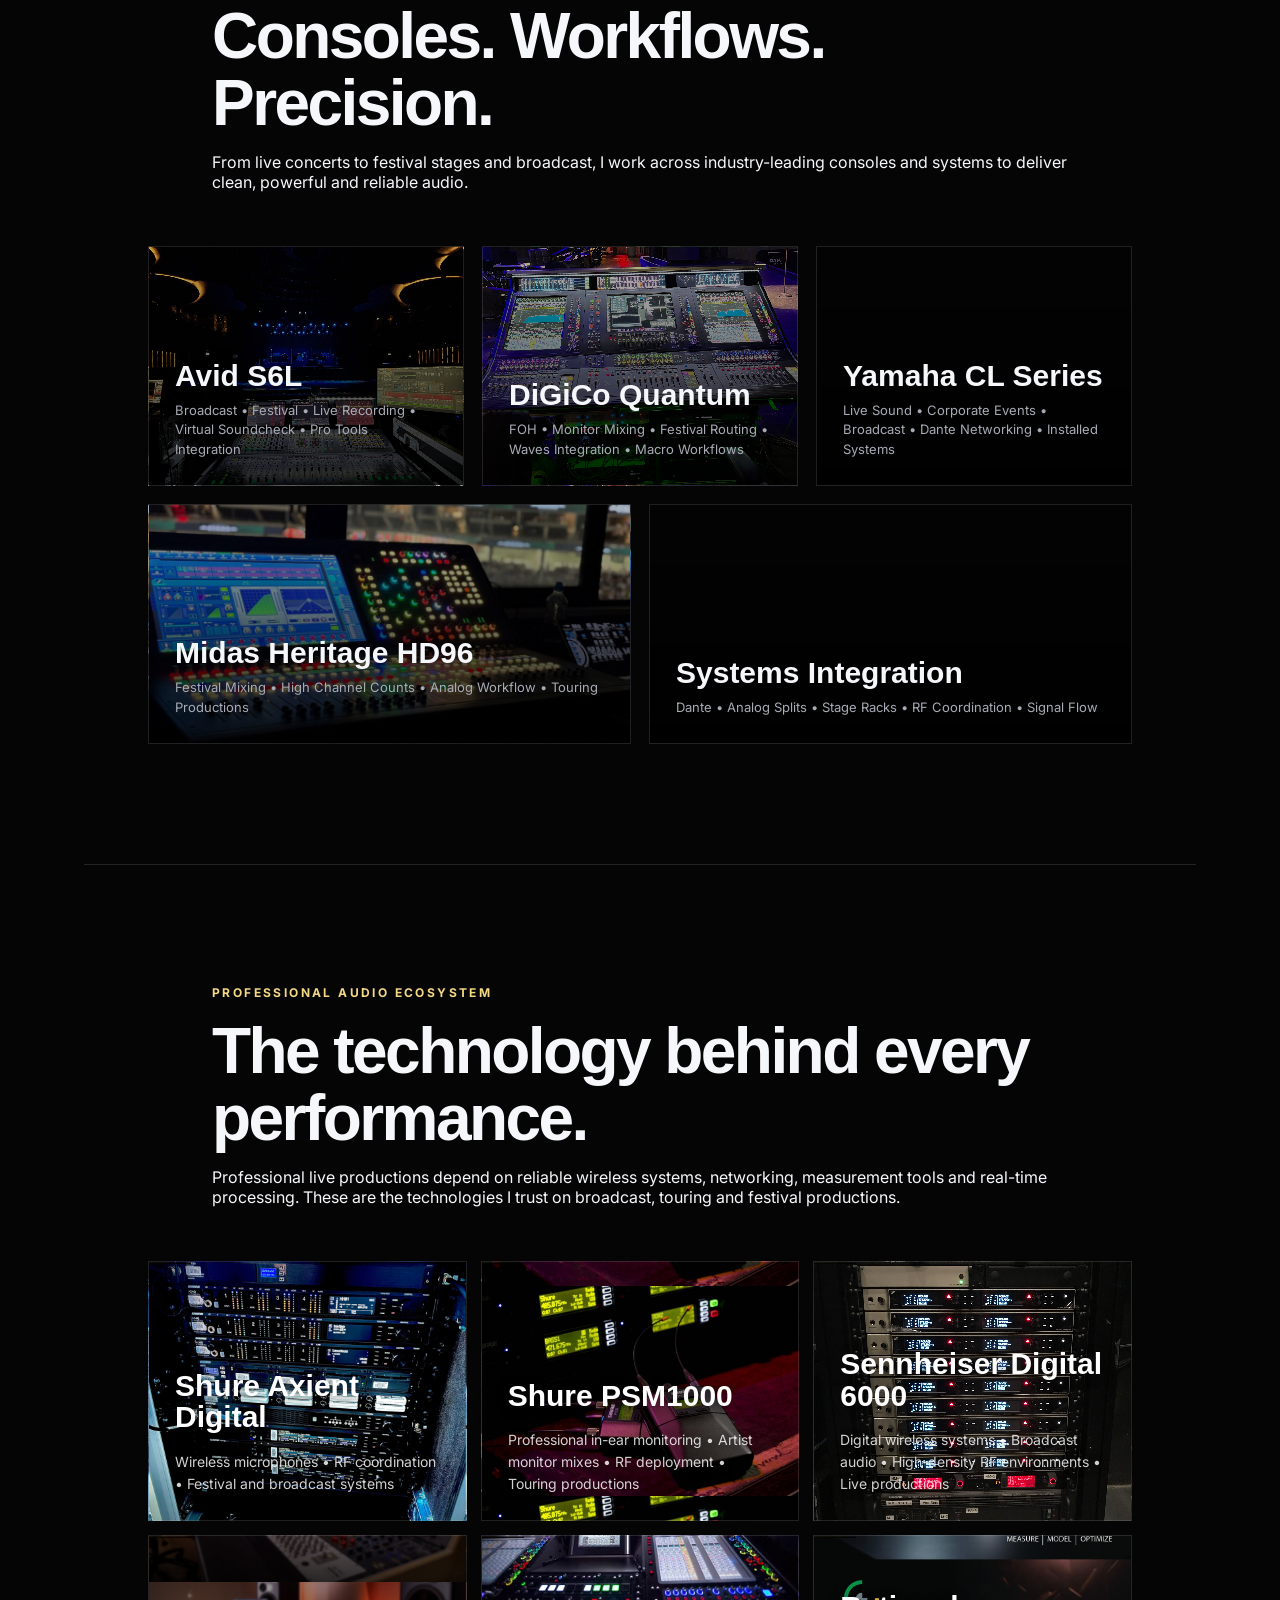
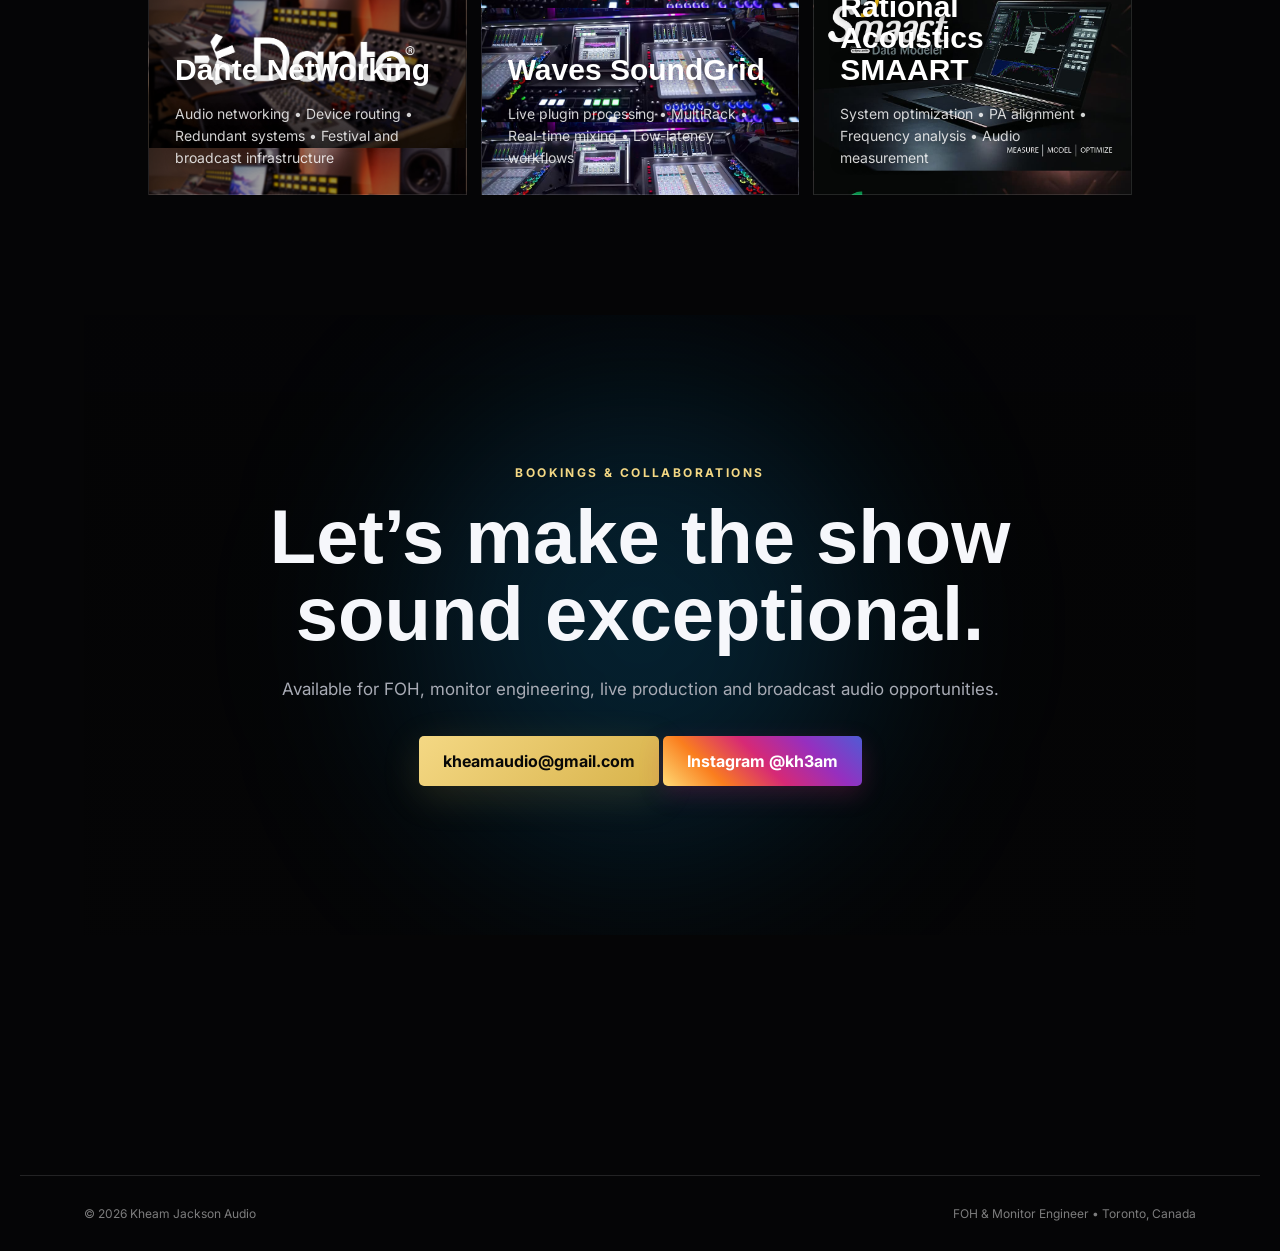
==== commit aa90f2af: "Improve homepage SEO for Google indexing" ====
--- a/index.html
+++ b/index.html
@@ -1,14 +1,54 @@
 <!doctype html>
 <html lang="en">
 <head>
-  <meta charset="utf-8" />
-  <meta name="viewport" content="width=device-width, initial-scale=1" />
-  <meta name="description" content="Kheam Jackson Audio — FOH & Monitor Engineer based in Toronto, Canada." />
-  <title>Kheam Jackson Audio | FOH & Monitor Engineer</title>
-  <link rel="preconnect" href="https://fonts.googleapis.com">
-  <link rel="preconnect" href="https://fonts.gstatic.com" crossorigin>
-  <link href="https://fonts.googleapis.com/css2?family=Inter:wght@400;500;600;700&family=Montserrat:wght@600;700;800&display=swap" rel="stylesheet">
-  <link rel="stylesheet" href="styles.css" />
+      <meta charset="UTF-8" />
+    <meta name="viewport" content="width=device-width, initial-scale=1.0" />
+
+    <title>Akheam Jackson | FOH & Monitor Engineer | Toronto</title>
+
+    <meta
+      name="description"
+      content="Akheam Jackson is a Toronto-based Front of House, Monitor and Radio Recording Engineer with over 12 years of professional live audio experience across touring artists, concert venues, festivals and broadcast productions."
+    />
+
+    <link rel="canonical" href="https://akheamjackson.com/" />
+
+    <meta property="og:title" content="Akheam Jackson | FOH & Monitor Engineer" />
+    <meta
+      property="og:description"
+      content="Professional live audio engineer specializing in Front of House, monitors and radio recording for touring artists, concert venues, festivals and broadcast productions."
+    />
+    <meta property="og:url" content="https://akheamjackson.com/" />
+    <meta property="og:type" content="website" />
+
+    <link rel="preconnect" href="https://fonts.googleapis.com" />
+    <link rel="preconnect" href="https://fonts.gstatic.com" crossorigin />
+    <link href="https://fonts.googleapis.com/css2?family=Inter:wght@400;500;600;700;800&display=swap" rel="stylesheet" />
+    <link rel="stylesheet" href="styles.css" />
+        <script type="application/ld+json">
+    {
+      "@context": "https://schema.org",
+      "@type": "Person",
+      "name": "Akheam Jackson",
+      "url": "https://akheamjackson.com/",
+      "jobTitle": "FOH, Monitor and Radio Recording Engineer",
+      "description": "Toronto-based professional live audio engineer specializing in Front of House, monitor engineering and radio recording for touring artists, concert venues, festivals and broadcast productions.",
+      "address": {
+        "@type": "PostalAddress",
+        "addressLocality": "Toronto",
+        "addressRegion": "Ontario",
+        "addressCountry": "CA"
+      },
+      "knowsAbout": [
+        "Front of House Audio Engineering",
+        "Monitor Engineering",
+        "Live Sound",
+        "Radio Recording",
+        "Concert Audio",
+        "Broadcast Audio"
+      ]
+    }
+    </script>
 </head>
 <body>
   <div class="noise"></div>
@@ -78,7 +118,7 @@
     <section id="about" class="section about-section">
       <div class="section-heading reveal">
         <p class="eyebrow">The engineer behind the mix</p>
-        <h2>Meet Akheam.</h2>
+        <h2>Meet Akheam</h2>
       </div>
 
       <div class="about-grid">
